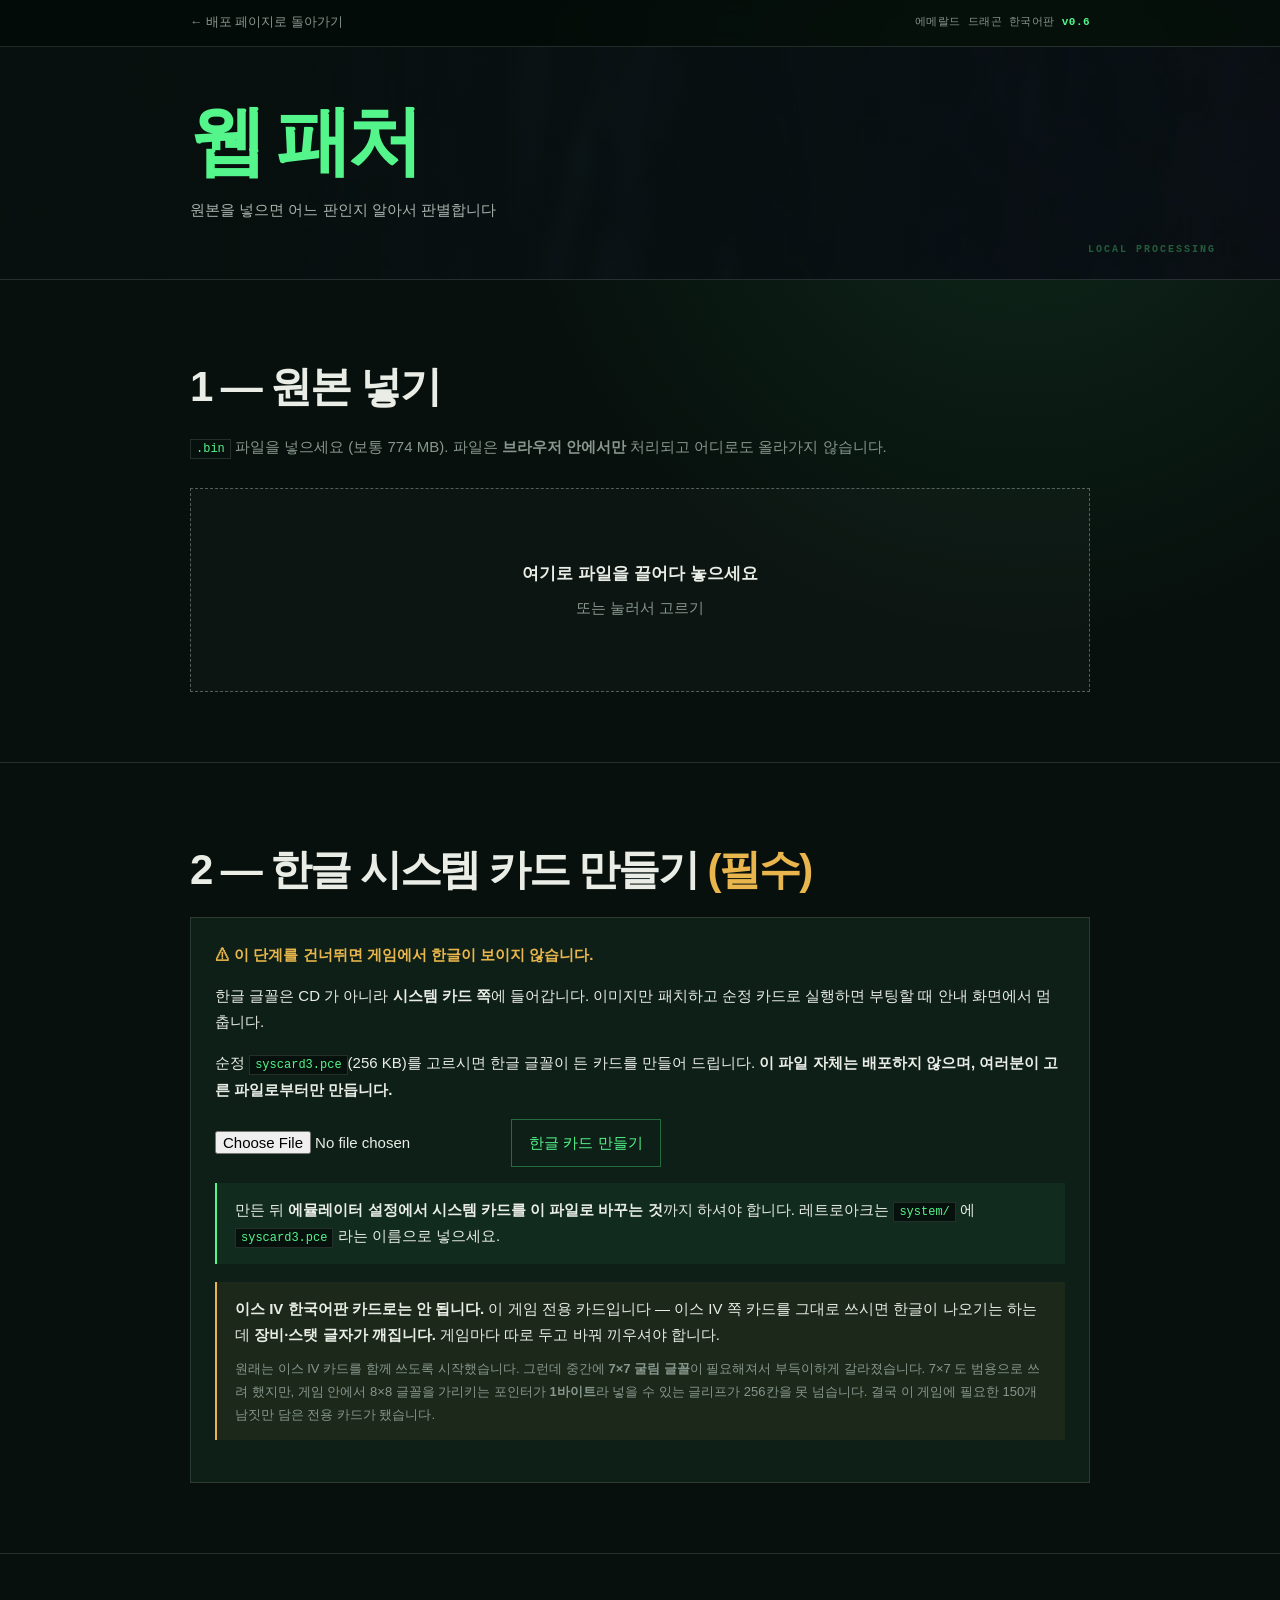
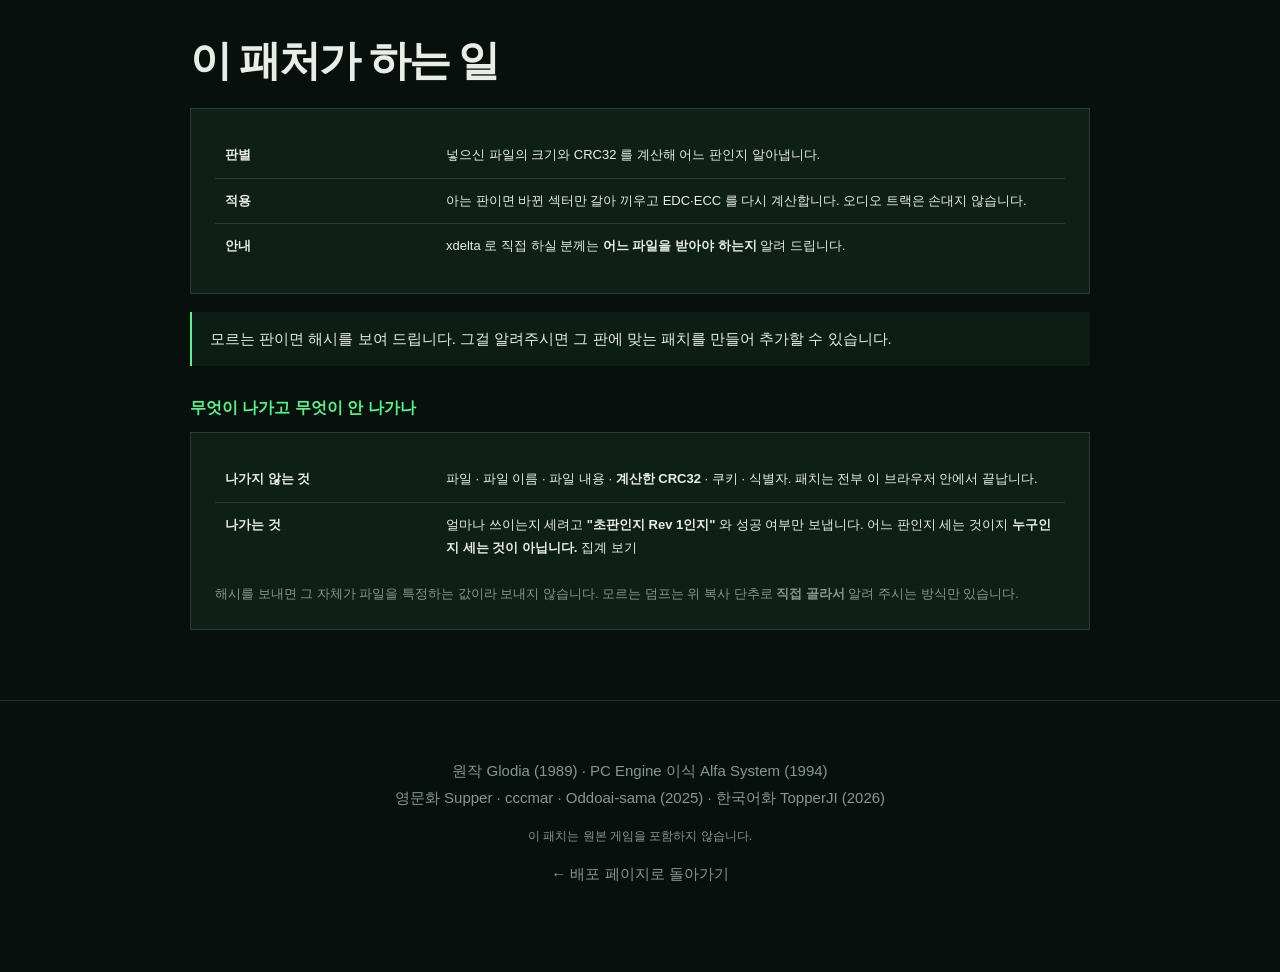
==== patcher.html @ b27f8fa1 "시스템 카드 안내를 바로잡음 — 이스 IV 카드와 호환되지 않는다 페이지에 "이 카드 하나로 두 게임이 다 됩니다 / 두 글꼴이 겹치는 자리가 없습니다" 라고 적혀 있었다. 사실이" ====
<!DOCTYPE html>
<html lang="ko">
<head>
<meta charset="utf-8">
<meta name="viewport" content="width=device-width, initial-scale=1">
<title>웹 패처 — 에메랄드 드래곤 한국어판</title>
<link rel="stylesheet" href="style.css">
</head>
<body class="patcher-page">

<!-- 단독 페이지다. 배포 페이지의 탭·네비를 들고 오지 않는다 —
     여기 온 사람은 파일을 패치하러 온 것이고, 그 일만 방해 없이 끝나야 한다. -->
<header class="topbar">
  <div class="wrap">
    <a href="index.html#patch">← 배포 페이지로 돌아가기</a>
    <span class="catalog">에메랄드 드래곤 한국어판 <b>v0.6</b></span>
  </div>
</header>

<header>
  <div class="wrap">
    <h1><span class="em">웹 패처</span></h1>
    <p class="sub">원본을 넣으면 어느 판인지 알아서 판별합니다</p>
  </div>
</header>

<section id="identify">
  <div class="wrap">
    <h2>1 — 원본 넣기</h2>
    <p class="lead">
      <code>.bin</code> 파일을 넣으세요 (보통 774 MB). 파일은 <b>브라우저 안에서만</b>
      처리되고 어디로도 올라가지 않습니다.
    </p>

    <div class="drop" id="drop">
      <div class="big">여기로 파일을 끌어다 놓으세요</div>
      <div>또는 눌러서 고르기</div>
      <input type="file" id="file" accept=".bin,.img,.iso" class="hide">
    </div>

    <div id="progress" class="hide" style="margin-top:18px">
      <div class="bar"><i id="bar"></i></div>
      <div class="step" id="step">읽는 중…</div>
    </div>

    <div id="result" class="hide" style="margin-top:18px"></div>
  </div>
</section>

<section id="syscard">
  <div class="wrap">
    <h2>2 — 한글 시스템 카드 만들기 <span style="color:var(--warn)">(필수)</span></h2>
    <div class="panel">
      <p style="color:var(--warn); font-weight:600; margin:0 0 10px">
        ⚠ 이 단계를 건너뛰면 게임에서 한글이 보이지 않습니다.</p>
      <p>한글 글꼴은 CD 가 아니라 <b>시스템 카드 쪽</b>에 들어갑니다.
        이미지만 패치하고 순정 카드로 실행하면 부팅할 때 안내 화면에서 멈춥니다.</p>
      <p style="margin-top:10px">순정 <code>syscard3.pce</code>(256 KB)를 고르시면
        한글 글꼴이 든 카드를 만들어 드립니다.
        <b>이 파일 자체는 배포하지 않으며, 여러분이 고른 파일로부터만 만듭니다.</b></p>

      <div style="margin-top:16px">
        <input type="file" id="syscard-input" accept=".pce">
        <button class="btn" id="btn-syscard" disabled style="margin-left:8px">한글 카드 만들기</button>
      </div>
      <div id="syscard-log" class="step" style="margin-top:12px; white-space:pre-wrap" hidden></div>
      <div id="syscard-result" class="hide" style="margin-top:14px"></div>

      <div class="note" style="margin-top:16px">
        만든 뒤 <b>에뮬레이터 설정에서 시스템 카드를 이 파일로 바꾸는 것</b>까지 하셔야 합니다.
        레트로아크는 <code>system/</code> 에 <code>syscard3.pce</code> 라는 이름으로 넣으세요.
      </div>
      <div class="note warn" style="margin-top:12px">
        <b>이스 IV 한국어판 카드로는 안 됩니다.</b> 이 게임 전용 카드입니다 —
        이스 IV 쪽 카드를 그대로 쓰시면 한글이 나오기는 하는데 <b>장비·스탯 글자가 깨집니다.</b>
        게임마다 따로 두고 바꿔 끼우셔야 합니다.
        <p style="margin:10px 0 0; font-size:13px; color:var(--dim)">
          원래는 이스 IV 카드를 함께 쓰도록 시작했습니다. 그런데 중간에 <b>7×7 굴림 글꼴</b>이
          필요해져서 부득이하게 갈라졌습니다. 7×7 도 범용으로 쓰려 했지만, 게임 안에서 8×8 글꼴을
          가리키는 포인터가 <b>1바이트</b>라 넣을 수 있는 글리프가 256칸을 못 넘습니다.
          결국 이 게임에 필요한 150개 남짓만 담은 전용 카드가 됐습니다.
        </p>
      </div>
    </div>
  </div>
</section>

<section>
  <div class="wrap">
    <h2>이 패처가 하는 일</h2>
    <div class="panel">
      <table>
        <tr><td style="width:26%"><b>판별</b></td>
            <td>넣으신 파일의 크기와 CRC32 를 계산해 어느 판인지 알아냅니다.</td></tr>
        <tr><td><b>적용</b></td>
            <td>아는 판이면 바뀐 섹터만 갈아 끼우고 EDC·ECC 를 다시 계산합니다.
                오디오 트랙은 손대지 않습니다.</td></tr>
        <tr><td><b>안내</b></td>
            <td>xdelta 로 직접 하실 분께는 <b>어느 파일을 받아야 하는지</b> 알려 드립니다.</td></tr>
      </table>
    </div>
    <div class="note">
      모르는 판이면 해시를 보여 드립니다. 그걸 알려주시면
      그 판에 맞는 패치를 만들어 추가할 수 있습니다.
    </div>

    <h3>무엇이 나가고 무엇이 안 나가나</h3>
    <div class="panel">
      <table>
        <tr><td style="width:26%"><b>나가지 않는 것</b></td>
            <td>파일 · 파일 이름 · 파일 내용 · <b>계산한 CRC32</b> · 쿠키 · 식별자.
                패치는 전부 이 브라우저 안에서 끝납니다.</td></tr>
        <tr><td><b>나가는 것</b></td>
            <td>얼마나 쓰이는지 세려고 <b>"초판인지 Rev 1인지"</b> 와 성공 여부만 보냅니다.
                어느 판인지 세는 것이지 <b>누구인지 세는 것이 아닙니다.</b>
                <a href="index.html#stats">집계 보기</a></td></tr>
      </table>
      <p style="margin:12px 0 0; font-size:13px; color:var(--dim)">
        해시를 보내면 그 자체가 파일을 특정하는 값이라 보내지 않습니다.
        모르는 덤프는 위 복사 단추로 <b>직접 골라서</b> 알려 주시는 방식만 있습니다.
      </p>
    </div>
  </div>
</section>

<footer>
  <div class="wrap">
    <p>원작 Glodia (1989) · PC Engine 이식 Alfa System (1994)<br>영문화 Supper · cccmar · Oddoai-sama (2025) · 한국어화 TopperJI (2026)</p>
    <p style="margin-top:14px; font-size:12px">
      이 패치는 원본 게임을 포함하지 않습니다.
    </p>
    <p style="margin-top:14px"><a href="index.html#patch">← 배포 페이지로 돌아가기</a></p>
  </div>
</footer>

<script>
'use strict';

// ───────────────────────────────────────────────────────────
//  CD-ROM Mode 1 섹터 구조 (ECMA-130)
//    sync(12) + header(4) + user(2048) + EDC(4) + 여백(8) + ECC(276)
// ───────────────────────────────────────────────────────────
const RAW = 2352, USER = 2048, EDC_OFS = 2064, ECC_OFS = 2076;

// ── CRC32 (판별용) ─────────────────────────────────────────
const CRC_TAB = (() => {
  const t = new Uint32Array(256);
  for (let i = 0; i < 256; i++) {
    let c = i;
    for (let j = 0; j < 8; j++) c = (c & 1) ? (0xEDB88320 ^ (c >>> 1)) : (c >>> 1);
    t[i] = c >>> 0;
  }
  return t;
})();
function crc32(buf, crc) {
  crc = ((crc === undefined ? 0 : crc) ^ 0xFFFFFFFF) >>> 0;
  for (let i = 0; i < buf.length; i++)
    crc = (CRC_TAB[(crc ^ buf[i]) & 0xFF] ^ (crc >>> 8)) >>> 0;
  return (crc ^ 0xFFFFFFFF) >>> 0;
}

// ── EDC — 다항식 0x8001801B, 하위비트 우선 ──────────────────
const EDC_TAB = (() => {
  const t = new Uint32Array(256);
  for (let i = 0; i < 256; i++) {
    let e = i;
    for (let j = 0; j < 8; j++) e = ((e >>> 1) ^ ((e & 1) ? 0xD8018001 : 0)) >>> 0;
    t[i] = e;
  }
  return t;
})();
function edc(buf, len) {
  let v = 0;
  for (let i = 0; i < len; i++) v = (EDC_TAB[(v ^ buf[i]) & 0xFF] ^ (v >>> 8)) >>> 0;
  return v >>> 0;
}

// ── ECC — GF(2^8), 생성다항식 x^8+x^4+x^3+x^2+1 ────────────
//   f = x2, b 는 그 역방향. `b[i ^ f[i]] = i`
const ECC_F = new Uint8Array(256), ECC_B = new Uint8Array(256);
for (let i = 0; i < 256; i++) {
  const j = ((i << 1) ^ ((i & 0x80) ? 0x11D : 0)) & 0xFF;
  ECC_F[i] = j;
  ECC_B[i ^ j] = i;
}
function eccBlock(src, majorCount, minorCount, majorMult, minorInc, dest, base) {
  const size = majorCount * minorCount;
  for (let major = 0; major < majorCount; major++) {
    let idx = (major >> 1) * majorMult + (major & 1);
    let a = 0, b = 0;
    for (let minor = 0; minor < minorCount; minor++) {
      const t = src[idx];
      idx += minorInc;
      if (idx >= size) idx -= size;
      a ^= t; b ^= t;
      a = ECC_F[a];
    }
    a = ECC_B[ECC_F[a] ^ b];
    dest[base + major] = a;
    dest[base + major + majorCount] = a ^ b;
  }
}
// ⚠ Mode 1 은 header(4B)를 **포함해** 계산한다. 0 으로 보는 것은 Mode 2 Form 1 규칙.
// ⚠ Q 는 P 를 포함해 계산하므로 P 를 먼저 섹터에 써넣어야 한다.
function fixSector(sec) {
  const e = edc(sec, EDC_OFS);
  sec[EDC_OFS]     =  e         & 0xFF;
  sec[EDC_OFS + 1] = (e >>>  8) & 0xFF;
  sec[EDC_OFS + 2] = (e >>> 16) & 0xFF;
  sec[EDC_OFS + 3] = (e >>> 24) & 0xFF;
  for (let i = 2068; i < 2076; i++) sec[i] = 0;
  const out = new Uint8Array(276);
  eccBlock(sec.subarray(12), 86, 24, 2, 86, out, 0);
  sec.set(out.subarray(0, 172), ECC_OFS);
  eccBlock(sec.subarray(12), 52, 43, 86, 88, out, 172);
  sec.set(out, ECC_OFS);
}

// ───────────────────────────────────────────────────────────
const $ = s => document.querySelector(s);
const fmt = n => n.toLocaleString('ko-KR');
const mb  = n => (n / 1048576).toFixed(1) + ' MB';

let MANIFEST = null;
let picked = null;

fetch('patch/manifest.json')
  .then(r => r.json())
  .then(m => { MANIFEST = m; })
  .catch(() => {
    show(`<div class="note bad"><b>매니페스트를 못 읽었습니다.</b>
      <code>patch/manifest.json</code> 이 같은 폴더에 있어야 합니다.</div>`);
  });

/* ── 익명 집계 ──────────────────────────────────────────────
   links.json 의 stats_api 가 비어 있으면 **아무 요청도 나가지 않는다.**

   ⚠ 보내는 것은 판별 결과(rev0/rev1/unknown)와 성공 여부뿐이다.
     CRC32 는 보내지 않는다 — 그건 파일 해시고, 이 페이지가 "파일이 서버로
     가지 않는다" 고 말할 수 있는 근거를 스스로 깎는 짓이다. 모르는 덤프를
     알려 주시는 경로는 아래 unknown() 의 복사 단추다(사람이 직접 고른다). */
let BEACON = null;
fetch('links.json', {cache: 'no-cache'})
  .then(r => r.ok ? r.json() : null)
  .then(cfg => {
    if (!cfg || !cfg.stats_api) return;
    const API = cfg.stats_api, VER = cfg.version || 'v0.6';
    BEACON = (params) => {
      try {
        navigator.sendBeacon(API, new Blob(
          [new URLSearchParams(Object.assign({ver: VER}, params)).toString()],
          {type: 'application/x-www-form-urlencoded'}));
      } catch (e) { /* 집계 실패가 패치를 방해해서는 안 된다 */ }
    };
  })
  .catch(() => { /* 없으면 집계 없이 그냥 돈다 */ });

function show(html) { const r = $('#result'); r.innerHTML = html; r.classList.remove('hide'); }
function prog(pct, msg) {
  $('#progress').classList.remove('hide');
  $('#bar').style.width = pct + '%';
  $('#step').textContent = msg;
}

// ── 파일 고르기 ────────────────────────────────────────────
const drop = $('#drop'), fileInput = $('#file');
drop.onclick = () => fileInput.click();
drop.ondragover = e => { e.preventDefault(); drop.classList.add('over'); };
drop.ondragleave = () => drop.classList.remove('over');
drop.ondrop = e => {
  e.preventDefault(); drop.classList.remove('over');
  if (e.dataTransfer.files[0]) handle(e.dataTransfer.files[0]);
};
fileInput.onchange = e => { if (e.target.files[0]) handle(e.target.files[0]); };

// ── 1단계: 판별 ────────────────────────────────────────────
async function handle(file) {
  picked = file;
  $('#result').classList.add('hide');
  if (!MANIFEST) { show('<div class="note bad">매니페스트를 아직 못 읽었습니다.</div>'); return; }

  const g = MANIFEST.geometry;
  // 데이터 트랙 raw 구간. 전체 파일 해시는 오디오가 조금만 달라도 바뀌어서
  // 판별에 못 쓴다 — 립 방식만 다른 덤프를 가려내려고 이 구간을 따로 센다.
  const T0 = g.data_track_lba * RAW;
  const T1 = (g.data_track_lba + g.data_track_sectors) * RAW;

  const CH = 1 << 22;
  let crc = 0, tcrc = 0, done = 0;
  for (let off = 0; off < file.size; off += CH) {
    const end = Math.min(off + CH, file.size);
    const buf = new Uint8Array(await file.slice(off, end).arrayBuffer());
    crc = crc32(buf, crc);
    // 이 청크가 데이터 트랙과 겹치는 부분만 따로 누적한다 (추가 읽기 없음)
    const a = Math.max(off, T0), b = Math.min(end, T1);
    if (a < b) tcrc = crc32(buf.subarray(a - off, b - off), tcrc);
    done += buf.length;
    prog(done / file.size * 100, `살펴보는 중… ${mb(done)} / ${mb(file.size)}`);
  }
  const hex = crc.toString(16).padStart(8, '0');
  const thex = file.size >= T1 ? tcrc.toString(16).padStart(8, '0') : null;
  prog(100, '판별 완료');

  // 1) 전체가 일치 — 제작 때 확인한 판이다
  const hit = MANIFEST.sources.find(s =>
    s.input.crc32 === hex && s.input.size === file.size);
  if (hit) {
    if (BEACON) BEACON({type: 'detect', mode: hit.id});
    known(file, hit);
    return;
  }

  // 2) 데이터 트랙만 들어 있는 파일 (.iso, 또는 트랙별로 나뉜 덤프의 Track 02).
  //    이 게임은 31 트랙 중 30 개가 오디오라 이런 파일에는 음악이 통째로 없다.
  //    크기가 정확히 떨어지므로 다른 파일과 헷갈릴 일이 없고, 그때는 파일 전체
  //    CRC32 가 곧 트랙 해시라 추가로 읽을 것도 없다.
  const RAW_ONLY = g.data_track_sectors * RAW;          // 트랙만 raw(2352)
  const COOKED_ONLY = g.data_track_sectors * USER;      // 트랙만 cooked(2048) = 흔한 .iso
  if (file.size === RAW_ONLY || file.size === COOKED_ONLY) {
    const isCooked = file.size === COOKED_ONLY;
    const who = MANIFEST.sources.find(s =>
      hex === (isCooked ? s.input.track_cooked_crc32 : s.input.track_crc32));
    if (BEACON) BEACON({type: 'detect', mode: 'dataonly'});
    dataOnly(file, who, isCooked, hex);
    return;
  }

  // 3) 전체는 다른데 데이터 트랙이 같다 — 립이 다를 뿐 게임 데이터는 같은 판.
  //    패치는 듣지만 이 판으로 실제 확인한 적은 없으므로 그렇다고 밝히고 물어본다.
  const near = thex && MANIFEST.sources.find(s => s.input.track_crc32 === thex);
  if (near) {
    if (BEACON) BEACON({type: 'detect', mode: 'near'});
    nearMatch(file, near, hex, thex);
    return;
  }

  // 4) 아무것도 안 맞는다
  if (BEACON) BEACON({type: 'detect', mode: 'unknown'});
  unknown(file, hex, thex);
}

/* 데이터 트랙만 담긴 파일.
   패치는 기술적으로 넣을 수 있지만 넣어 드리지 않는다 — 음악이 통째로 없는
   결과물을 만들어 주는 셈이고, 빠진 오디오를 우리가 채우면 그건 원본 재배포다.
   대신 **무엇이 빠졌고 어떻게 만들면 되는지**를 정확히 알려 준다.
   지금까지 이런 파일은 전부 "모르는 판" 으로 떨어져서, 받은 사람은 자기 파일이
   왜 안 되는지 알 길이 없었다. */
function dataOnly(file, who, isCooked, hex) {
  const g = MANIFEST.geometry;
  const full = MANIFEST.sources[0] ? MANIFEST.sources[0].input.size : 0;
  const audio = full - g.data_track_sectors * RAW;
  show(`
    <div class="panel">
      <h3 style="margin-top:0; color:var(--warn)">음악이 빠진 파일입니다</h3>
      <p>넣으신 파일에는 <b>게임 데이터 트랙만</b> 들어 있습니다
        ${isCooked ? '(<code>.iso</code> 처럼 섹터당 2048 바이트만 뽑은 형식)'
                   : '(트랙별로 나뉜 덤프의 데이터 트랙 하나)'}.
        ${who ? `내용은 <b>${who.label}</b> 이 맞습니다.` : ''}</p>

      <p>이 디스크는 <b>트랙 31 개 중 30 개가 오디오</b>입니다. 배경음악이 전부
        CD 오디오로 들어 있어서, 데이터만으로는 게임에 소리가 하나도 나오지 않습니다.
        게다가 <b>트랙 1 이 오디오</b>라 데이터가 디스크 선두가 아닙니다 —
        떼어 내면 트랙 위치까지 어긋납니다.</p>

      <dl class="kv">
        <dt>넣으신 파일</dt><dd>${fmt(file.size)} B</dd>
        <dt>원본 디스크</dt><dd>${fmt(full)} B <span style="color:var(--dim)">— 이 중 오디오가 ${fmt(audio)} B (85%)</span></dd>
        <dt>CRC32</dt><dd class="mono">${hex}${who ? ` <span style="color:var(--em)">= ${who.label} 데이터 트랙</span>` : ''}</dd>
      </dl>

      <div class="note warn" style="margin-top:16px">
        <b>오디오까지 든 이미지가 필요합니다.</b>
        트랙이 전부 하나로 합쳐진 <code>.bin</code> 또는 <code>.img</code> 를 넣어 주세요
        (<code>.cue</code> 나 <code>.ccd</code> 가 옆에 딸린 그것입니다).
        여기에 넣는 건 <b>본체 파일 하나</b>면 됩니다.
      </div>

      <h3>어떻게 만드나</h3>
      <p style="margin:0 0 10px"><b>트랙별 파일을 이미 가지고 계시다면</b> — 다시 뜰 필요 없습니다.
        <code>Track 01.bin</code>, <code>Track 02.bin</code> … 처럼 나뉘어 있고
        <code>.cue</code> 가 함께 있다면, <b>binmerge</b> 같은 도구로 하나로 합치면 됩니다.
        합친 <code>.bin</code> 을 여기 넣으시면 됩니다.</p>

      <p style="margin:0 0 10px"><b>디스크에서 새로 뜨신다면</b> — 오디오 트랙까지 함께 읽는
        설정으로 떠야 합니다.</p>
      <table>
        <tr><th>환경</th><th>도구</th><th>나오는 것</th></tr>
        <tr><td>Windows</td><td>DiscImageCreator <span style="color:var(--dim)">(Redump 공식)</span></td><td class="mono">.bin + .cue</td></tr>
        <tr><td>Windows</td><td>ImgBurn <span style="color:var(--dim)">(무료)</span></td><td class="mono">.bin + .cue</td></tr>
        <tr><td>Windows</td><td>CloneCD</td><td class="mono">.img + .ccd</td></tr>
        <tr><td>macOS · Linux</td><td>cdrdao <span style="color:var(--dim)">(<code>read-cd --read-raw</code>)</span></td><td class="mono">.bin + .toc</td></tr>
      </table>
      <p style="font-size:13px; color:var(--dim); margin:10px 0 0">
        어느 쪽이든 파일 크기가 <b>${fmt(full)} B</b> 근처(700 MB 대)로 나옵니다.
        100 MB 대가 나왔다면 오디오가 빠진 것입니다.
      </p>

      <p style="margin:18px 0 0">
        <button class="btn primary" id="again">다른 파일 넣기</button>
      </p>
    </div>`);
  // 여기서는 reportNote() 를 쓰지 않는다 — 이건 모르는 판이 아니라 잘린 파일이라,
  // "다음 판올림에 추가하겠습니다" 가 지킬 수 없는 약속이 된다.
  $('#again').onclick = () => fileInput.click();
}

/* 데이터 트랙만 일치하는 경우.
   여기서 바로 패치하지 않고 한 번 묻는다 — 제작 때 확인하지 않은 판이라
   "된다" 고 말할 수 없다. 사용자가 알고 고르게 한다. */
function nearMatch(file, src, hex, thex) {
  show(`
    <div class="panel">
      <h3 style="margin-top:0; color:var(--warn)">아마 될 것 같습니다 — 다만 확인된 판은 아닙니다</h3>
      <p>넣으신 파일은 제작 때 확인한 판과 <b>크기나 전체 해시가 다릅니다.</b>
        그런데 <b>게임 데이터가 든 부분은 ${src.label} 과 똑같습니다.</b>
        립 방식이 달라 오디오 트랙 배치만 다른 경우로 보입니다.</p>
      <dl class="kv">
        <dt>파일</dt><dd>${file.name}</dd>
        <dt>크기</dt><dd>${fmt(file.size)} B <span style="color:var(--dim)">(확인된 판 ${fmt(src.input.size)} B)</span></dd>
        <dt>전체 CRC32</dt><dd class="mono">${hex} <span style="color:var(--dim)">≠ ${src.input.crc32}</span></dd>
        <dt>데이터 트랙</dt><dd class="mono" style="color:var(--em)">${thex} = 일치</dd>
      </dl>

      <div class="note warn" style="margin-top:16px">
        <b>이 판으로는 검증하지 않았습니다.</b>
        패치 자체는 적용되지만, 실제로 게임이 끝까지 정상 동작하는지는 확인된 바 없습니다.
      </div>

      <p style="margin:18px 0 0">
        <button class="btn primary" id="go">그래도 진행하기</button>
        <a class="btn" href="index.html#board" target="_blank" rel="noopener">먼저 알려주기</a>
      </p>

      <h3>이래도 안 될 수 있습니다</h3>
      <div class="panel" style="background:#0a1310">
        <table>
          <tr><td style="width:34%"><b>소리가 어긋난다</b></td>
              <td>오디오 트랙 수나 순서가 원본과 다르면 음악이 다른 곡으로 나오거나 끊길 수 있습니다.</td></tr>
          <tr><td><b>실행이 안 된다</b></td>
              <td>가지고 계신 <code>.cue</code> 의 트랙 배치가 이 이미지와 맞아야 합니다.
                  저희가 드리는 <code>.cue</code> 는 확인된 판 기준이라 맞지 않을 수 있습니다.</td></tr>
          <tr><td><b>중간에 멈춘다</b></td>
              <td>데이터 트랙은 같아도 트랙 시작 위치가 다르면 그럴 수 있습니다.</td></tr>
        </table>
        <p style="margin:12px 0 0; font-size:13px; color:var(--dim)">
          그럴 때는 <b>확인된 판</b>(초판 또는 Rev 1)을 구하시는 편이 확실합니다.
          위 정보를 알려 주시면 이 판도 목록에 추가하겠습니다.
        </p>
      </div>
    </div>`);
  $('#go').onclick = () => apply(file, src);
}

// ── 아는 판 ────────────────────────────────────────────────
function known(file, src) {
  show(`
    <div class="panel">
      <h3 style="margin-top:0">알아봤습니다 — ${src.label}</h3>
      <dl class="kv">
        <dt>파일</dt><dd>${file.name}</dd>
        <dt>크기</dt><dd>${fmt(file.size)} B</dd>
        <dt>CRC32</dt><dd class="mono">${src.input.crc32}</dd>
        <dt>바뀌는 섹터</dt><dd>${fmt(src.patch.sectors)} 개</dd>
      </dl>
      <p style="margin:18px 0 0">
        <button class="btn primary" id="go">패치 적용하기</button>
        <a class="btn" id="xd" href="index.html#patch">xdelta 로 직접 하기</a>
      </p>
      <p style="margin-top:12px; font-size:13px; color:var(--dim)">
        xdelta 를 쓰신다면 배포 페이지의 <b>${src.chain}</b> 항목,
        <code>${src.xdelta.file.split('/').pop()}</code> 입니다.
      </p>
    </div>`);
  $('#go').onclick = () => apply(file, src);

  /* xdelta 는 GitHub Releases 에 있다 — manifest 의 상대 경로로 두면 404 다.
     links.json 의 주소를 받아 '바로 받기' 로 바꾼다. 판별이 끝나 어느 파일인지
     이미 아는 상태이므로, 목록으로 보내 다시 고르게 하지 않는다.
     주소가 비어 있으면 배포 페이지의 xdelta 탭으로 보낸다 (지금 링크 그대로). */
  var xd = $('#xd');
  fetch('links.json', {cache: 'no-cache'})
    .then(r => r.ok ? r.json() : null)
    .then(cfg => {
      var e = cfg && cfg.downloads && cfg.downloads['xdelta-' + src.id];
      if (!e || !e.url) return;
      xd.href = e.url;
      xd.textContent = 'xdelta 받기 (' + (e.size || '') + ')';
      xd.setAttribute('rel', 'noopener noreferrer');
      xd.removeAttribute('target');
      if (BEACON) xd.addEventListener('click', function () {
        BEACON({type: 'download', mode: 'xdelta-' + src.id});
      });
    })
    .catch(() => { /* 못 받으면 배포 페이지 링크가 그대로 남는다 */ });
}


/* 모르는 판·실패를 알려 주실 때 쓰는 안내.
   ⚠ 게임 이미지(롬)는 받지 않는다. 774 MB 를 넘겨받는 순간
     "원본을 포함하지 않는다 / 파일이 서버로 가지 않는다" 가 거짓이 된다.
     새 판을 지원하는 데 필요한 것은 크기·CRC32 뿐이고, 그건 아래 정보에 다 있다. */
function reportNote(extra) {
  return `<div class="note" style="margin-top:16px">
      <b>알려 주시면 반영합니다.</b> 위 정보를 복사해
      <a href="index.html#board" target="_blank" rel="noopener">버그 신고</a> 에 남겨 주세요.
      확인해서 다음 판올림에 그 판을 추가하겠습니다.${extra || ''}
      <p style="margin:10px 0 0; font-size:13px; color:var(--dim)">
        <b>게임 이미지 파일은 보내지 마세요.</b> 받지 않습니다 —
        새 판을 지원하는 데 필요한 것은 위의 크기와 CRC32 뿐입니다.
      </p>
    </div>`;
}

// ── 모르는 판 ──────────────────────────────────────────────
function unknown(file, hex, thex) {
  const info = `파일명: ${file.name}\n크기: ${file.size}\nCRC32: ${hex}\n데이터트랙: ${thex || '(계산 못함 — 파일이 잘렸을 수 있음)'}`;
  show(`
    <div class="panel">
      <h3 style="margin-top:0; color:var(--warn)">모르는 판입니다</h3>
      <p>가지고 계신 이미지가 아직 목록에 없습니다. 아래 정보를 알려주시면
      그 판에 맞는 패치를 만들 수 있습니다.</p>
      <pre><code id="info">${info}</code></pre>
      <p><button class="btn" id="copy">정보 복사</button></p>
      <h3>아는 판 목록</h3>
      <table>
        <tr><th>판</th><th>CRC32</th><th class="num">크기</th></tr>
        ${MANIFEST.sources.map(s => `<tr>
          <td>${s.label}</td>
          <td class="mono">${s.input.crc32}</td>
          <td class="num">${fmt(s.input.size)}</td></tr>`).join('')}
      </table>
      <div class="note warn" style="margin-top:16px">
        <b>흔한 원인:</b> <code>.cue</code> 나 트랙별로 나뉜 파일을 넣으셨을 수 있습니다.
        트랙이 하나로 합쳐진 <code>.bin</code> 을 넣어 주세요.
      </div>
      ${reportNote()}
    </div>`);
  $('#copy').onclick = e => {
    navigator.clipboard.writeText(info);
    e.target.textContent = '복사했습니다';
  };
}

// ── 2단계: 적용 ────────────────────────────────────────────
async function apply(file, src) {
  try { await applyInner(file, src); }
  catch (e) {
    // 여기까지 왔다는 건 판별은 됐는데 적용 중에 깨진 것이다.
    // 진행 바만 멈춘 채 두면 사용자는 무엇이 잘못됐는지 알 수 없다.
    if (BEACON) BEACON({type: 'patch', mode: src.id, ok: '0'});
    show(`<div class="panel">
      <h3 style="margin-top:0; color:var(--bad)">패치를 마치지 못했습니다</h3>
      <p>적용 도중 멈췄습니다. 메모리가 모자라거나 파일을 읽는 중 끊겼을 때 이렇게 됩니다.</p>
      <pre><code id="info">판: ${src.label}
파일: ${file.name}
크기: ${file.size}
오류: ${(e && e.message) || e}</code></pre>
      <p><button class="btn" id="copy">정보 복사</button>
         <a class="btn" href="index.html#patch">xdelta 로 해보기</a></p>
      <div class="note warn" style="margin-top:14px">
        <b>먼저 해보실 것:</b> 다른 탭을 닫고 다시 시도해 보세요.
        774 MB 를 다루므로 메모리에 여유가 필요합니다.
        그래도 안 되면 <b>xdelta</b> 로 적용하시면 됩니다 — 같은 결과가 나옵니다.
      </div>
      ${reportNote()}
    </div>`);
    var b = $('#copy');
    if (b) b.onclick = ev => {
      navigator.clipboard.writeText($('#info').textContent);
      ev.target.textContent = '복사했습니다';
    };
  }
}

async function applyInner(file, src) {
  const g = MANIFEST.geometry;
  prog(0, '패치를 내려받는 중…');

  const res = await fetch(src.patch.file);
  if (!res.ok) throw new Error('패치 파일을 못 받았습니다 (' + res.status + ')');
  let raw;
  if (typeof DecompressionStream === 'function') {
    raw = new Uint8Array(await new Response(
      res.body.pipeThrough(new DecompressionStream('gzip'))).arrayBuffer());
  } else {
    show(`<div class="note bad"><b>이 브라우저는 gzip 해제를 지원하지 않습니다.</b>
      최신 Chrome·Edge·Safari 를 쓰시거나, xdelta 를 이용해 주세요.</div>`);
    return;
  }

  // [4B 섹터번호][2048B 데이터] 목록 -> Map
  const REC = 4 + USER;
  const patch = new Map();
  for (let p = 0; p + REC <= raw.length; p += REC) {
    const n = raw[p] | (raw[p+1] << 8) | (raw[p+2] << 16) | (raw[p+3] << 24);
    patch.set(n >>> 0, raw.subarray(p + 4, p + 4 + USER));
  }
  prog(5, `${fmt(patch.size)} 섹터를 갈아 끼웁니다…`);

  const dataStart = g.data_track_lba * RAW;
  const dataEnd   = (g.data_track_lba + g.data_track_sectors) * RAW;
  const parts = [];
  const CH = 1 << 22;

  // 데이터 트랙 앞 — 그대로
  parts.push(file.slice(0, dataStart));

  // 데이터 트랙 — 섹터 단위로 보며 바꿀 것만 바꾼다
  const PER = 512;                       // 512섹터(1.2MB)씩 처리
  for (let i = 0; i < g.data_track_sectors; i += PER) {
    const cnt = Math.min(PER, g.data_track_sectors - i);
    const from = dataStart + i * RAW;
    const chunk = new Uint8Array(await file.slice(from, from + cnt * RAW).arrayBuffer());
    let touched = false;
    for (let k = 0; k < cnt; k++) {
      const data = patch.get(i + k);
      if (!data) continue;
      const sec = chunk.subarray(k * RAW, (k + 1) * RAW);
      sec.set(data, 16);
      fixSector(sec);
      touched = true;
    }
    parts.push(touched ? new Blob([chunk]) : file.slice(from, from + cnt * RAW));
    prog(5 + (i / g.data_track_sectors) * 90,
         `섹터 ${fmt(i)} / ${fmt(g.data_track_sectors)}`);
    await new Promise(r => setTimeout(r, 0));   // 화면이 멈추지 않게
  }

  // 데이터 트랙 뒤 — 그대로 (오디오)
  if (dataEnd < file.size) parts.push(file.slice(dataEnd));

  prog(98, '파일을 만드는 중…');
  const out = new Blob(parts, { type: 'application/octet-stream' });
  const url = URL.createObjectURL(out);
  prog(100, '완료');
  if (BEACON) BEACON({type: 'patch', mode: src.id, ok: '1'});

  show(`
    <div class="panel">
      <h3 style="margin-top:0; color:var(--em)">패치를 마쳤습니다</h3>
      <dl class="kv">
        <dt>결과 크기</dt><dd>${fmt(out.size)} B</dd>
        <dt>바꾼 섹터</dt><dd>${fmt(patch.size)} 개</dd>
      </dl>
      <p style="margin:18px 0 0">
        <a class="btn primary" href="${url}" download="EmeraldDragon_KO.img">
          EmeraldDragon_KO.img 저장</a>
        <a class="btn" href="EmeraldDragon_KO.cue" download="EmeraldDragon_KO.cue">.cue 받기</a>
        <a class="btn" href="#syscard">한글 카드 만들기 ↓</a>
      </p>
      <div class="note warn" style="margin-top:18px">
        <b>아래 2단계에서 한글 카드를 만드세요.</b> 한글 글꼴이 카드 ROM 안에 있어서,
        순정 카드로 실행하면 부팅할 때 안내 화면에서 멈춥니다.
        <a href="index.html#patch">설치 방법</a>
      </div>
      <div class="note" style="margin-top:10px">
        <b>.cue 도 같이 받으세요.</b> 위 단추로 바로 받으시면 됩니다 — 고치실 것 없습니다.
        <b>두 파일을 같은 폴더에</b> 두고 에뮬레이터에서는 <code>.cue</code> 를 여세요.
        <code>.img</code> 를 직접 열면 트랙 배치를 몰라 소리가 안 납니다.
        <br><span style="color:var(--dim)">이미지 파일 이름을 바꾸시려면
        <code>.cue</code> 첫 줄의 이름도 같이 바꿔 주세요.</span>
      </div>
    </div>`);
}

/* ══════════════ 한글 시스템 카드 만들기 ══════════════
   카드는 '글리프를 렌더'하는 게 아니라 '레시피를 적용'해서 만든다.

   에메랄드 카드에도 순정 BIOS 에서 옮겨 심은 바이트가 6,589 B 들어 있다 [측정].
   그 바이트는 허드슨 것이라 배포하면 안 된다. 그래서 레시피는 두 종류만 담는다:
     COPY    — 사용자 '본인' 순정 카드에서 옮겨온다
     LITERAL — 우리가 만든 데이터만 (한글 글리프 등)
   card.recipe.gz 에는 순정 BIOS 바이트가 한 개도 없다
   (build/tools/make_card_recipe.py 가 16B 슬라이딩 윈도로 감사한다 — 유출 0 확인).

   이스 IV 패처의 디코더를 그대로 가져왔다. MAGIC 만 다르다. */
(() => {
  const RECIPE_MAGIC = "EDCARD01";
  const RECIPE_HEAD  = 84;              // 8 + 4 + 32 + 4 + 32 + 4

  const scIn  = $('#syscard-input');
  const scBtn = $('#btn-syscard');
  const scLogEl = $('#syscard-log');
  const scRes = $('#syscard-result');
  if (!scIn) return;

  const hex = (buf) => [...new Uint8Array(buf)].map(b => b.toString(16).padStart(2,'0')).join('');
  const scLog = (m) => { scLogEl.hidden = false; scLogEl.textContent += m + '\n'; };

  let recipePromise = null;
  function getRecipe() {
    if (!recipePromise) {
      recipePromise = fetch('assets/card.recipe.gz')
        .then(r => { if (!r.ok) throw new Error('레시피를 못 받았습니다'); return r.body; })
        .then(body => new Response(body.pipeThrough(new DecompressionStream('gzip'))).arrayBuffer())
        .then(b => new Uint8Array(b));
    }
    return recipePromise;
  }

  function header(recipe) {
    const dv = new DataView(recipe.buffer, recipe.byteOffset, recipe.byteLength);
    if (new TextDecoder().decode(recipe.subarray(0, 8)) !== RECIPE_MAGIC)
      throw new Error('카드 레시피 파일이 아닙니다');
    return { dv,
      srcLen: dv.getUint32(8, true),  srcSha: hex(recipe.subarray(12, 44)),
      dstLen: dv.getUint32(44, true), dstSha: hex(recipe.subarray(48, 80)),
      nOps:   dv.getUint32(80, true) };
  }

  async function buildCard(recipe, stock) {
    const { dv, srcLen, srcSha, dstLen, dstSha, nOps } = header(recipe);
    if (stock.length !== srcLen)
      throw new Error(`${fmt(stock.length)} 바이트입니다 — 순정 syscard3.pce 는 ${fmt(srcLen)} 바이트(256 KB)여야 합니다`);
    const gotSrc = hex(await crypto.subtle.digest('SHA-256', stock));
    if (gotSrc !== srcSha)
      throw new Error('순정 Super System Card 3.0 이 아닙니다. 다른 판이거나 이미 개조된 카드로 보입니다.\n'
        + `이 파일: ${gotSrc.slice(0,16)}…  /  필요한 파일: ${srcSha.slice(0,16)}…`);

    // COPY 를 먼저 전부 적용한 뒤 LITERAL 을 이어 붙인다 (생성기와 같은 순서)
    const card = stock.slice();
    let p = RECIPE_HEAD;
    const lits = [];
    for (let i = 0; i < nOps; i++) {
      const kind = recipe[p]; p += 1;
      const dst = dv.getUint32(p, true); p += 4;
      const ln  = dv.getUint32(p, true); p += 4;
      if (kind === 0) { const src = dv.getUint32(p, true); p += 4; card.set(stock.subarray(src, src + ln), dst); }
      else { lits.push([dst, ln]); }
    }
    for (const [dst, ln] of lits) { card.set(recipe.subarray(p, p + ln), dst); p += ln; }

    if (card.length !== dstLen) throw new Error('결과 크기가 맞지 않습니다 (내부 오류)');
    const gotDst = hex(await crypto.subtle.digest('SHA-256', card));
    if (gotDst !== dstSha) throw new Error('만든 결과가 기대 해시와 다릅니다 — 이 카드는 쓰지 마세요 (내부 오류)');
    return { card, sha: gotDst };
  }

  // 고른 파일이 정말 순정인지는 '만들기 전에' 알려 준다. 256 KB 라 해시는 즉시 끝난다.
  // 검증했다는 사실이 화면에 보여야 한다 — 조용히 통과시키면 확인이 됐는지 알 길이 없다.
  let stockBuf = null;
  scIn.addEventListener('change', async () => {
    scBtn.disabled = true; scLogEl.textContent = ''; scLogEl.hidden = true;
    scRes.classList.add('hide');
    const f = scIn.files[0];
    if (!f) return;
    try {
      const buf = new Uint8Array(await f.arrayBuffer());
      const rec = await getRecipe();
      const h = header(rec);
      scLog(`크기   ${fmt(buf.length)} B`);
      if (buf.length !== h.srcLen) throw new Error(`순정 카드는 ${fmt(h.srcLen)} 바이트여야 합니다`);
      const got = hex(await crypto.subtle.digest('SHA-256', buf));
      scLog(`sha256 ${got.slice(0,32)}…`);
      if (got !== h.srcSha) throw new Error('순정 Super System Card 3.0 이 아닙니다');
      scLog('✅ 순정 카드가 맞습니다. 아래 단추를 누르세요.');
      stockBuf = buf; scBtn.disabled = false;
    } catch (e) { scLog('❌ ' + e.message); stockBuf = null; }
  });

  scBtn.addEventListener('click', async () => {
    scBtn.disabled = true;
    try {
      scLog('만드는 중…');
      const { card, sha } = await buildCard(await getRecipe(), stockBuf);
      const url = URL.createObjectURL(new Blob([card], {type:'application/octet-stream'}));
      scRes.innerHTML = `<div class="note"><b>카드를 만들었습니다.</b>
        <div class="kv" style="margin-top:10px">
          <dt>크기</dt><dd>${fmt(card.length)} B</dd>
          <dt>sha256</dt><dd class="mono">${sha}</dd>
        </div>
        <p style="margin:14px 0 0">
          <a class="btn primary" href="${url}" download="syscard3_KO.pce">syscard3_KO.pce 저장</a>
        </p></div>`;
      scRes.classList.remove('hide');
      scLog('✅ 완료 — 해시까지 확인했습니다.');
      if (BEACON) BEACON({type:'download', mode:'syscard'});
    } catch (e) { scLog('❌ ' + e.message); scBtn.disabled = false; }
  });
})();
</script>
</body>
</html>
---- style.css ----
:root {
  --ink: #050b09;
  --ink-soft: #09140f;
  --panel: #0c1a14;
  --panel-light: #12241b;
  --emerald: #54f58b;
  --emerald-deep: #18b965;
  --gold: #d8af58;
  --cream: #f1ecdc;
  --muted: #9daaa2;
  --line: rgba(221, 234, 223, 0.14);
  --scroll-y: 0px;
  /* 배경 씬 위에 덮는 장막. 진하게 하면 씬이 덜 보인다 */
  --veil: rgba(5, 11, 9, 0.79);
}

* {
  box-sizing: border-box;
}

html {
  scroll-behavior: smooth;
  background: var(--ink);
}

body {
  margin: 0;
  /* 불투명 바닥색을 여기서 뺐다 — html 이 갖고 있고, 그래야 body::before 의
     배경 씬이 비친다. 되돌리려면 아래 radial-gradient 뒤에 var(--ink) 를 넣으면 된다. */
  background:
    radial-gradient(circle at 85% 8%, rgba(25, 132, 78, 0.13), transparent 34rem);
  color: var(--cream);
  font-family: "Pretendard", "SUIT", "Apple SD Gothic Neo", "Noto Sans KR",
    sans-serif;
  text-rendering: optimizeLegibility;
}

button,
input {
  font: inherit;
}

button,
a {
  -webkit-tap-highlight-color: transparent;
}

a {
  color: inherit;
  text-decoration: none;
}

img {
  display: block;
  max-width: 100%;
}

::selection {
  background: var(--emerald);
  color: var(--ink);
}

.scanlines {
  position: fixed;
  inset: 0;
  z-index: 100;
  pointer-events: none;
  opacity: 0.16;
  background: repeating-linear-gradient(
    180deg,
    rgba(255, 255, 255, 0.035) 0,
    rgba(255, 255, 255, 0.035) 1px,
    transparent 1px,
    transparent 4px
  );
  mix-blend-mode: soft-light;
}

.site-header {
  position: fixed;
  z-index: 50;
  top: 0;
  left: 0;
  right: 0;
  min-height: 78px;
  padding: 0 4vw;
  display: flex;
  align-items: center;
  gap: clamp(20px, 4vw, 64px);
  border-bottom: 1px solid rgba(255, 255, 255, 0.08);
  background: rgba(4, 10, 8, 0.76);
  backdrop-filter: blur(18px);
}

.brand {
  display: flex;
  align-items: center;
  gap: 12px;
  min-width: max-content;
}

.brand-mark {
  width: 38px;
  height: 38px;
  display: grid;
  place-items: center;
  color: var(--ink);
  background: var(--emerald);
  font-weight: 950;
  font-size: 13px;
  letter-spacing: -0.08em;
  clip-path: polygon(50% 0, 100% 24%, 88% 82%, 50% 100%, 12% 82%, 0 24%);
}

.brand b,
.brand small {
  display: block;
  line-height: 1.1;
  letter-spacing: 0.09em;
}

.brand b {
  font-size: 12px;
}

.brand small {
  margin-top: 5px;
  color: var(--muted);
  font-size: 9px;
}

.main-nav {
  display: flex;
  align-items: center;
  gap: 28px;
  margin-right: auto;
}

.main-nav a {
  position: relative;
  color: #c7d1ca;
  font-size: 13px;
  font-weight: 700;
}

.main-nav a::after {
  position: absolute;
  content: "";
  left: 0;
  bottom: -8px;
  width: 100%;
  height: 1px;
  background: var(--emerald);
  transform: scaleX(0);
  transform-origin: left;
  transition: transform 180ms ease;
}

.main-nav a:hover::after,
.main-nav a:focus-visible::after {
  transform: scaleX(1);
}


.hero {
  position: relative;
  /* 100svh 이면 첫 화면이 히어로로 꽉 차서 탭이 스크롤해야 보인다.
     탭은 이 사이트의 주 이동수단이라 처음부터 눈에 걸려야 한다. */
  min-height: min(78svh, 720px);
  overflow: hidden;
  padding: 108px 6vw 40px;
  display: grid;
  align-items: center;
  isolation: isolate;
  border-bottom: 1px solid var(--line);
}

.hero-backdrop {
  position: absolute;
  z-index: -3;
  inset: -18% -8%;
  background-image:
    linear-gradient(90deg, rgba(5, 11, 9, 0.98) 0%, rgba(5, 11, 9, 0.8) 46%, rgba(5, 11, 9, 0.24) 100%),
    linear-gradient(0deg, var(--ink) 0%, transparent 42%),
    url("img/bg-crystal.jpg");
  background-size: cover, cover, cover;
  background-position: center;
  filter: saturate(0.85) contrast(1.08);
  transform: translate3d(0, calc(var(--scroll-y) * 0.12), 0) scale(1.06);
  opacity: 0.62;
  will-change: transform;
}

.hero-noise {
  position: absolute;
  z-index: -2;
  inset: 0;
  background:
    radial-gradient(circle at 72% 42%, rgba(51, 250, 139, 0.12), transparent 25%),
    linear-gradient(115deg, transparent 55%, rgba(3, 9, 7, 0.86) 100%);
}

.hero-grid {
  width: min(1380px, 100%);
  margin: 0 auto;
  display: grid;
  grid-template-columns: minmax(0, 1.05fr) minmax(360px, 0.8fr);
  align-items: center;
  gap: clamp(48px, 7vw, 120px);
}

.eyebrow,
.section-index {
  color: var(--gold);
  font-family: ui-monospace, "SFMono-Regular", Menlo, monospace;
  font-size: 11px;
  font-weight: 700;
  letter-spacing: 0.18em;
}

.eyebrow {
  display: flex;
  align-items: center;
  gap: 12px;
}

.eyebrow i {
  width: 42px;
  height: 1px;
  background: var(--gold);
}

.status-line {
  width: max-content;
  margin: 34px 0 22px;
  padding: 8px 12px;
  display: flex;
  align-items: center;
  gap: 8px;
  border: 1px solid rgba(84, 245, 139, 0.28);
  border-radius: 999px;
  color: #c9fbd9;
  background: rgba(30, 144, 78, 0.12);
  font-size: 11px;
  font-weight: 800;
}

.status-dot {
  width: 6px;
  height: 6px;
  border-radius: 50%;
  background: var(--emerald);
  box-shadow: 0 0 14px var(--emerald);
  animation: pulse 2s ease-in-out infinite;
}

.hero h1 {
  max-width: 780px;
  margin: 0;
  font-size: clamp(28px, 3.6vw, 56px);
  line-height: 0.96;
  letter-spacing: -0.085em;
  font-weight: 950;
  text-wrap: balance;
}

.hero h1 span {
  display: block;
  color: var(--emerald);
}

.hero-description {
  max-width: 620px;
  margin: 30px 0 0;
  color: #becac2;
  font-size: clamp(16px, 1.35vw, 20px);
  line-height: 1.85;
  word-break: keep-all;
}

.hero-actions {
  margin-top: 36px;
  display: flex;
  flex-wrap: wrap;
  gap: 12px;
}

.button {
  min-height: 52px;
  padding: 0 22px;
  display: inline-flex;
  align-items: center;
  justify-content: center;
  gap: 18px;
  border: 1px solid transparent;
  border-radius: 3px;
  cursor: pointer;
  font-size: 13px;
  font-weight: 850;
  transition: transform 180ms ease, background 180ms ease, color 180ms ease;
}

.button:hover,
.button:focus-visible {
  transform: translateY(-2px);
}

.button-primary {
  color: var(--ink);
  background: var(--emerald);
}

.button-primary:hover,
.button-primary:focus-visible {
  background: #8bffad;
}

.button-ghost {
  border-color: rgba(255, 255, 255, 0.24);
  color: var(--cream);
  background: rgba(4, 10, 8, 0.35);
}

.button-ghost:hover,
.button-ghost:focus-visible {
  border-color: var(--emerald);
  color: var(--emerald);
}

.hero-facts {
  max-width: 680px;
  margin: 48px 0 0;
  padding-top: 20px;
  display: grid;
  grid-template-columns: repeat(3, 1fr);
  gap: 18px;
  border-top: 1px solid var(--line);
}

.hero-facts dt {
  color: #6f8177;
  font-family: ui-monospace, "SFMono-Regular", Menlo, monospace;
  font-size: 9px;
  letter-spacing: 0.15em;
}

.hero-facts dd {
  margin: 8px 0 0;
  color: #d5dfd8;
  font-size: 12px;
  font-weight: 800;
}

.hero-art {
  position: relative;
  display: grid;
  place-items: center;
}

.art-orbit {
  position: absolute;
  width: 115%;
  aspect-ratio: 1;
  border: 1px solid rgba(84, 245, 139, 0.18);
  border-radius: 50%;
}

.art-orbit::before,
.art-orbit::after {
  position: absolute;
  content: "";
  inset: 12%;
  border: 1px dashed rgba(216, 175, 88, 0.18);
  border-radius: inherit;
}

.art-orbit::after {
  inset: 34%;
  border-style: solid;
  background: rgba(84, 245, 139, 0.08);
  filter: blur(20px);
}

.crt-card {
  position: relative;
  z-index: 2;
  width: min(460px, 90%);
  margin: 0;
  padding: 12px;
  border: 1px solid rgba(255, 255, 255, 0.25);
  background: #07100d;
  box-shadow: 0 35px 90px rgba(0, 0, 0, 0.58);
  transform: rotate(2.5deg);
}

.crt-label,
.crt-card figcaption {
  display: flex;
  align-items: center;
  justify-content: space-between;
  gap: 12px;
  color: #809187;
  font-family: ui-monospace, "SFMono-Regular", Menlo, monospace;
  font-size: 8px;
  letter-spacing: 0.12em;
}

.crt-label {
  margin-bottom: 10px;
}

.crt-card figcaption {
  margin-top: 10px;
}

.crt-screen {
  position: relative;
  overflow: hidden;
  border: 8px solid #111c18;
  background: #00124d;
}

.crt-screen::after {
  position: absolute;
  content: "";
  inset: 0;
  pointer-events: none;
  box-shadow: inset 0 0 36px rgba(0, 0, 0, 0.72);
}

.crt-screen img {
  width: 100%;
  aspect-ratio: 1;
  image-rendering: pixelated;
}

.vertical-caption {
  position: absolute;
  right: -30px;
  margin: 0;
  color: rgba(255, 255, 255, 0.45);
  writing-mode: vertical-rl;
  font-size: 9px;
  letter-spacing: 0.23em;
}

.scroll-cue {
  position: absolute;
  left: 6vw;
  bottom: 28px;
  display: flex;
  align-items: center;
  gap: 14px;
  color: #829087;
  font-family: ui-monospace, "SFMono-Regular", Menlo, monospace;
  font-size: 8px;
  letter-spacing: 0.14em;
}

.scroll-cue i {
  width: 70px;
  height: 1px;
  background: linear-gradient(90deg, var(--emerald), transparent);
}

.signal-strip {
  min-height: 116px;
  padding: 0 6vw;
  display: grid;
  grid-template-columns: repeat(4, 1fr);
  align-items: stretch;
  border-bottom: 1px solid var(--line);
  background: #07100d;
}

.signal-strip div {
  padding: 30px clamp(18px, 2vw, 38px);
  display: flex;
  align-items: center;
  gap: 18px;
  border-right: 1px solid var(--line);
}

.signal-strip div:last-child {
  border: 0;
}

.signal-strip strong {
  color: var(--emerald);
  font-family: ui-monospace, "SFMono-Regular", Menlo, monospace;
  font-size: 11px;
}

.signal-strip span {
  color: #bfc9c2;
  font-size: 13px;
  font-weight: 750;
}

.section {
  width: min(1320px, calc(100% - 12vw));
  margin: 0 auto;
  padding: clamp(100px, 12vw, 190px) 0;
}

.section-heading {
  max-width: 830px;
}

.section-heading h2,
.making-sticky h2,
.patcher-copy h2,
.patch-library-teaser h2 {
  margin: 20px 0 0;
  font-size: clamp(21px, 2.5vw, 38px);
  line-height: 1.08;
  letter-spacing: -0.065em;
  text-wrap: balance;
}

.section-heading > p:last-child,
.making-sticky > p,
.patcher-copy > p {
  max-width: 650px;
  margin: 28px 0 0;
  color: var(--muted);
  font-size: 16px;
  line-height: 1.9;
  word-break: keep-all;
}

.archive-section {
  display: grid;
  grid-template-columns: minmax(280px, 0.7fr) minmax(500px, 1.3fr);
  gap: clamp(50px, 8vw, 130px);
  align-items: start;
}

.archive-grid {
  min-height: 720px;
  position: relative;
}

.archive-card {
  position: absolute;
  width: clamp(230px, 22vw, 330px);
  padding: 10px;
  border: 1px solid rgba(255, 255, 255, 0.2);
  background: #101b17;
  box-shadow: 0 30px 60px rgba(0, 0, 0, 0.44);
  transition: z-index 0s, transform 220ms ease, border-color 220ms ease;
}

.archive-card:hover,
.archive-card:focus-visible {
  z-index: 5;
  border-color: var(--emerald);
  transform: rotate(0deg) translateY(-8px) !important;
}

.archive-card img {
  width: 100%;
  aspect-ratio: 4 / 3;
  object-fit: cover;
  image-rendering: auto;
  filter: saturate(0.86) contrast(1.08);
}

.archive-card > div {
  padding: 13px 5px 4px;
}

.archive-card b,
.archive-card small {
  display: block;
}

.archive-card b {
  color: var(--gold);
  font-family: ui-monospace, "SFMono-Regular", Menlo, monospace;
  font-size: 10px;
  letter-spacing: 0.12em;
}

.archive-card small {
  margin-top: 6px;
  color: var(--muted);
  font-size: 11px;
}

.archive-number {
  position: absolute;
  top: 18px;
  right: 18px;
  width: 30px;
  height: 30px;
  display: grid;
  place-items: center;
  color: var(--ink);
  background: var(--emerald);
  font-family: ui-monospace, "SFMono-Regular", Menlo, monospace;
  font-size: 9px;
  font-weight: 900;
}

.archive-card-1 {
  top: 0;
  left: 4%;
  transform: rotate(-4deg);
}

.archive-card-2 {
  top: 210px;
  right: 0;
  transform: rotate(3.5deg);
}

.archive-card-3 {
  bottom: 0;
  left: 10%;
  transform: rotate(-1.5deg);
}

.archive-credit {
  grid-column: 2;
  margin: -40px 0 0;
  color: #76877d;
  font-size: 11px;
  line-height: 1.8;
}

.archive-credit a,
.legal a {
  color: #a9eabc;
  text-decoration: underline;
  text-underline-offset: 3px;
}

.making-section {
  display: grid;
  grid-template-columns: minmax(280px, 0.75fr) minmax(500px, 1.25fr);
  gap: clamp(60px, 10vw, 150px);
  border-top: 1px solid var(--line);
}

.making-sticky {
  align-self: start;
  position: sticky;
  top: 140px;
}

.text-link {
  display: inline-flex;
  align-items: center;
  gap: 16px;
  margin-top: 26px;
  padding: 0 0 7px;
  border: 0;
  border-bottom: 1px solid var(--emerald);
  color: var(--emerald);
  background: transparent;
  cursor: pointer;
  font-size: 12px;
  font-weight: 850;
}

.process-list {
  counter-reset: process;
}

.process-card {
  min-height: 270px;
  padding: 38px 0;
  display: grid;
  grid-template-columns: 70px 1fr;
  gap: 24px;
  align-items: start;
  border-top: 1px solid var(--line);
}

.process-card:last-child {
  border-bottom: 1px solid var(--line);
}

.process-card > span {
  color: var(--emerald);
  font-family: ui-monospace, "SFMono-Regular", Menlo, monospace;
  font-size: 12px;
}

.process-card div > p:first-child {
  margin: 0;
  color: var(--gold);
  font-family: ui-monospace, "SFMono-Regular", Menlo, monospace;
  font-size: 9px;
  letter-spacing: 0.16em;
}

.process-card h3 {
  margin: 13px 0 0;
  font-size: clamp(24px, 3vw, 40px);
  letter-spacing: -0.05em;
}

.process-card div > p:last-child {
  max-width: 580px;
  margin: 18px 0 0;
  color: var(--muted);
  line-height: 1.9;
  word-break: keep-all;
}

.film-section {
  width: 100%;
  max-width: none;
  padding-left: 6vw;
  padding-right: 6vw;
  background:
    linear-gradient(rgba(6, 19, 14, 0.92), rgba(6, 19, 14, 0.96)),
    url("img/archive-map.jpg") center / cover fixed;
  border-top: 1px solid var(--line);
  border-bottom: 1px solid var(--line);
}

.film-section .section-heading,
.film-frame {
  width: min(1320px, 100%);
  margin-left: auto;
  margin-right: auto;
}

.film-frame {
  margin-top: 60px;
  padding: 12px;
  border: 1px solid rgba(255, 255, 255, 0.2);
  background: #030807;
  box-shadow: 0 50px 100px rgba(0, 0, 0, 0.5);
}

.film-meta,
.film-caption {
  display: flex;
  align-items: center;
  justify-content: space-between;
  gap: 18px;
  color: #89978e;
  font-family: ui-monospace, "SFMono-Regular", Menlo, monospace;
  font-size: 9px;
  letter-spacing: 0.12em;
}

.film-meta {
  padding: 4px 8px 14px;
}

.film-meta span:first-child {
  color: #ff765f;
}

.video-wrap {
  position: relative;
  overflow: hidden;
  aspect-ratio: 16 / 9;
  background: #000;
}

.video-wrap iframe {
  position: absolute;
  inset: 0;
  width: 100%;
  height: 100%;
  border: 0;
}

.film-caption {
  padding: 18px 8px 8px;
}

.film-caption b,
.film-caption span {
  display: block;
}

.film-caption b {
  color: var(--cream);
  font-family: inherit;
  font-size: 13px;
  letter-spacing: 0;
}

.film-caption span {
  margin-top: 5px;
  color: #718077;
  letter-spacing: 0;
}

.film-caption a {
  color: var(--emerald);
}

.journal-card {
  min-height: 620px;
  position: relative;
  overflow: hidden;
  padding: clamp(40px, 6vw, 90px);
  display: grid;
  grid-template-columns: 110px minmax(0, 1fr) 0.7fr;
  gap: clamp(30px, 5vw, 80px);
  align-items: center;
  border: 1px solid var(--line);
  background:
    linear-gradient(110deg, rgba(13, 31, 23, 0.98) 0%, rgba(13, 31, 23, 0.85) 56%, rgba(13, 31, 23, 0.15) 100%),
    url("img/archive-front.jpg") right center / auto 130% no-repeat,
    var(--panel);
}

.journal-date {
  align-self: start;
  writing-mode: vertical-rl;
  font-family: ui-monospace, "SFMono-Regular", Menlo, monospace;
}

.journal-date span {
  color: #75847b;
  font-size: 10px;
  letter-spacing: 0.2em;
}

.journal-date b {
  margin-top: 12px;
  color: var(--gold);
  font-size: 28px;
  letter-spacing: 0.05em;
}

.journal-copy {
  position: relative;
  z-index: 2;
  max-width: 720px;
}

.journal-copy blockquote {
  margin: 24px 0;
  font-size: clamp(21px, 2.6vw, 38px);
  font-weight: 900;
  line-height: 1.12;
  letter-spacing: -0.065em;
}

.journal-copy > p:not(.section-index) {
  max-width: 600px;
  margin: 0 0 32px;
  color: #b6c1ba;
  line-height: 1.9;
  word-break: keep-all;
}

.journal-glyph {
  color: rgba(84, 245, 139, 0.14);
  font-family: serif;
  font-size: clamp(180px, 28vw, 430px);
  line-height: 0.8;
  text-align: center;
  filter: blur(0.2px);
}

.patcher-section {
  display: grid;
  grid-template-columns: 0.8fr 1.2fr;
  gap: clamp(60px, 10vw, 150px);
  align-items: center;
}

.safety-note {
  margin-top: 34px;
  padding: 18px;
  display: flex;
  gap: 14px;
  border-left: 2px solid var(--emerald);
  background: rgba(84, 245, 139, 0.06);
}

.safety-note > span {
  color: var(--emerald);
}

.safety-note p,
.safety-note b {
  display: block;
  margin: 0;
}

.safety-note p {
  color: var(--muted);
  font-size: 12px;
  line-height: 1.6;
}

.safety-note b {
  color: #d7eee0;
  font-family: ui-monospace, "SFMono-Regular", Menlo, monospace;
  font-size: 9px;
  letter-spacing: 0.14em;
}

.patcher-card {
  padding: clamp(24px, 4vw, 54px);
  border: 1px solid rgba(84, 245, 139, 0.25);
  background:
    linear-gradient(150deg, rgba(84, 245, 139, 0.05), transparent 45%),
    var(--panel);
  box-shadow: 0 35px 80px rgba(0, 0, 0, 0.36);
}

.patcher-card-head {
  margin-bottom: 30px;
  display: flex;
  align-items: center;
  justify-content: space-between;
  gap: 20px;
  color: var(--gold);
  font-family: ui-monospace, "SFMono-Regular", Menlo, monospace;
  font-size: 9px;
  letter-spacing: 0.13em;
}

.dev-badge {
  padding: 7px 9px;
  color: #f7d893;
  border: 1px solid rgba(216, 175, 88, 0.28);
  background: rgba(216, 175, 88, 0.07);
}

.drop-zone {
  min-height: 230px;
  padding: 30px;
  display: flex;
  flex-direction: column;
  align-items: center;
  justify-content: center;
  gap: 10px;
  border: 1px dashed rgba(255, 255, 255, 0.28);
  background: rgba(255, 255, 255, 0.025);
  cursor: pointer;
  text-align: center;
  transition: border-color 180ms ease, background 180ms ease;
}

.drop-zone:hover,
.drop-zone:focus-within {
  border-color: var(--emerald);
  background: rgba(84, 245, 139, 0.045);
}

.drop-zone input {
  position: absolute;
  width: 1px;
  height: 1px;
  overflow: hidden;
  clip: rect(0, 0, 0, 0);
}

.drop-icon {
  width: 52px;
  height: 52px;
  display: grid;
  place-items: center;
  margin-bottom: 8px;
  border: 1px solid rgba(84, 245, 139, 0.4);
  border-radius: 50%;
  color: var(--emerald);
  font-size: 24px;
}

.drop-zone b {
  font-size: 16px;
}

.drop-zone small {
  color: var(--muted);
  font-size: 11px;
}

.patch-button {
  width: 100%;
  min-height: 54px;
  margin-top: 14px;
  border: 0;
  color: #718078;
  background: #18251f;
  cursor: not-allowed;
  font-size: 12px;
  font-weight: 800;
}

.patch-steps {
  margin: 28px 0 0;
  padding: 0;
  display: grid;
  grid-template-columns: repeat(3, 1fr);
  list-style: none;
}

.patch-steps li {
  color: #849189;
  font-size: 10px;
  text-align: center;
}

.patch-steps span {
  width: 22px;
  height: 22px;
  margin: 0 auto 8px;
  display: grid;
  place-items: center;
  border: 1px solid var(--line);
  border-radius: 50%;
  color: var(--emerald);
  font-family: ui-monospace, "SFMono-Regular", Menlo, monospace;
}

.patch-library-teaser {
  padding-top: 80px;
  padding-bottom: 80px;
  display: flex;
  align-items: center;
  justify-content: space-between;
  gap: 30px;
  border-top: 1px solid var(--line);
}

.patch-library-teaser h2 {
  margin-top: 10px;
  font-size: clamp(32px, 4vw, 58px);
}

.library-page {
  min-height: 100vh;
  padding: 160px 6vw 140px;
  background:
    radial-gradient(circle at 85% 10%, rgba(84, 245, 139, 0.1), transparent 28rem),
    var(--veil);
}

.library-hero,
.library-grid {
  width: min(1320px, 100%);
  margin-left: auto;
  margin-right: auto;
}

.library-hero h1 {
  margin: 18px 0 0;
  font-size: clamp(30px, 4.5vw, 70px);
  line-height: 0.92;
  letter-spacing: -0.09em;
}

.library-hero > p:last-child {
  max-width: 620px;
  margin: 30px 0 0;
  color: var(--muted);
  line-height: 1.9;
  word-break: keep-all;
}

.library-grid {
  margin-top: 90px;
  display: grid;
  grid-template-columns: repeat(2, 1fr);
  gap: 24px;
}

.game-card {
  min-width: 0;
  overflow: hidden;
  border: 1px solid var(--line);
  background: var(--panel);
  transition: transform 220ms ease, border-color 220ms ease;
}

.game-card:hover {
  transform: translateY(-6px);
  border-color: rgba(84, 245, 139, 0.4);
}

.game-visual {
  min-height: 380px;
  position: relative;
  overflow: hidden;
  display: grid;
  place-items: center;
  background: #07100d;
}

.game-visual > span {
  position: absolute;
  top: 18px;
  right: 18px;
  padding: 8px 10px;
  color: var(--ink);
  background: var(--emerald);
  font-family: ui-monospace, "SFMono-Regular", Menlo, monospace;
  font-size: 8px;
  font-weight: 900;
  letter-spacing: 0.1em;
}

.emerald-visual {
  background:
    radial-gradient(circle, rgba(84, 245, 139, 0.1), transparent 58%),
    #06100c;
}

.emerald-visual img {
  width: min(300px, 62%);
  border: 10px solid #0c1713;
  image-rendering: pixelated;
  transform: rotate(-2deg);
  box-shadow: 0 30px 70px rgba(0, 0, 0, 0.55);
}

.ys-visual {
  background:
    linear-gradient(135deg, rgba(233, 86, 61, 0.25), transparent 50%),
    radial-gradient(circle at 70% 30%, rgba(255, 186, 69, 0.18), transparent 40%),
    #10131f;
}

/* 이스 IV 는 실제 타이틀 화면을 쓴다. 에메랄드 카드와 기울기만 반대로 둬서
   두 장이 나란히 놓였을 때 서로 마주 보게 한다. */
.ys-visual img {
  width: min(300px, 62%);
  border: 10px solid #0c1713;
  image-rendering: pixelated;
  transform: rotate(2deg);
  box-shadow: 0 30px 70px rgba(0, 0, 0, 0.55);
}

.game-copy {
  padding: 34px;
}

.game-copy > p:first-child {
  margin: 0;
  color: var(--gold);
  font-family: ui-monospace, "SFMono-Regular", Menlo, monospace;
  font-size: 9px;
  letter-spacing: 0.15em;
}

.game-copy h2 {
  margin: 12px 0 8px;
  font-size: clamp(30px, 3vw, 44px);
  letter-spacing: -0.055em;
}

.game-copy > span {
  color: var(--emerald);
  font-size: 12px;
  font-weight: 800;
}

.game-copy > p:not(:first-child) {
  min-height: 54px;
  margin: 22px 0 0;
  color: var(--muted);
  line-height: 1.75;
  word-break: keep-all;
}

.site-footer {
  padding: 70px 6vw 56px;
  display: grid;
  grid-template-columns: 1fr auto;
  gap: 40px;
  border-top: 1px solid var(--line);
  background: #030706;
}

.footer-brand {
  display: flex;
  align-items: center;
  gap: 16px;
}

.footer-brand b {
  font-size: 14px;
  letter-spacing: 0.15em;
}

.footer-brand p {
  margin: 6px 0 0;
  color: #68776e;
  font-size: 10px;
}

.footer-links {
  display: flex;
  gap: 22px;
  align-items: center;
}

.footer-links a {
  color: #a9b6ae;
  font-size: 11px;
}

.legal {
  grid-column: 1 / -1;
  max-width: 1100px;
  margin: 18px 0 0;
  color: #59675f;
  font-size: 10px;
  line-height: 1.8;
}

.reveal {
  opacity: 0;
  transform: translateY(24px);
  transition: opacity 700ms ease, transform 700ms cubic-bezier(0.2, 0.7, 0.2, 1);
}

.reveal.is-visible {
  opacity: 1;
  transform: translateY(0);
}

@keyframes pulse {
  0%,
  100% {
    opacity: 0.55;
    transform: scale(0.9);
  }
  50% {
    opacity: 1;
    transform: scale(1.15);
  }
}

@media (max-width: 1080px) {
  .main-nav {
    display: none;
  }

  .page-tabs {
    margin-left: auto;
  }

  .hero-grid {
    grid-template-columns: minmax(0, 1fr) minmax(320px, 0.7fr);
    gap: 40px;
  }

  .archive-section,
  .making-section,
  .patcher-section {
    grid-template-columns: 1fr;
  }

  .archive-grid {
    margin-top: 20px;
  }

  .archive-credit {
    grid-column: 1;
    margin-top: 12px;
  }

  .making-sticky {
    position: static;
  }
}

@media (max-width: 760px) {
  .site-header {
    min-height: 66px;
    padding: 0 18px;
  }

  .brand small {
    display: none;
  }

  .brand > span:last-child {
    display: none;
  }

  .brand-mark {
    width: 34px;
    height: 34px;
  }

  .page-tabs button {
    padding: 0 10px;
    font-size: 10px;
  }

  .hero {
    padding: 110px 22px 86px;
  }

  .hero-backdrop {
    background-image:
      linear-gradient(0deg, rgba(5, 11, 9, 1) 0%, rgba(5, 11, 9, 0.62) 70%),
      url("img/bg-crystal.jpg");
    opacity: 0.4;
  }

  .hero-grid {
    grid-template-columns: 1fr;
  }

  .hero h1 {
    font-size: clamp(27px, 8vw, 38px);
  }

  .hero-description {
    font-size: 15px;
  }

  .hero-art {
    margin-top: 22px;
  }

  .vertical-caption,
  .scroll-cue {
    display: none;
  }

  .hero-facts {
    grid-template-columns: 1fr 1fr;
  }

  .hero-facts div:last-child {
    grid-column: 1 / -1;
  }

  .signal-strip {
    grid-template-columns: repeat(2, 1fr);
    padding: 0 18px;
  }

  .signal-strip div {
    padding: 20px 12px;
    gap: 10px;
    border-bottom: 1px solid var(--line);
  }

  .signal-strip div:nth-child(2) {
    border-right: 0;
  }

  .section {
    width: calc(100% - 44px);
    padding-top: 90px;
    padding-bottom: 90px;
  }

  .section-heading h2,
  .making-sticky h2,
  .patcher-copy h2 {
    font-size: clamp(22px, 6vw, 30px);
  }

  .archive-grid {
    min-height: 760px;
  }

  .archive-card {
    width: min(270px, 80vw);
  }

  .archive-card-1 {
    left: 0;
  }

  .archive-card-2 {
    top: 220px;
    right: 0;
  }

  .archive-card-3 {
    left: 4%;
  }

  .process-card {
    grid-template-columns: 42px 1fr;
  }

  .film-section {
    width: 100%;
    padding-left: 22px;
    padding-right: 22px;
    background-attachment: scroll;
  }

  .film-caption {
    align-items: flex-start;
    flex-direction: column;
  }

  .journal-card {
    min-height: auto;
    padding: 40px 24px 56px;
    grid-template-columns: 1fr;
    background:
      linear-gradient(rgba(13, 31, 23, 0.9), rgba(13, 31, 23, 0.98)),
      url("img/archive-front.jpg") center / cover,
      var(--panel);
  }

  .journal-date {
    writing-mode: initial;
  }

  .journal-glyph {
    position: absolute;
    right: -30px;
    bottom: -40px;
    opacity: 0.6;
  }

  .journal-copy blockquote {
    font-size: clamp(38px, 12vw, 58px);
  }

  .patcher-card {
    padding: 20px;
  }

  .patcher-card-head {
    align-items: flex-start;
    flex-direction: column;
  }

  .patch-steps {
    gap: 8px;
  }

  .patch-library-teaser {
    align-items: flex-start;
    flex-direction: column;
  }

  .library-page {
    padding: 120px 22px 90px;
  }

  .library-grid {
    margin-top: 60px;
    grid-template-columns: 1fr;
  }

  .game-visual {
    min-height: 300px;
  }

  .site-footer {
    padding: 54px 22px 42px;
    grid-template-columns: 1fr;
  }

  .footer-links {
    align-items: flex-start;
    flex-direction: column;
    gap: 12px;
  }

  .legal {
    grid-column: 1;
  }
}

@media (prefers-reduced-motion: reduce) {
  html {
    scroll-behavior: auto;
  }

  *,
  *::before,
  *::after {
    animation-duration: 0.01ms !important;
    animation-iteration-count: 1 !important;
    transition-duration: 0.01ms !important;
  }

  .hero-backdrop {
    transform: none;
  }

  .reveal {
    opacity: 1;
    transform: none;
  }
}

/* Static GitHub Pages additions */
[hidden] {
  display: none !important;
}

.landing-page code {
  padding: 2px 6px;
  border: 1px solid rgba(84, 245, 139, 0.16);
  color: var(--emerald);
  background: rgba(84, 245, 139, 0.06);
  font-family: ui-monospace, "SFMono-Regular", Menlo, monospace;
  font-size: 0.88em;
}

.showcase-section,
.download-section,
.howto-section {
  width: min(1320px, calc(100% - 12vw));
}

.screenshot-grid {
  min-width: 0;
  margin-top: 62px;
  display: grid;
  grid-template-columns: 1.35fr 0.8fr;
  gap: 16px;
}

.screenshot-card {
  min-width: 0;
  margin: 0;
  overflow: hidden;
  border: 1px solid var(--line);
  background: var(--panel);
}

.screenshot-card:first-child {
  grid-row: span 2;
}

.screenshot-card img {
  width: 100%;
  height: 100%;
  min-height: 240px;
  object-fit: cover;
  image-rendering: pixelated;
  filter: saturate(0.82) contrast(1.04);
  transition: filter 250ms ease, transform 500ms ease;
}

.screenshot-main img {
  min-height: 620px;
}

.screenshot-card:hover img {
  transform: scale(1.025);
  filter: saturate(1.05) contrast(1.05);
}

.screenshot-card figcaption {
  position: absolute;
  z-index: 2;
  left: 18px;
  right: 18px;
  bottom: 16px;
  padding: 12px 14px;
  display: flex;
  justify-content: space-between;
  gap: 12px;
  background: rgba(3, 8, 6, 0.78);
  backdrop-filter: blur(10px);
  font-size: 10px;
}

.screenshot-card {
  position: relative;
}

.screenshot-card figcaption b {
  color: var(--emerald);
  font-family: ui-monospace, "SFMono-Regular", Menlo, monospace;
  letter-spacing: 0.12em;
}

.screenshot-card figcaption span {
  color: #a8b4ac;
}

.download-section {
  position: relative;
}

.download-grid {
  margin-top: 64px;
  display: grid;
  grid-template-columns: repeat(2, minmax(0, 1fr));
  gap: 16px;
}

.download-card {
  min-width: 0;
  padding: clamp(26px, 4vw, 48px);
  border: 1px solid var(--line);
  background:
    linear-gradient(150deg, rgba(84, 245, 139, 0.04), transparent 45%),
    var(--panel);
}

.download-card.download-primary {
  grid-row: span 2;
  display: flex;
  flex-direction: column;
  justify-content: center;
  border-color: rgba(84, 245, 139, 0.34);
  background:
    radial-gradient(circle at 80% 10%, rgba(84, 245, 139, 0.15), transparent 20rem),
    var(--panel);
}

.download-kicker {
  color: var(--gold);
  font-family: ui-monospace, "SFMono-Regular", Menlo, monospace;
  font-size: 9px;
  letter-spacing: 0.13em;
}

.download-card h3 {
  margin: 18px 0 0;
  font-size: clamp(30px, 4vw, 52px);
  letter-spacing: -0.06em;
}

.download-card p {
  margin: 20px 0 28px;
  color: var(--muted);
  line-height: 1.85;
  word-break: keep-all;
}

.download-card .button {
  align-self: flex-start;
}

.download-links {
  margin-top: 22px;
  display: grid;
}

.download-links a {
  padding: 15px 0;
  display: flex;
  align-items: center;
  justify-content: space-between;
  gap: 16px;
  border-top: 1px solid var(--line);
  transition: color 180ms ease, padding-left 180ms ease;
}

.download-links a:hover {
  padding-left: 7px;
  color: var(--emerald);
}

.download-links span,
.download-links small {
  display: block;
}

.download-links span {
  font-size: 13px;
  font-weight: 800;
}

.download-links small {
  color: #74827a;
  font-family: ui-monospace, "SFMono-Regular", Menlo, monospace;
  font-size: 9px;
  text-align: right;
}

.install-steps {
  margin: 58px 0 0;
  padding: 0;
  display: grid;
  list-style: none;
  border-top: 1px solid var(--line);
}

.install-steps li {
  padding: 34px 0;
  display: grid;
  grid-template-columns: 90px minmax(0, 1fr);
  gap: 20px;
  border-bottom: 1px solid var(--line);
}

.install-steps li > span {
  color: var(--emerald);
  font-family: ui-monospace, "SFMono-Regular", Menlo, monospace;
  font-size: 12px;
  letter-spacing: 0.14em;
}

.install-steps b {
  font-size: 20px;
}

.install-steps p {
  max-width: 800px;
  margin: 12px 0 0;
  color: var(--muted);
  line-height: 1.8;
}

.trouble-note {
  margin-top: 28px;
  padding: 22px 26px;
  display: flex;
  align-items: center;
  gap: 20px;
  border-left: 2px solid var(--gold);
  background: rgba(216, 175, 88, 0.06);
}

.trouble-note b {
  color: #f1d18e;
  white-space: nowrap;
}

.trouble-note span {
  color: var(--muted);
  line-height: 1.7;
}

/* Existing functional web patcher */
.patcher-page {
  --bg: #07100d;
  --bg2: #0b1711;
  --patch-panel: #0e1f17;
  --patch-line: rgba(221, 234, 223, 0.14);
  --patch-ink: #e9ede6;
  --dim: #87978d;
  --em: #54f58b;
  --em-dim: #1d7c4b;
  --warn: #e8b64c;
  --bad: #e06a5a;
  min-height: 100vh;
  background:
    radial-gradient(circle at 80% 5%, rgba(84, 245, 139, 0.1), transparent 32rem),
    var(--bg);
  color: var(--patch-ink);
  font: 15px/1.75 -apple-system, "Apple SD Gothic Neo", "Noto Sans KR", "Malgun Gothic", sans-serif;
}

.patcher-page .wrap {
  width: min(900px, calc(100% - 40px));
  margin: 0 auto;
}

.patcher-page > header:not(.topbar) {
  position: relative;
  padding: 90px 0 56px;
  overflow: hidden;
  border-bottom: 1px solid var(--patch-line);
  background:
    linear-gradient(90deg, rgba(7, 16, 13, 0.96), rgba(7, 16, 13, 0.64)),
    url("img/bg-crystal.jpg") center 36% / cover;
  text-align: left;
}

/* topbar 가 생기며 직계 header 가 둘이 됐다 — 이 장식은 제목 쪽에만 붙는다 */
.patcher-page > header:not(.topbar)::after {
  position: absolute;
  content: "LOCAL PROCESSING";
  right: 5vw;
  bottom: 24px;
  color: rgba(84, 245, 139, 0.34);
  font: 800 10px/1 ui-monospace, "SFMono-Regular", Menlo, monospace;
  letter-spacing: 0.2em;
}

.patcher-page header h1 {
  margin: 0;
  font-size: clamp(40px, 7vw, 76px);
  line-height: 1;
  letter-spacing: -0.07em;
}

.patcher-page header .em {
  color: var(--em);
}

.patcher-page header .sub {
  margin: 18px 0 0;
  color: #a8b5ad;
}

.patcher-page header .ver {
  width: max-content;
  margin-top: 22px;
  padding: 6px 10px;
  border: 1px solid rgba(84, 245, 139, 0.45);
  color: var(--em);
  font: 800 10px/1 ui-monospace, "SFMono-Regular", Menlo, monospace;
  letter-spacing: 0.1em;
}

.patcher-page > nav {
  position: sticky;
  z-index: 20;
  top: 0;
  border-bottom: 1px solid var(--patch-line);
  background: rgba(7, 16, 13, 0.88);
  backdrop-filter: blur(16px);
}

.patcher-page nav .wrap {
  display: flex;
  gap: 4px;
}

.patcher-page nav a {
  padding: 15px 16px 13px;
  border-bottom: 2px solid transparent;
  color: var(--dim);
  font-size: 13px;
  font-weight: 700;
}

.patcher-page nav a:hover,
.patcher-page nav a.on {
  color: var(--em);
  border-bottom-color: var(--em);
}

.patcher-page > section {
  padding: 70px 0;
  border-bottom: 1px solid var(--patch-line);
}

.patcher-page h2 {
  margin: 0 0 10px;
  font-size: clamp(27px, 5vw, 42px);
  letter-spacing: -0.05em;
}

.patcher-page h2 + .lead {
  margin: 0 0 28px;
  color: var(--dim);
}

.patcher-page h3 {
  margin: 28px 0 10px;
  color: var(--em);
  font-size: 16px;
}

.patcher-page .panel {
  padding: 24px;
  border: 1px solid var(--patch-line);
  background: var(--patch-panel);
}

.patcher-page table {
  width: 100%;
  border-collapse: collapse;
  font-size: 13px;
}

.patcher-page th,
.patcher-page td {
  padding: 11px 10px;
  border-bottom: 1px solid var(--patch-line);
  text-align: left;
  vertical-align: top;
}

.patcher-page th {
  color: var(--dim);
  font-size: 11px;
}

.patcher-page tr:last-child td {
  border-bottom: 0;
}

.patcher-page td.num {
  text-align: right;
}

.patcher-page code,
.patcher-page .mono {
  font-family: ui-monospace, "SFMono-Regular", Menlo, monospace;
  font-size: 12px;
}

.patcher-page code {
  padding: 2px 5px;
  border: 1px solid var(--patch-line);
  color: var(--em);
  background: #06100c;
}

.patcher-page pre {
  padding: 16px;
  overflow-x: auto;
  border: 1px solid var(--patch-line);
  background: #06100c;
}

.patcher-page pre code {
  padding: 0;
  border: 0;
  color: var(--patch-ink);
}

.patcher-page .btn {
  min-height: 42px;
  padding: 10px 17px;
  display: inline-flex;
  align-items: center;
  border: 1px solid rgba(84, 245, 139, 0.35);
  color: var(--em);
  background: transparent;
  cursor: pointer;
  font: 800 12px/1 inherit;
}

.patcher-page .btn:hover {
  background: rgba(84, 245, 139, 0.07);
}

.patcher-page .btn.primary {
  border-color: var(--em);
  color: var(--bg);
  background: var(--em);
}

.patcher-page .note {
  margin: 18px 0;
  padding: 14px 18px;
  border-left: 2px solid var(--em);
  background: rgba(84, 245, 139, 0.055);
}

.patcher-page .note.warn {
  border-left-color: var(--warn);
  background: rgba(232, 182, 76, 0.06);
}

.patcher-page .note.bad {
  border-left-color: var(--bad);
  background: rgba(224, 106, 90, 0.06);
}

.patcher-page .drop {
  padding: 70px 24px;
  border: 1px dashed rgba(255, 255, 255, 0.3);
  color: var(--dim);
  background: rgba(255, 255, 255, 0.018);
  cursor: pointer;
  text-align: center;
  transition: border-color 180ms ease, background 180ms ease;
}

.patcher-page .drop:hover,
.patcher-page .drop.over {
  border-color: var(--em);
  background: rgba(84, 245, 139, 0.05);
}

.patcher-page .drop .big {
  margin-bottom: 6px;
  color: var(--patch-ink);
  font-size: 17px;
  font-weight: 800;
}

.patcher-page .bar {
  height: 4px;
  margin: 14px 0 8px;
  overflow: hidden;
  background: #06100c;
}

.patcher-page .bar > i {
  width: 0;
  height: 100%;
  display: block;
  background: var(--em);
  transition: width 180ms ease;
}

.patcher-page .step {
  color: var(--dim);
  font-size: 12px;
}

.patcher-page .kv {
  display: grid;
  grid-template-columns: 120px 1fr;
  gap: 7px 14px;
  font-size: 13px;
}

.patcher-page .kv dt {
  color: var(--dim);
}

.patcher-page .kv dd {
  margin: 0;
  word-break: break-all;
}

.patcher-page > footer {
  padding: 42px 0 70px;
  color: var(--dim);
  text-align: center;
}

.hide {
  display: none !important;
}

@media (max-width: 760px) {
  .showcase-section,
  .download-section,
  .howto-section {
    width: calc(100% - 44px);
  }

  .screenshot-grid,
  .download-grid {
    grid-template-columns: 1fr;
  }

  .screenshot-card:first-child,
  .download-card.download-primary {
    grid-row: auto;
  }

  .screenshot-main img,
  .screenshot-card img {
    min-height: 260px;
  }

  .download-links a,
  .trouble-note {
    align-items: flex-start;
    flex-direction: column;
  }

  .download-links small {
    text-align: left;
  }

  .install-steps li {
    grid-template-columns: 50px 1fr;
  }

  .trouble-note b {
    white-space: normal;
  }

  .patcher-page > header:not(.topbar) {
    padding: 70px 0 44px;
  }

  .patcher-page nav a {
    padding-left: 10px;
    padding-right: 10px;
    font-size: 11px;
  }

  .patcher-page > section {
    padding: 52px 0;
  }

  .patcher-page .panel {
    padding: 18px;
    overflow-x: auto;
  }

  .patcher-page .kv {
    grid-template-columns: 88px 1fr;
  }
}

/* ════════════════════════════════════════════════════════════════════
   릴리스 · 버그 신고 · 집계
   ────────────────────────────────────────────────────────────────────
   랜딩(프로젝트 탭)은 크게 가고, 여기는 담백하게 간다. 읽고 쓰는 화면이지
   구경하는 화면이 아니다. 다만 색·테두리·라벨은 같은 것을 쓴다.
   ════════════════════════════════════════════════════════════════════ */

/* ── 탭이 다섯 개가 됐다 ─────────────────────────────────────────── */

/* 미해결 건수. 탭을 열기 전에도 보여야 해서 배지만 따로 부른다. */
.tab-badge {
  display: inline-block;
  margin-left: 6px;
  padding: 1px 6px;
  border-radius: 999px;
  background: var(--gold);
  color: var(--ink);
  font-size: 9.5px;
  font-weight: 800;
  vertical-align: 1px;
}
.tab-badge.zero { background: rgba(221, 234, 223, 0.22); color: var(--cream); }


/* ── 세 페이지의 공통 바탕 ───────────────────────────────────────── */
.release-page,
.board-page,
.stats-page {
  min-height: 100vh;
  padding: 150px 6vw 140px;
  background:
    radial-gradient(circle at 88% 6%, rgba(84, 245, 139, 0.08), transparent 26rem),
    var(--veil);
}

/* 랜딩의 140px 짜리 제목은 여기서 과하다 */
.release-page .library-hero h1,
.board-page .library-hero h1,
.stats-page .library-hero h1 {
  font-size: clamp(22px, 2.8vw, 37px);
  letter-spacing: -0.06em;
}

.release-page .library-hero,
.board-page .library-hero,
.stats-page .library-hero {
  width: min(940px, 100%);
  margin: 0 auto;
}

.dim { color: var(--muted); font-size: 14px; }

/* ── 릴리스 ──────────────────────────────────────────────────────── */
.release-list {
  width: min(940px, 100%);
  margin: 74px auto 0;
  border-top: 1px solid var(--line);
}

.release-entry {
  display: grid;
  grid-template-columns: 190px 1fr;
  gap: 40px;
  padding: 44px 0;
  border-bottom: 1px solid var(--line);
}

.release-tag { position: sticky; top: 96px; align-self: start; }

.release-tag b {
  display: block;
  font-size: 27px;
  letter-spacing: -0.04em;
  color: var(--cream);
}

.release-tag span {
  display: block;
  margin-top: 4px;
  color: var(--muted);
  font-size: 12px;
  font-variant-numeric: tabular-nums;
}

.release-flag {
  display: inline-block;
  margin-top: 12px;
  padding: 3px 9px;
  background: var(--emerald);
  color: var(--ink);
  font-size: 10px;
  font-style: normal;
  font-weight: 800;
  letter-spacing: 0.06em;
}

.release-current .release-tag b { color: var(--emerald); }

/* 처음 한글이 뜬 날. 목록에서 눈에 걸리게 둔다 */
.release-milestone .release-tag b { color: var(--gold); }

.release-body h2 {
  margin: 0 0 14px;
  font-size: 21px;
  letter-spacing: -0.03em;
  line-height: 1.4;
}

.release-body p {
  margin: 0 0 12px;
  color: var(--muted);
  line-height: 1.95;
  word-break: keep-all;
}

.release-body b { color: var(--cream); font-weight: 600; }

.release-foot {
  width: min(940px, 100%);
  margin: 34px auto 0;
  color: var(--muted);
  font-size: 13px;
}

/* ── 항목 목록 (릴리스·집계 공용) ─────────────────────────────────── */
.tick { margin: 14px 0 0; padding: 0; list-style: none; }

.tick li {
  position: relative;
  padding: 0 0 0 22px;
  margin-bottom: 12px;
  color: var(--muted);
  line-height: 1.9;
  word-break: keep-all;
}

.tick li::before {
  content: "";
  position: absolute;
  left: 2px;
  top: 13px;
  width: 7px;
  height: 7px;
  background: var(--emerald-deep);
}

.tick b { color: var(--cream); font-weight: 600; }

/* ── 알림 상자 ───────────────────────────────────────────────────── */
.board-callout {
  width: min(940px, 100%);
  margin: 34px auto 0;
  padding: 20px 24px;
  border: 1px solid var(--line);
  border-left: 3px solid var(--emerald-deep);
  background: var(--panel);
}

.board-callout .lab {
  display: block;
  margin-bottom: 8px;
  color: var(--emerald);
  font-size: 10.5px;
  font-weight: 800;
  letter-spacing: 0.14em;
  text-transform: uppercase;
}

.board-callout p {
  margin: 0;
  color: var(--muted);
  font-size: 14px;
  line-height: 1.9;
  word-break: keep-all;
}

.board-callout b { color: var(--cream); }

/* ── 신고 폼 ─────────────────────────────────────────────────────── */
.board-form {
  width: min(940px, 100%);
  margin: 34px auto 0;
  padding: 28px;
  border: 1px solid var(--line);
  background: var(--panel);
}

.bf-row { display: flex; flex-wrap: wrap; gap: 16px; margin-bottom: 16px; }
.bf-row label { flex: 1 1 190px; min-width: 0; }

.board-form label {
  display: block;
  color: var(--muted);
  font-size: 12px;
  font-weight: 700;
  letter-spacing: 0.04em;
}

.bf-full { display: block; margin-bottom: 16px; }

.board-form input,
.board-form select,
.board-form textarea {
  display: block;
  width: 100%;
  margin-top: 7px;
  padding: 11px 13px;
  border: 1px solid var(--line);
  background: var(--ink-soft);
  color: var(--cream);
  font: inherit;
  font-size: 14px;
  font-weight: 400;
  letter-spacing: 0;
}

.board-form textarea { resize: vertical; line-height: 1.8; }

.board-form input:focus,
.board-form select:focus,
.board-form textarea:focus {
  outline: 0;
  border-color: var(--emerald-deep);
}

.board-form input[type="file"] { padding: 9px; color: var(--muted); font-size: 12.5px; }

.board-form input:disabled,
.board-form select:disabled,
.board-form textarea:disabled { opacity: 0.45; }

.bf-hint { color: var(--muted); font-size: 11px; font-weight: 400; letter-spacing: 0; }

.bf-savenote {
  margin: 0 0 18px;
  padding: 14px 16px;
  border-left: 2px solid var(--line);
  color: var(--muted);
  font-size: 12.5px;
  line-height: 1.85;
  word-break: keep-all;
}
.bf-savenote b { color: var(--cream); }
.bf-savenote .dim { font-size: 12px; opacity: 0.82; }
.bf-savenote code {
  padding: 1px 5px;
  background: var(--ink);
  border: 1px solid var(--line);
  font-size: 11.5px;
}

/* 봇 함정 — 사람에게는 보이지 않는다 */
.bf-hp { position: absolute; left: -9999px; width: 1px; height: 1px; overflow: hidden; }

.bf-actions { display: flex; align-items: center; gap: 16px; flex-wrap: wrap; }

.bf-actions .status { font-size: 13px; color: var(--muted); }
.bf-actions .status.ok { color: var(--emerald); }
.bf-actions .status.err { color: #ff8f7a; }
.bf-actions .status.busy { color: var(--gold); }

/* ── 올라온 신고 ─────────────────────────────────────────────────── */
.board-listhead {
  width: min(940px, 100%);
  margin: 64px auto 0;
  font-size: 13px;
  font-weight: 800;
  letter-spacing: 0.16em;
  text-transform: uppercase;
  color: var(--emerald);
}

.bf-tally,
.posts,
.pager,
.bf-adminbar { width: min(940px, 100%); margin-left: auto; margin-right: auto; }

.bf-tally { margin-top: 8px; color: var(--muted); font-size: 13px; }
.bf-tally b { color: var(--cream); }

.posts { margin-top: 20px; }

.post {
  position: relative;
  padding: 24px;
  margin-bottom: 14px;
  border: 1px solid var(--line);
  background: var(--panel);
}

.post.done { opacity: 0.62; }

.post-head { margin-bottom: 12px; }

.post-title {
  font-size: 16px;
  font-weight: 700;
  color: var(--cream);
  letter-spacing: -0.02em;
  word-break: keep-all;
}

.rstate {
  display: inline-block;
  margin-left: 10px;
  padding: 2px 8px;
  font-size: 10px;
  font-weight: 800;
  letter-spacing: 0.06em;
  vertical-align: 2px;
}
.rstate.open { background: var(--gold); color: var(--ink); }
.rstate.done { background: rgba(221, 234, 223, 0.16); color: var(--cream); }

.post-meta { margin-top: 6px; color: var(--muted); font-size: 12px; }

.tagrow { display: flex; flex-wrap: wrap; gap: 6px; margin-bottom: 12px; }

.tag {
  padding: 3px 9px;
  border: 1px solid var(--line);
  color: var(--muted);
  font-size: 11px;
}

.post-body {
  margin: 0;
  color: var(--muted);
  font-size: 14px;
  line-height: 1.9;
  white-space: pre-wrap;
  word-break: keep-all;
}

.shots-in-post { display: flex; flex-wrap: wrap; gap: 10px; margin-top: 16px; }

.shots-in-post img {
  display: block;
  max-width: 260px;
  height: auto;
  border: 1px solid var(--line);
  image-rendering: pixelated;
}

.bf-saves { display: flex; flex-wrap: wrap; gap: 8px; margin-top: 14px; }

.bf-saves a {
  display: inline-flex;
  align-items: center;
  gap: 8px;
  padding: 7px 12px;
  border: 1px solid var(--line);
  color: var(--emerald);
  font-size: 12.5px;
  text-decoration: none;
}
.bf-saves a:hover { border-color: var(--emerald-deep); }
.bf-saves .sz { color: var(--muted); font-size: 11px; }

.bf-admin { display: flex; flex-wrap: wrap; gap: 8px; margin-top: 16px; }

.bf-admin select,
.bf-admin button,
.post-del,
.pager button,
.bf-adminlink {
  padding: 7px 13px;
  border: 1px solid var(--line);
  background: transparent;
  color: var(--muted);
  font: inherit;
  font-size: 12px;
  cursor: pointer;
}

.bf-admin select { background: var(--ink-soft); color: var(--cream); }
.bf-admin button:hover,
.post-del:hover,
.pager button:hover,
.bf-adminlink:hover { border-color: var(--emerald-deep); color: var(--emerald); }

.post-del { position: absolute; right: 20px; bottom: 20px; font-size: 11px; opacity: 0.5; }
.post-del:hover { opacity: 1; }

.pager { display: flex; flex-wrap: wrap; gap: 6px; margin-top: 20px; }
.pager button[aria-current="true"] { border-color: var(--emerald); color: var(--emerald); }

.bf-adminbar { margin-top: 34px; text-align: right; }
.bf-adminlink { font-size: 11px; opacity: 0.4; }
.bf-adminlink:hover { opacity: 1; }

/* ── 집계 ────────────────────────────────────────────────────────── */
.stats-kpis,
#stats-body,
.stats-page > .dim {
  width: min(940px, 100%);
  margin-left: auto;
  margin-right: auto;
}

.stats-kpis {
  display: grid;
  grid-template-columns: repeat(auto-fit, minmax(150px, 1fr));
  gap: 14px;
  margin-top: 60px;
}

.kpi {
  padding: 22px 20px;
  border: 1px solid var(--line);
  background: var(--panel);
}

.kpi b {
  display: block;
  font-size: 32px;
  line-height: 1.1;
  letter-spacing: -0.04em;
  color: var(--emerald);
  font-variant-numeric: tabular-nums;
}

/* 중복을 포함하는 값은 눈에 덜 띄게 — 순 방문자·패치 완료가 진짜 숫자다 */
.kpi.q b { color: var(--cream); opacity: 0.72; font-size: 26px; }

.kpi span { display: block; margin-top: 8px; color: var(--muted); font-size: 12px; }

#stats-body { margin-top: 54px; }

#stats-body h3 {
  margin: 44px 0 4px;
  font-size: 12px;
  font-weight: 800;
  letter-spacing: 0.16em;
  text-transform: uppercase;
  color: var(--emerald);
}

.stats-note { margin: 0 0 10px; color: var(--muted); font-size: 12.5px; }

#stats-body table { width: 100%; border-collapse: collapse; margin: 10px 0 0; }

#stats-body td {
  padding: 11px 10px;
  border-bottom: 1px solid var(--line);
  font-size: 13.5px;
  color: var(--cream);
}

#stats-body td.n {
  width: 6rem;
  text-align: right;
  color: var(--muted);
  font-variant-numeric: tabular-nums;
}

#stats-body td.bar { width: 46%; }
#stats-body td.bar i { display: block; height: 7px; background: var(--emerald-deep); opacity: 0.8; }

.stats-page > .dim { display: block; margin-top: 26px; }
.stats-page .board-callout { margin-top: 54px; }

/* ── 좁은 화면 ───────────────────────────────────────────────────── */
@media (max-width: 900px) {
  .release-page,
  .board-page,
  .stats-page { padding: 120px 5vw 100px; }

  .release-entry { grid-template-columns: 1fr; gap: 16px; padding: 34px 0; }
  .release-tag { position: static; display: flex; align-items: baseline; gap: 12px; }
  .release-tag b { font-size: 22px; }
  .release-tag span { margin-top: 0; }
  .release-flag { margin-top: 0; }

  .board-form { padding: 20px; }
  .bf-row { gap: 12px; }
  .post { padding: 20px; }
  .post-del { position: static; display: block; margin-top: 16px; }
  .shots-in-post img { max-width: 100%; }
}

@media (max-width: 620px) {
  .page-tabs { border-radius: 0; padding: 3px; }
  .page-tabs button { padding: 0 11px; font-size: 10.5px; }
  .stats-kpis { grid-template-columns: repeat(2, 1fr); }
  #stats-body td.bar { display: none; }
}

/* ── 일부러 끄지 않은 기능들 ─────────────────────────────────────── */
.extras-grid {
  margin-top: 64px;
  display: grid;
  grid-template-columns: repeat(3, minmax(0, 1fr));
  gap: 16px;
}

.extra-card {
  min-width: 0;
  padding: clamp(24px, 3vw, 36px);
  border: 1px solid var(--line);
  background:
    linear-gradient(150deg, rgba(84, 245, 139, 0.04), transparent 45%),
    var(--panel);
}

.extra-flag {
  display: inline-block;
  margin-bottom: 16px;
  padding: 3px 9px;
  border: 1px solid var(--line);
  color: var(--muted);
  font-family: ui-monospace, "SFMono-Regular", Menlo, monospace;
  font-size: 9px;
  letter-spacing: 0.11em;
}

/* 남이 넣은 것과 우리가 넣은 것을 색으로 가른다 */
.extra-flag.extra-ours {
  border-color: transparent;
  background: var(--emerald);
  color: var(--ink);
  font-weight: 700;
}

.extra-card h3 {
  margin: 0 0 12px;
  font-size: 20px;
  letter-spacing: -0.03em;
}

.extra-card p {
  margin: 0 0 10px;
  color: var(--muted);
  font-size: 14px;
  line-height: 1.9;
  word-break: keep-all;
}

.extra-card b { color: var(--cream); font-weight: 600; }

.extra-note {
  margin-top: 14px !important;
  padding-top: 14px;
  border-top: 1px solid var(--line);
  font-size: 12.5px !important;
  opacity: 0.85;
}

.extras-foot {
  margin: 26px 0 0;
  color: var(--muted);
  font-size: 13px;
  word-break: keep-all;
}
.extras-foot b { color: var(--cream); }

@media (max-width: 900px) {
  .extras-grid { grid-template-columns: 1fr; gap: 12px; }
}

/* ════════════════════════════════════════════════════════════════════
   패치하기 탭 · 릴리스 재구성 · 랜딩 CTA
   ════════════════════════════════════════════════════════════════════ */

.patch-page {
  min-height: 100vh;
  padding: 150px 6vw 140px;
  background:
    radial-gradient(circle at 88% 6%, rgba(84, 245, 139, 0.08), transparent 26rem),
    var(--veil);
}
.patch-page .library-hero { width: min(940px, 100%); margin: 0 auto; }
.patch-page .library-hero h1 { font-size: clamp(22px, 2.8vw, 37px); letter-spacing: -0.06em; }

/* ── 하위 탭 (웹 패처 / xdelta) ──────────────────────────────────── */
.subtabs {
  width: min(940px, 100%);
  margin: 56px auto 0;
  display: grid;
  grid-template-columns: repeat(2, minmax(0, 1fr));
  gap: 12px;
}

.subtab {
  display: flex;
  align-items: flex-start;
  gap: 14px;
  padding: 20px 22px;
  border: 1px solid var(--line);
  background: var(--panel);
  color: inherit;
  font: inherit;
  text-align: left;
  cursor: pointer;
  transition: border-color 180ms ease, background 180ms ease;
}
.subtab:hover { border-color: rgba(84, 245, 139, 0.4); }

.subtab[aria-selected="true"] {
  border-color: var(--emerald);
  background:
    linear-gradient(150deg, rgba(84, 245, 139, 0.1), transparent 55%),
    var(--panel-light);
}

.subtab .ic { flex: 0 0 auto; font-size: 20px; line-height: 1.3; color: var(--muted); }
.subtab[aria-selected="true"] .ic { color: var(--emerald); }

.subtab .tx { min-width: 0; }
.subtab .tx b { display: block; font-size: 15px; letter-spacing: -0.02em; color: var(--cream); }
.subtab .tx small {
  display: block;
  margin-top: 5px;
  color: var(--muted);
  font-size: 12px;
  line-height: 1.6;
  word-break: keep-all;
}

.subpanel { width: min(940px, 100%); margin: 34px auto 0; }

.subpanel .lead {
  margin: 0 0 18px;
  color: var(--cream);
  font-size: 16px;
  line-height: 1.9;
  word-break: keep-all;
}
.subpanel .lead b { color: var(--emerald); }

.subpanel .hint {
  margin: 14px 0 0;
  color: var(--muted);
  font-size: 13px;
  line-height: 1.85;
  word-break: keep-all;
}
.subpanel .hint code, .subpanel .lead code, .chainnote code, .trouble-item code {
  padding: 2px 6px;
  border: 1px solid var(--line);
  background: var(--ink-soft);
  font-family: ui-monospace, "SFMono-Regular", Menlo, monospace;
  font-size: 12px;
  color: var(--emerald);
}

/* 웹 패처 절차 */
.steps { margin: 26px 0 0; padding: 0 0 0 4px; list-style: none; counter-reset: st; }
.steps li {
  position: relative;
  padding: 0 0 0 42px;
  margin-bottom: 16px;
  color: var(--muted);
  line-height: 1.9;
  word-break: keep-all;
  counter-increment: st;
}
.steps li::before {
  content: counter(st, decimal-leading-zero);
  position: absolute;
  left: 0;
  top: 0;
  color: var(--emerald);
  font-family: ui-monospace, "SFMono-Regular", Menlo, monospace;
  font-size: 12px;
  font-weight: 700;
}
.steps b { color: var(--cream); font-weight: 600; }

/* ── 원본 → 결과 상자 ────────────────────────────────────────────── */
.chainbox {
  margin-top: 20px;
  padding: 24px;
  border: 1px solid var(--line);
  background: var(--panel);
}
.chainbox-out {
  border-color: rgba(84, 245, 139, 0.34);
  background:
    linear-gradient(150deg, rgba(84, 245, 139, 0.06), transparent 50%),
    var(--panel);
}

.chainhead { display: flex; align-items: center; flex-wrap: wrap; gap: 12px; margin-bottom: 12px; }

.chainhead .tag {
  flex: 0 0 auto;
  min-width: 34px;
  padding: 4px 10px;
  background: rgba(221, 234, 223, 0.14);
  color: var(--cream);
  font-family: ui-monospace, "SFMono-Regular", Menlo, monospace;
  font-size: 11px;
  font-weight: 700;
  text-align: center;
}
.chainhead .tag-ok   { background: var(--emerald); color: var(--ink); }
.chainhead .tag-must { background: var(--gold);    color: var(--ink); }

.chainhead .flow { font-size: 14px; color: var(--muted); word-break: keep-all; }
.chainhead .flow b { color: var(--cream); font-weight: 600; }
.chainhead .flow i { margin: 0 8px; color: var(--emerald); font-style: normal; }

.chainnote {
  margin: 0 0 16px;
  color: var(--muted);
  font-size: 13.5px;
  line-height: 1.9;
  word-break: keep-all;
}
.chainnote b { color: var(--cream); }

.scroll { overflow-x: auto; }

table.chain { width: 100%; border-collapse: collapse; }
table.chain td {
  padding: 10px 12px;
  border-bottom: 1px solid var(--line);
  font-size: 13px;
  vertical-align: middle;
}
table.chain tr:last-child td { border-bottom: 0; }
table.chain td.k { width: 116px; color: var(--muted); white-space: nowrap; }
table.chain td.mono {
  font-family: ui-monospace, "SFMono-Regular", Menlo, monospace;
  color: var(--cream);
}
table.chain td.mono.sm { font-size: 11px; word-break: break-all; }

.dlname {
  font-family: ui-monospace, "SFMono-Regular", Menlo, monospace;
  font-size: 13px;
  color: var(--emerald);
  text-decoration: none;
  border-bottom: 1px solid rgba(84, 245, 139, 0.4);
}
.dlname:hover { border-bottom-color: var(--emerald); }
table.chain .n { margin-left: 10px; color: var(--muted); font-size: 12px; }

/* ── 두 방법 공통 ────────────────────────────────────────────────── */
.patch-common { width: min(940px, 100%); margin: 74px auto 0; }
.patch-common .board-listhead { width: auto; margin: 54px 0 0; }
.patch-common .install-steps { margin-top: 22px; }

.trouble-grid {
  margin-top: 22px;
  display: grid;
  grid-template-columns: repeat(auto-fit, minmax(260px, 1fr));
  gap: 12px;
}
.trouble-item {
  padding: 18px 20px;
  border: 1px solid var(--line);
  border-left: 2px solid var(--gold);
  background: var(--panel);
}
.trouble-item b { display: block; margin-bottom: 6px; font-size: 14px; color: var(--cream); }
.trouble-item span {
  display: block;
  color: var(--muted);
  font-size: 13px;
  line-height: 1.85;
  word-break: keep-all;
}

/* ── 릴리스 재구성 ───────────────────────────────────────────────── */
.rel-body { width: min(940px, 100%); margin: 60px auto 0; }

.rel-summary { margin-bottom: 10px; }

.rel-h {
  margin: 84px 0 10px;
  padding-top: 30px;
  border-top: 1px solid var(--line);
  font-size: 16px;
  letter-spacing: -0.02em;
  line-height: 1.5;
}

.rel-lead {
  margin: 0 0 30px;
  color: var(--muted);
  line-height: 1.95;
  word-break: keep-all;
}
.rel-lead b { color: var(--cream); }

/* 넘버링 목록 — 어려움 · 컷신 자막 */
.rel-num { margin: 0; padding: 0; list-style: none; }

.rel-num > li {
  display: grid;
  grid-template-columns: 74px 1fr;
  gap: 20px;
  padding: 30px 0;
  border-top: 1px solid var(--line);
}
.rel-num > li:first-child { border-top: 0; padding-top: 8px; }

.rel-n {
  font-family: ui-monospace, "SFMono-Regular", Menlo, monospace;
  font-size: 26px;
  font-weight: 700;
  line-height: 1.2;
  color: var(--emerald);
  opacity: 0.55;
}

.rel-num h3 {
  margin: 0 0 12px;
  font-size: 15.5px;
  letter-spacing: -0.02em;
  line-height: 1.5;
  word-break: keep-all;
}
.rel-num h3 code {
  padding: 2px 7px;
  border: 1px solid var(--line);
  background: var(--ink-soft);
  font-size: 15px;
  color: var(--emerald);
}

.rel-tag {
  display: inline-block;
  margin-left: 8px;
  padding: 3px 9px;
  border: 1px solid var(--line);
  color: var(--muted);
  font-family: ui-monospace, "SFMono-Regular", Menlo, monospace;
  font-size: 9.5px;
  font-style: normal;
  font-weight: 400;
  letter-spacing: 0.1em;
  vertical-align: 3px;
}
.rel-tag.rel-ours { border-color: transparent; background: var(--emerald); color: var(--ink); font-weight: 700; }

.rel-num p {
  margin: 0 0 10px;
  color: var(--muted);
  line-height: 1.95;
  word-break: keep-all;
}
.rel-num p:last-child { margin-bottom: 0; }
.rel-num b { color: var(--cream); font-weight: 600; }

/* 곁가지 — 본문보다 한 단계 죽인다 */
.rel-sub {
  margin-top: 12px !important;
  padding-left: 14px;
  border-left: 1px solid var(--line);
  font-size: 13.5px !important;
  opacity: 0.9;
}

.rel-foot { margin: 26px 0 0; color: var(--muted); font-size: 13px; word-break: keep-all; }
.rel-foot b { color: var(--cream); }

/* 이전 판 목록 */
.rel-past { margin-top: 26px; border-top: 1px solid var(--line); }
.rel-past > div {
  display: grid;
  grid-template-columns: 90px 1fr;
  gap: 16px;
  padding: 13px 0;
  border-bottom: 1px solid var(--line);
  align-items: baseline;
}
.rel-past b {
  font-family: ui-monospace, "SFMono-Regular", Menlo, monospace;
  font-size: 14px;
  color: var(--cream);
}
.rel-past span { color: var(--muted); font-size: 13.5px; word-break: keep-all; }
.rel-past-mark b { color: var(--gold); }
.rel-past-mark span { color: var(--cream); }

/* ── 랜딩의 패치 유도 ────────────────────────────────────────────── */
.cta-row { display: flex; flex-wrap: wrap; gap: 12px; margin-top: 44px; }
.cta-note {
  margin: 26px 0 0;
  color: var(--muted);
  font-size: 13.5px;
  line-height: 1.9;
  word-break: keep-all;
}
.cta-note b { color: var(--cream); }

/* ── 좁은 화면 ───────────────────────────────────────────────────── */
@media (max-width: 900px) {
  .patch-page { padding: 120px 5vw 100px; }
  .subtabs { grid-template-columns: 1fr; }
  .chainbox { padding: 18px; }
  table.chain td.k { width: 96px; }
  .rel-h { margin-top: 60px; font-size: 21px; }
  .rel-num > li { grid-template-columns: 1fr; gap: 6px; padding: 24px 0; }
  .rel-n { font-size: 20px; }
  .rel-past > div { grid-template-columns: 74px 1fr; gap: 12px; }
}

/* ── 부팅 화면 비교 (카드가 맞는지 눈으로 가리는 곳) ──────────────── */
.boot-lead {
  margin: 22px 0 0;
  color: var(--muted);
  line-height: 1.95;
  word-break: keep-all;
}
.boot-lead b { color: var(--cream); }

.boot-compare {
  margin-top: 24px;
  display: grid;
  grid-template-columns: repeat(2, minmax(0, 1fr));
  gap: 16px;
}

.boot-screen {
  margin: 0;
  min-width: 0;
  border: 1px solid var(--line);
  background: var(--panel);
}
.boot-screen.boot-ok  { border-color: rgba(84, 245, 139, 0.34); }
.boot-screen.boot-bad { border-color: rgba(216, 175, 88, 0.34); }

.boot-cap { padding: 16px 18px 14px; border-bottom: 1px solid var(--line); }
.boot-cap b { display: block; font-size: 14px; color: var(--cream); }
.boot-cap span {
  display: block;
  margin-top: 5px;
  color: var(--muted);
  font-size: 12.5px;
  line-height: 1.7;
  word-break: keep-all;
}

/* 실기 화면 흉내 — 검은 바탕에 8x8 글자가 성기게 놓인 느낌 */
.boot-view {
  padding: 26px 12px;
  background: #000;
  border-bottom: 1px solid var(--line);
  overflow-x: auto;
}
.boot-view pre {
  margin: 0;
  font-family: ui-monospace, "SFMono-Regular", Menlo, monospace;
  font-size: 12px;
  line-height: 1.65;
  letter-spacing: 0.04em;
  color: #dfe7df;
  white-space: pre;
}
.boot-ok .boot-view pre  { color: #e6f2e6; }
.boot-bad .boot-view pre { color: #c8c2ae; }

.boot-verdict {
  margin: 0;
  padding: 13px 18px;
  font-size: 12.5px;
  font-weight: 700;
  letter-spacing: -0.01em;
}
.boot-verdict-ok  { color: var(--emerald); }
.boot-verdict-bad { color: var(--gold); }

@media (max-width: 760px) {
  .boot-compare { grid-template-columns: 1fr; }
}

/* ── 도구 스크린샷 ───────────────────────────────────────────────── */
.tool-shot { margin: 22px 0 0; }

.tool-shot a {
  display: block;
  border: 1px solid var(--line);
  background: var(--ink-soft);
  overflow: hidden;
  transition: border-color 180ms ease;
}
.tool-shot a:hover { border-color: rgba(84, 245, 139, 0.4); }

/* 원본이 1400px 급이라 그대로 두면 문단 폭을 넘는다.
   눌러서 새 창에서 원본 크기로 보게 하고, 여기서는 폭에 맞춘다. */
.tool-shot img { display: block; width: 100%; height: auto; }

.tool-shot figcaption {
  margin-top: 10px;
  color: var(--muted);
  font-size: 12.5px;
  line-height: 1.8;
  word-break: keep-all;
}
.tool-shot figcaption b { color: var(--cream); font-weight: 600; }

/* ── 랜딩: 만든 도구 요약 (스크린샷은 제작일지에) ─────────────────── */
.tool-brief {
  margin-top: 64px;
  display: grid;
  grid-template-columns: repeat(2, minmax(0, 1fr));
  gap: 16px;
}

.tool-brief-card {
  min-width: 0;
  padding: clamp(24px, 3vw, 40px);
  border: 1px solid var(--line);
  background:
    linear-gradient(150deg, rgba(84, 245, 139, 0.04), transparent 45%),
    var(--panel);
}

.tool-brief-tag {
  display: inline-block;
  margin-bottom: 16px;
  padding: 3px 10px;
  background: var(--emerald);
  color: var(--ink);
  font-family: ui-monospace, "SFMono-Regular", Menlo, monospace;
  font-size: 9.5px;
  font-weight: 700;
  letter-spacing: 0.11em;
}
/* 멈춰 있는 것은 색으로 구분한다 — 글을 안 읽어도 보이게 */
.tool-brief-tag.tool-brief-hold { background: var(--gold); }

.tool-brief-card h3 { margin: 0 0 12px; font-size: 19px; letter-spacing: -0.03em; }
.tool-brief-card p {
  margin: 0;
  color: var(--muted);
  font-size: 14px;
  line-height: 1.9;
  word-break: keep-all;
}
.tool-brief-card b { color: var(--cream); font-weight: 600; }

.tools-foot { margin: 26px 0 0; color: var(--muted); font-size: 13.5px; }
.tools-foot .text-link { font-size: 13.5px; }

@media (max-width: 900px) {
  .tool-brief { grid-template-columns: 1fr; gap: 12px; }
}

/* ── 웹 패처 단독 페이지 상단 띠 ─────────────────────────────────── */
.patcher-page .topbar {
  padding: 0;
  border-bottom: 1px solid var(--patch-line);
  background: rgba(4, 10, 8, 0.72);
  position: sticky;
  top: 0;
  z-index: 20;
  backdrop-filter: blur(8px);
}

.patcher-page .topbar .wrap {
  display: flex;
  align-items: center;
  justify-content: space-between;
  gap: 16px;
  min-height: 46px;
  padding-top: 0;
  padding-bottom: 0;
}

.patcher-page .topbar a {
  color: var(--dim);
  font-size: 12.5px;
  text-decoration: none;
}
.patcher-page .topbar a:hover { color: var(--em); }

.patcher-page .topbar .catalog {
  color: var(--dim);
  font-family: ui-monospace, "SFMono-Regular", Menlo, monospace;
  font-size: 11px;
  letter-spacing: 0.04em;
  white-space: nowrap;
}
.patcher-page .topbar .catalog b { color: var(--em); font-weight: 600; }

/* 상단 띠가 생겼으니 그 아래 제목 여백을 줄인다 */
.patcher-page > header:not(.topbar) { padding-top: 56px; }

@media (max-width: 560px) {
  .patcher-page .topbar .wrap { min-height: 42px; }
  .patcher-page .topbar a { font-size: 12px; }
  .patcher-page .topbar .catalog { font-size: 10px; }
}


/* ── 사이트 전체 배경 씬 (패럴렉스) ──────────────────────────────
   position:fixed 라 스크롤과 무관하게 붙어 있고, 거기에 --scroll-y 를 아주 약하게
   먹여 천천히 밀린다. 계수를 키우면 더 많이 움직인다.
   콘텐츠 뒤(-1)에 두므로 각 패널 배경은 --veil 로 반투명이어야 비친다. */
body::before {
  content: "";
  position: fixed;
  inset: -6% -3%;
  z-index: -1;
  pointer-events: none;
  background: url("img/bg-scene.jpg") center 28% / cover no-repeat;
  opacity: 0.27;
  transform: translate3d(0, calc(var(--scroll-y) * -0.035), 0);
  will-change: transform;
}

/* 위아래를 어둡게 눌러 글자와 부딪히지 않게 */
body::after {
  content: "";
  position: fixed;
  inset: 0;
  z-index: -1;
  pointer-events: none;
  background:
    linear-gradient(180deg, rgba(5, 11, 9, 0.45) 0%, transparent 28%, transparent 76%, rgba(5, 11, 9, 0.55) 100%);
}

/* 움직임을 원치 않는 사용자에게는 멈춰 둔다 */
@media (prefers-reduced-motion: reduce) {
  body::before { transform: none; }
}

/* ── 푸터 만든 사람들 ────────────────────────────────────────────── */
.credits {
  margin: 0 0 18px;
  color: var(--muted);
  font-size: 13px;
  line-height: 2.1;
}
.credits b { color: var(--cream); font-weight: 600; }
.credits > b:first-child {
  display: block;
  margin-bottom: 6px;
  color: var(--emerald);
  font-size: 10.5px;
  font-weight: 800;
  letter-spacing: 0.14em;
  text-transform: uppercase;
}
.credits span {
  display: inline-block;
  width: 3.4em;
  color: var(--muted);
  font-family: ui-monospace, "SFMono-Regular", Menlo, monospace;
  font-size: 11.5px;
  opacity: 0.75;
}

/* ════════════════════════════════════════════════════════════════════
   탭을 히어로 아래로 (이스 IV 와 같은 배치)
   ────────────────────────────────────────────────────────────────────
   전에는 헤더 우상단에 알약 모양으로 붙어 있었는데, 그 아래 특징 띠의
   01·02·03·04 가 이스 IV 의 탭 번호와 똑같이 생겨서 그쪽을 누르려 들었다.
   이스 IV 를 써 본 사람이 헤매지 않도록 같은 순서로 바꾼다:
     히어로 → 정보 띠 → 탭(sticky) → 패널
   ════════════════════════════════════════════════════════════════════ */

/* 정보 띠 — 번호를 빼서 탭으로 오인되지 않게 한다 */
.edition-strip {
  display: grid;
  grid-template-columns: repeat(4, minmax(0, 1fr));
  border-top: 1px solid var(--line);
  border-bottom: 1px solid var(--line);
  background: #07100d;
}

.edition-fact {
  min-width: 0;
  padding: 22px clamp(16px, 2.4vw, 38px);
  border-left: 1px solid var(--line);
}
.edition-fact:first-child { border-left: 0; }

.edition-fact b {
  display: block;
  font-size: clamp(17px, 1.7vw, 23px);
  letter-spacing: -0.03em;
  color: var(--cream);
  line-height: 1.2;
}
.edition-fact span {
  display: block;
  margin-top: 5px;
  color: var(--muted);
  font-family: ui-monospace, "SFMono-Regular", Menlo, monospace;
  font-size: 10.5px;
  letter-spacing: 0.06em;
  word-break: keep-all;
}

/* 탭 — 스크롤하면 헤더 바로 아래에 붙는다 */
.page-tabs {
  position: sticky;
  top: 78px;                      /* .site-header 높이 */
  z-index: 40;
  border-bottom: 1px solid var(--line);
  background: rgba(4, 10, 8, 0.9);
  backdrop-filter: blur(14px);
}

.page-tabs-inner {
  display: flex;
  gap: 0;
  padding: 0 4vw;
  overflow-x: auto;
  scrollbar-width: none;
}
.page-tabs-inner::-webkit-scrollbar { display: none; }

.page-tabs .tab {
  flex: 0 0 auto;
  appearance: none;
  border: 0;
  border-bottom: 2px solid transparent;
  background: none;
  color: var(--muted);
  cursor: pointer;
  font: 700 13.5px/1 inherit;
  letter-spacing: -0.01em;
  padding: 17px 4px;
  margin-right: 26px;
  white-space: nowrap;
  transition: color 180ms ease, border-color 180ms ease;
}
.page-tabs .tab:last-child { margin-right: 0; }
.page-tabs .tab:hover { color: var(--cream); }

.page-tabs .tab[aria-selected="true"] {
  color: var(--emerald);
  border-bottom-color: var(--emerald);
}

.page-tabs .tab .n {
  margin-right: 7px;
  color: var(--muted);
  font-family: ui-monospace, "SFMono-Regular", Menlo, monospace;
  font-size: 10px;
  font-weight: 400;
  opacity: 0.7;
}
.page-tabs .tab[aria-selected="true"] .n { color: var(--emerald); opacity: 1; }

/* 배지는 알약이 사라졌으니 색을 다시 잡는다 */
.page-tabs .tab[aria-selected="true"] .tab-badge { background: var(--emerald); color: var(--ink); }

/* 히어로가 패널 밖으로 나갔으니 첫 섹션의 윗 여백을 정리한다 */
#project-panel > .section:first-child { padding-top: clamp(70px, 8vw, 120px); }

@media (max-width: 900px) {
  .edition-strip { grid-template-columns: repeat(2, minmax(0, 1fr)); }
  .edition-fact:nth-child(3) { border-left: 0; }
  .edition-fact:nth-child(-n+2) { border-bottom: 1px solid var(--line); }
  /* 가로 스크롤은 뒤에 탭이 더 있다는 걸 모르면 영영 못 본다.
     좁은 화면에서는 줄바꿈으로 전부 펼친다 (이스 IV 와 같은 방식). */
  .page-tabs-inner {
    flex-wrap: wrap;
    overflow-x: visible;
    gap: 0 6px;
    padding: 5px 5vw 7px;
  }
  .page-tabs .tab {
    font-size: 12.5px;
    margin-right: 0;
    padding: 9px 8px;
  }
}

/* 탭이 붙는 자리는 헤더 높이를 그대로 따라가야 한다.
   전에는 900px 이하에서 top:64px 로 바꿔 놨는데, 헤더는 760px 이하에서만
   66px 로 줄어든다 — 그 사이 구간에서 탭이 헤더에 겹쳐 있었다. */
@media (max-width: 760px) {
  .page-tabs { top: 66px; }
}

/* ── 탭을 첫 화면에 들이고, 누를 것처럼 보이게 ──────────────────────
   히어로가 화면을 꽉 채우고 정보 띠까지 두꺼우면 탭이 스크롤 아래로 밀린다.
   탭은 이 사이트의 주 이동수단이라 처음부터 눈에 걸려야 한다. */
.edition-strip { }
.edition-fact { padding: 15px clamp(16px, 2.4vw, 38px); }
.edition-fact b { font-size: clamp(15px, 1.5vw, 20px); }
.edition-fact span { margin-top: 3px; font-size: 10px; }

.scroll-cue { bottom: 16px; }

/* 커서를 올리면 살짝 커진다 — 누를 수 있다는 신호 */
.page-tabs .tab {
  transform-origin: center bottom;
  transition: color 180ms ease, border-color 180ms ease,
              transform 180ms cubic-bezier(.34,1.56,.64,1), background 180ms ease;
  border-radius: 4px 4px 0 0;
}

.page-tabs .tab:hover {
  color: var(--cream);
  transform: scale(1.09);
  background: rgba(84, 245, 139, 0.07);
}
.page-tabs .tab:hover .n { color: var(--emerald); opacity: 1; }

.page-tabs .tab:active { transform: scale(1.02); }

.page-tabs .tab:focus-visible {
  outline: 2px solid var(--emerald);
  outline-offset: -2px;
}

/* 선택된 탭은 은은하게 숨 쉰다 — "여기 있다" 는 표시,
   움직임을 싫어하는 사용자에게는 아래에서 끈다. */
.page-tabs .tab[aria-selected="true"] {
  animation: tab-breathe 2.6s ease-in-out infinite;
}
@keyframes tab-breathe {
  0%, 100% { transform: scale(1); }
  50%      { transform: scale(1.045); }
}

@media (prefers-reduced-motion: reduce) {
  .page-tabs .tab,
  .page-tabs .tab[aria-selected="true"] { animation: none; transition: color 180ms ease; }
  .page-tabs .tab:hover { transform: none; }
}

/* ════════════════════════════════════════════════════════════════════
   부팅 스플래시 — 게임 화면을 그대로 옮긴 것
   ────────────────────────────────────────────────────────────────────
   실기에서 디스크가 부팅할 때 나오는 연혁 화면과 같은 내용·같은 배치다.
   글자를 왼쪽으로 조금 들여쓴 것도 실기와 맞춘 것이다 (BAT 32칸에서
   최장 줄이 30칸이라 여백 1칸이 남는다).
   ════════════════════════════════════════════════════════════════════ */
#boot {
  position: fixed;
  inset: 0;
  z-index: 100;
  display: grid;
  place-items: center;
  background: #020705;
  cursor: pointer;
}
#boot.gone {
  opacity: 0;
  pointer-events: none;
  transition: opacity 0.5s ease;
}

.crt {
  position: relative;
  width: min(86vw, 720px);
  aspect-ratio: 8 / 7;          /* PC Engine 화면비 */
  overflow: hidden;
  background: #000;
  box-shadow: 0 0 0 1px #16241d, 0 40px 120px -30px rgba(84, 245, 139, 0.18);
}
/* 주사선 */
.crt::after {
  content: "";
  position: absolute;
  inset: 0;
  pointer-events: none;
  background: repeating-linear-gradient(to bottom,
    rgba(0, 0, 0, 0.34) 0 1px, transparent 1px 3px);
}
/* 브라운관 가장자리 어둠 */
.crt::before {
  content: "";
  position: absolute;
  inset: 0;
  z-index: 2;
  pointer-events: none;
  background: radial-gradient(120% 120% at 50% 50%, transparent 55%, rgba(0, 0, 0, 0.55));
}

.crt .screen {
  position: absolute;
  inset: 0;
  display: flex;
  flex-direction: column;
  justify-content: center;
  padding-left: 8%;
  color: #6de89a;
  font-family: ui-monospace, "SFMono-Regular", Menlo, monospace;
  font-size: clamp(9px, 1.72vw, 15px);
  line-height: 1.9;
  letter-spacing: 0.02em;
  white-space: pre;
}
.crt .screen .ttl {
  margin-bottom: 1.9em;
  padding-right: 8%;
  text-align: center;
}

/* 누르면 노랑으로 한 번 반응하고 넘어간다 */
#boot.ack .screen { color: var(--gold); }

.crt .skip {
  position: absolute;
  left: 0;
  right: 0;
  bottom: 6%;
  z-index: 3;
  text-align: center;
  color: #5a6b60;
  font-family: ui-monospace, "SFMono-Regular", Menlo, monospace;
  font-size: 0.68rem;
  letter-spacing: 0.2em;
}

/* 한 줄씩 떠오른다 — 게임에서 연혁이 차례로 뜨는 것과 같게.
   ⚠ fill-mode 를 both 로 두면 애니메이션이 돌지 않는 환경(탭이 백그라운드에
     있거나 렌더러가 멈춘 경우)에서 opacity 0 에 갇혀 글자가 영영 안 보인다.
     기본값을 1 로 두고 backwards 만 쓴다 — 안 돌면 그냥 즉시 보인다. */
@keyframes boot-in { from { opacity: 0 } to { opacity: 1 } }
.crt .screen > * { opacity: 1; animation: boot-in 0.5s ease backwards; }
.crt .screen .ttl { animation-delay: 0.15s; }
.crt .screen .r1  { animation-delay: 0.55s; }
.crt .screen .r2  { animation-delay: 0.75s; }
.crt .screen .r3  { animation-delay: 0.95s; }
.crt .screen .r4  { animation-delay: 1.15s; }

/* ════════════════════════════════════════════════════════════════════
   푸터 — 이스 IV 와 같은 구성
   브랜드(로고+표기) · 이동 링크 · 만든 사람들, 그리고 배경에 큰 상호.
   ════════════════════════════════════════════════════════════════════ */
.site-footer {
  position: relative;
  overflow: hidden;
  margin-top: 0;
  padding: 0;
  border-top: 1px solid rgba(84, 245, 139, 0.28);
  background: #060d0a;
}

/* 배경에 깔리는 큰 상호 — 장식이라 화면 낭독기에는 잡히지 않는다 */
.site-footer::before {
  content: "MARS–DRIVE";
  position: absolute;
  right: -0.02em;
  bottom: -0.3em;
  font: 800 clamp(4rem, 15vw, 12rem)/1 inherit;
  letter-spacing: -0.06em;
  color: rgba(84, 245, 139, 0.045);
  pointer-events: none;
  user-select: none;
  white-space: nowrap;
}

.site-footer .wrap {
  position: relative;
  z-index: 1;
  width: min(1120px, 100%);
  margin: 0 auto;
  padding: 64px 6vw 68px;
}

.ftop {
  display: flex;
  flex-wrap: wrap;
  gap: 40px;
  justify-content: space-between;
  align-items: flex-start;
}

/* ── 브랜드 ── */
.fbrand {
  display: grid;
  grid-template-columns: 72px auto;
  column-gap: 18px;
  align-items: center;
}
.fbrand img {
  grid-row: 1 / 4;
  width: 72px;
  height: 72px;
  border-radius: 50%;
  box-shadow: 0 0 0 1px rgba(241, 236, 220, 0.22), 0 12px 30px rgba(0, 0, 0, 0.35);
}
.fbrand .mark {
  align-self: end;
  font-family: ui-monospace, "SFMono-Regular", Menlo, monospace;
  font-size: 1.15rem;
  font-weight: 700;
  letter-spacing: 0.14em;
  color: var(--cream);
}
.fbrand .mark i { font-style: normal; color: var(--emerald); }
.fbrand small {
  align-self: start;
  display: block;
  margin-top: 6px;
  color: var(--muted);
  font-size: 0.78rem;
  letter-spacing: 0.02em;
}
.fbrand .contact a { color: var(--muted); text-decoration: none; border-bottom: 1px solid var(--line); }
.fbrand .contact a:hover { color: var(--emerald); border-bottom-color: var(--emerald); }

/* ── 이동 링크 ── */
.flinks {
  list-style: none;
  margin: 0;
  padding: 0;
  display: flex;
  flex-wrap: wrap;
  gap: 10px 26px;
  font-size: 0.88rem;
}
.flinks button,
.flinks a {
  appearance: none;
  border: 0;
  background: none;
  padding: 0;
  color: var(--muted);
  font: inherit;
  cursor: pointer;
  text-decoration: none;
  border-bottom: 1px solid transparent;
  transition: color 160ms ease, border-color 160ms ease;
}
.flinks button:hover,
.flinks a:hover { color: var(--emerald); border-bottom-color: var(--emerald); }

/* ── 만든 사람들 ── */
.fcredits { min-width: min(100%, 19rem); }
.fcredits .lab {
  display: block;
  margin-bottom: 12px;
  color: var(--emerald);
  font-size: 10.5px;
  font-weight: 800;
  letter-spacing: 0.14em;
  text-transform: uppercase;
}
.fcredits ul { list-style: none; margin: 0; padding: 0; }
.fcredits li {
  color: var(--muted);
  font-size: 0.82rem;
  line-height: 2.1;
  word-break: keep-all;
}
.fcredits li span {
  display: inline-block;
  width: 3.4em;
  font-family: ui-monospace, "SFMono-Regular", Menlo, monospace;
  font-size: 11.5px;
  opacity: 0.75;
}
.fcredits li b { color: var(--cream); font-weight: 600; }
.fcredits li small { color: var(--muted); opacity: 0.8; }

/* ── 아래쪽 고지 ── */
.site-footer .legal,
.site-footer .source-note {
  margin: 0;
  color: var(--muted);
  font-size: 0.8rem;
  line-height: 1.85;
  max-width: 78ch;
  word-break: keep-all;
}
.site-footer .legal {
  margin-top: 44px;
  padding-top: 24px;
  border-top: 1px solid var(--line);
}
.site-footer .legal b { color: var(--cream); }
.site-footer .source-note { margin-top: 14px; font-size: 0.75rem; opacity: 0.8; }
.site-footer a { color: var(--muted); }
.site-footer .legal a,
.site-footer .source-note a { color: var(--emerald); text-decoration: none; border-bottom: 1px solid rgba(84,245,139,.35); }

@media (max-width: 760px) {
  .site-footer .wrap { padding: 48px 5vw 54px; }
  .ftop { gap: 32px; }
  .fbrand { grid-template-columns: 56px auto; column-gap: 14px; }
  .fbrand img { width: 56px; height: 56px; }
}

/* 주의를 끌어야 하는 콜아웃. --warn 은 .patcher-page 안에만 있어서 값을 직접 쓴다. */
.board-callout.warn { border-left-color: #e8b64c; }
.board-callout.warn .lab { color: #e8b64c; }
.board-callout .sm {
  margin-top: 12px;
  font-size: 13px;
  line-height: 1.85;
  color: var(--muted);
  opacity: 0.82;
}
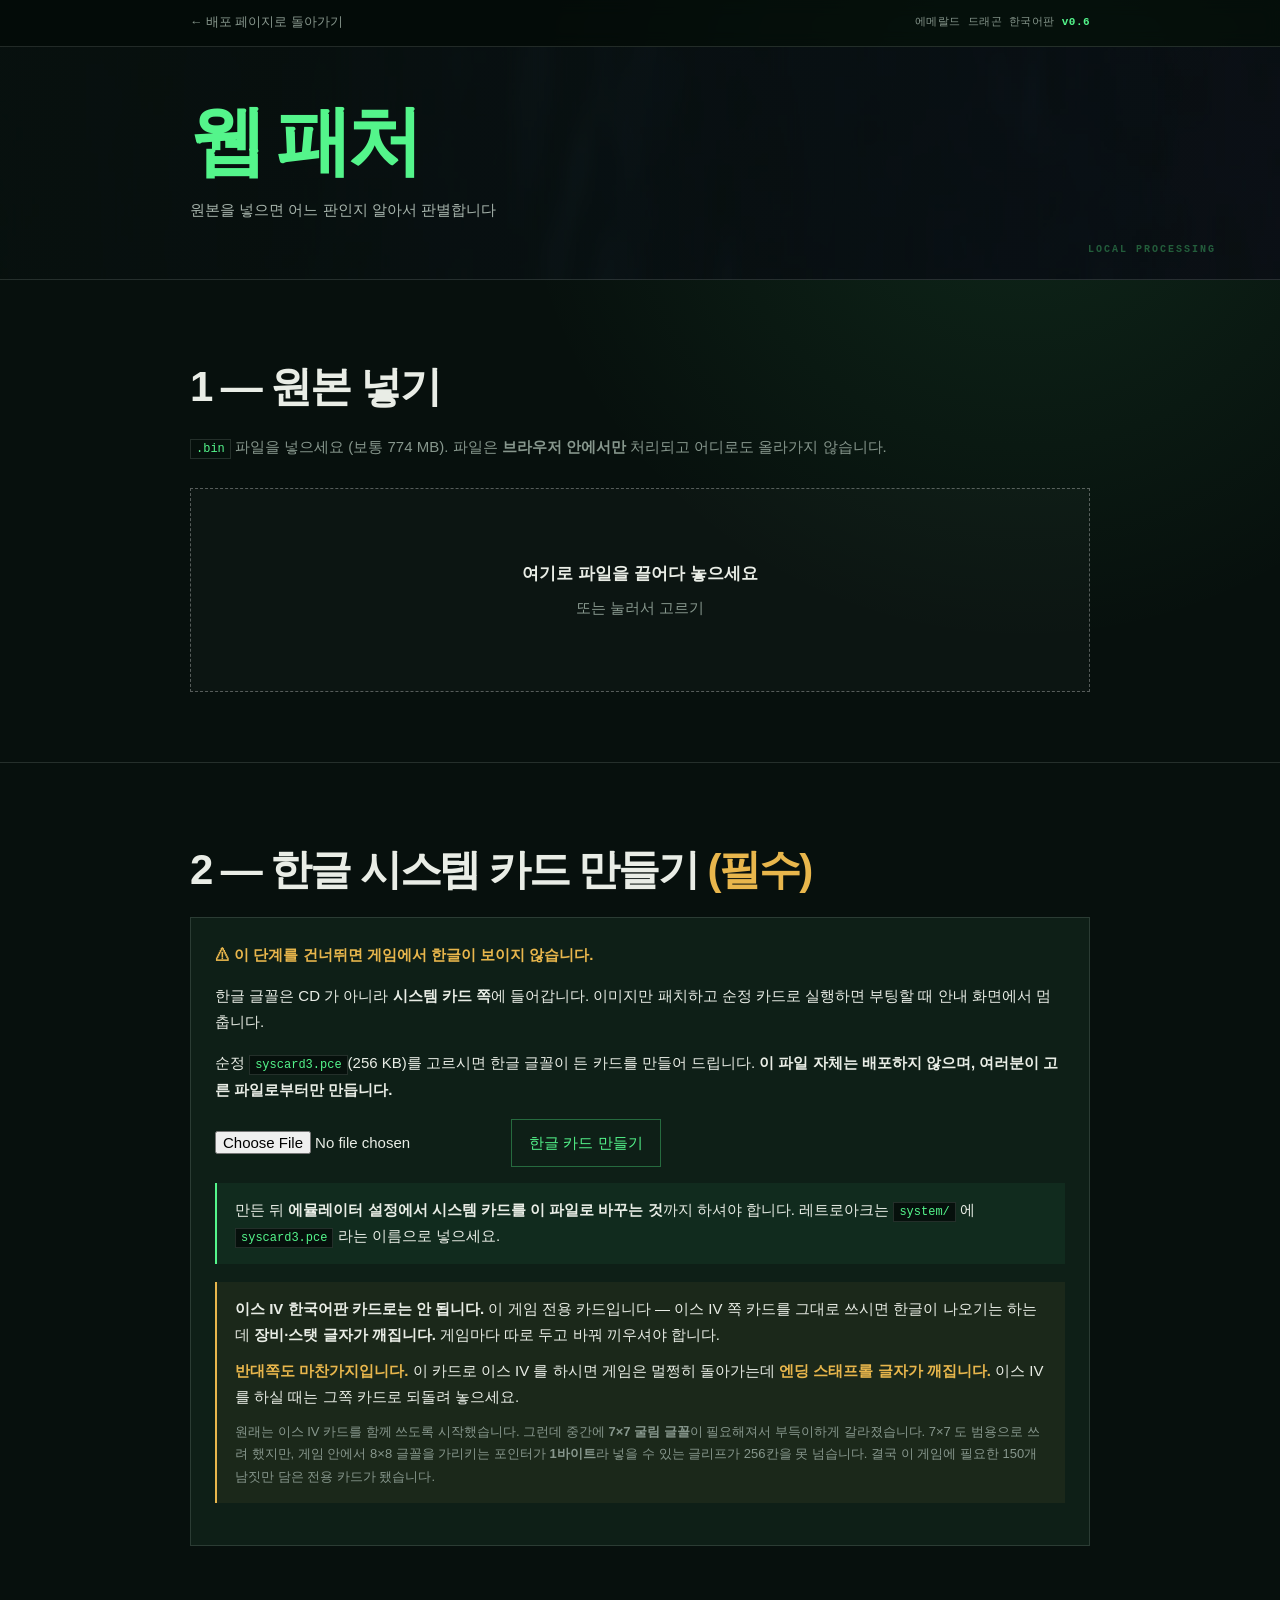
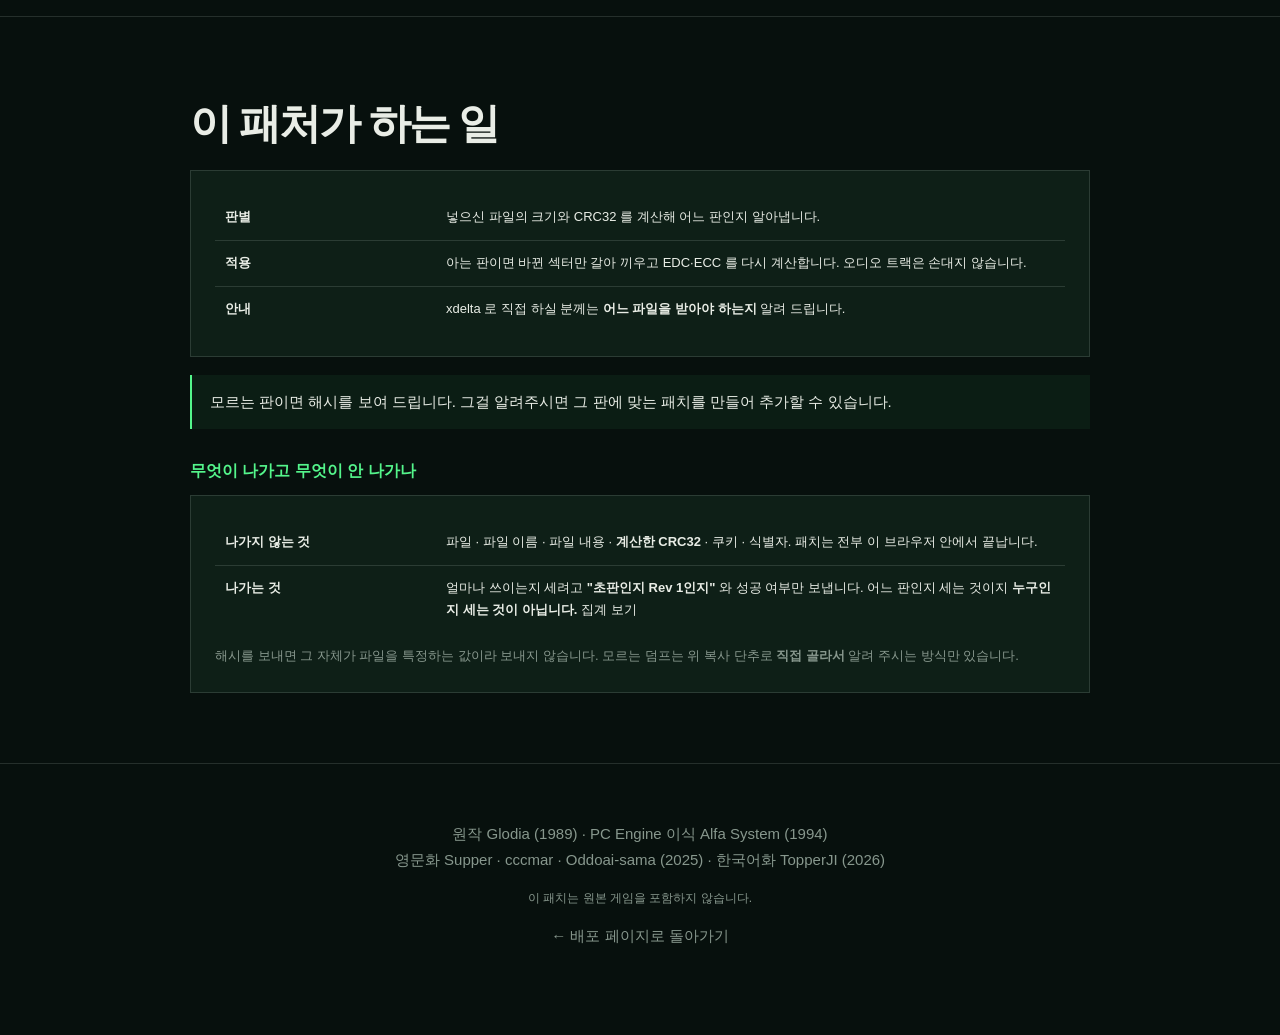
==== commit 7054a04f: "카드 경고에 반대 방향을 추가하고, 데이터트랙 안내의 틀린 이유를 바로잡음 ## 카드 — 반대쪽도 깨진다  이 카드로 이스 IV 를 하면 게임은 멀쩡히 돌아가는데 엔딩 스태프롤 글" ====
--- a/patcher.html
+++ b/patcher.html
@@ -74,6 +74,10 @@
         <b>이스 IV 한국어판 카드로는 안 됩니다.</b> 이 게임 전용 카드입니다 —
         이스 IV 쪽 카드를 그대로 쓰시면 한글이 나오기는 하는데 <b>장비·스탯 글자가 깨집니다.</b>
         게임마다 따로 두고 바꿔 끼우셔야 합니다.
+        <p style="margin:10px 0 0"><b style="color:var(--warn)">반대쪽도 마찬가지입니다.</b>
+          이 카드로 이스 IV 를 하시면 게임은 멀쩡히 돌아가는데
+          <b style="color:var(--warn)">엔딩 스태프롤 글자가 깨집니다.</b>
+          이스 IV 를 하실 때는 그쪽 카드로 되돌려 놓으세요.</p>
         <p style="margin:10px 0 0; font-size:13px; color:var(--dim)">
           원래는 이스 IV 카드를 함께 쓰도록 시작했습니다. 그런데 중간에 <b>7×7 굴림 글꼴</b>이
           필요해져서 부득이하게 갈라졌습니다. 7×7 도 범용으로 쓰려 했지만, 게임 안에서 8×8 글꼴을
@@ -358,9 +362,11 @@
         ${who ? `내용은 <b>${who.label}</b> 이 맞습니다.` : ''}</p>
 
       <p>이 디스크는 <b>트랙 31 개 중 30 개가 오디오</b>입니다. 배경음악이 전부
-        CD 오디오로 들어 있어서, 데이터만으로는 게임에 소리가 하나도 나오지 않습니다.
-        게다가 <b>트랙 1 이 오디오</b>라 데이터가 디스크 선두가 아닙니다 —
-        떼어 내면 트랙 위치까지 어긋납니다.</p>
+        CD 오디오로 들어 있어서, 데이터만 있으면 <b>음악이 하나도 나오지 않습니다.</b></p>
+
+      <p><b>더 곤란한 건 게임이 그래도 돌아간다는 점입니다.</b> 부팅도 되고 진행도 되고
+        대사 음성도 나옵니다 — 음악만 조용히 사라집니다. 그래서 뭔가 잘못됐다는 걸
+        알아채기 어렵고, 한참 하다가 "이 게임은 원래 음악이 없나" 하고 넘어가시게 됩니다.</p>
 
       <dl class="kv">
         <dt>넣으신 파일</dt><dd>${fmt(file.size)} B</dd>
--- a/style.css
+++ b/style.css
@@ -3671,3 +3671,6 @@
   color: var(--muted);
   opacity: 0.82;
 }
+
+/* 콜아웃 안에서 한 번 더 눈에 걸려야 하는 문장 (카드 호환 경고 등) */
+.board-callout .hl { color: #e8b64c; }
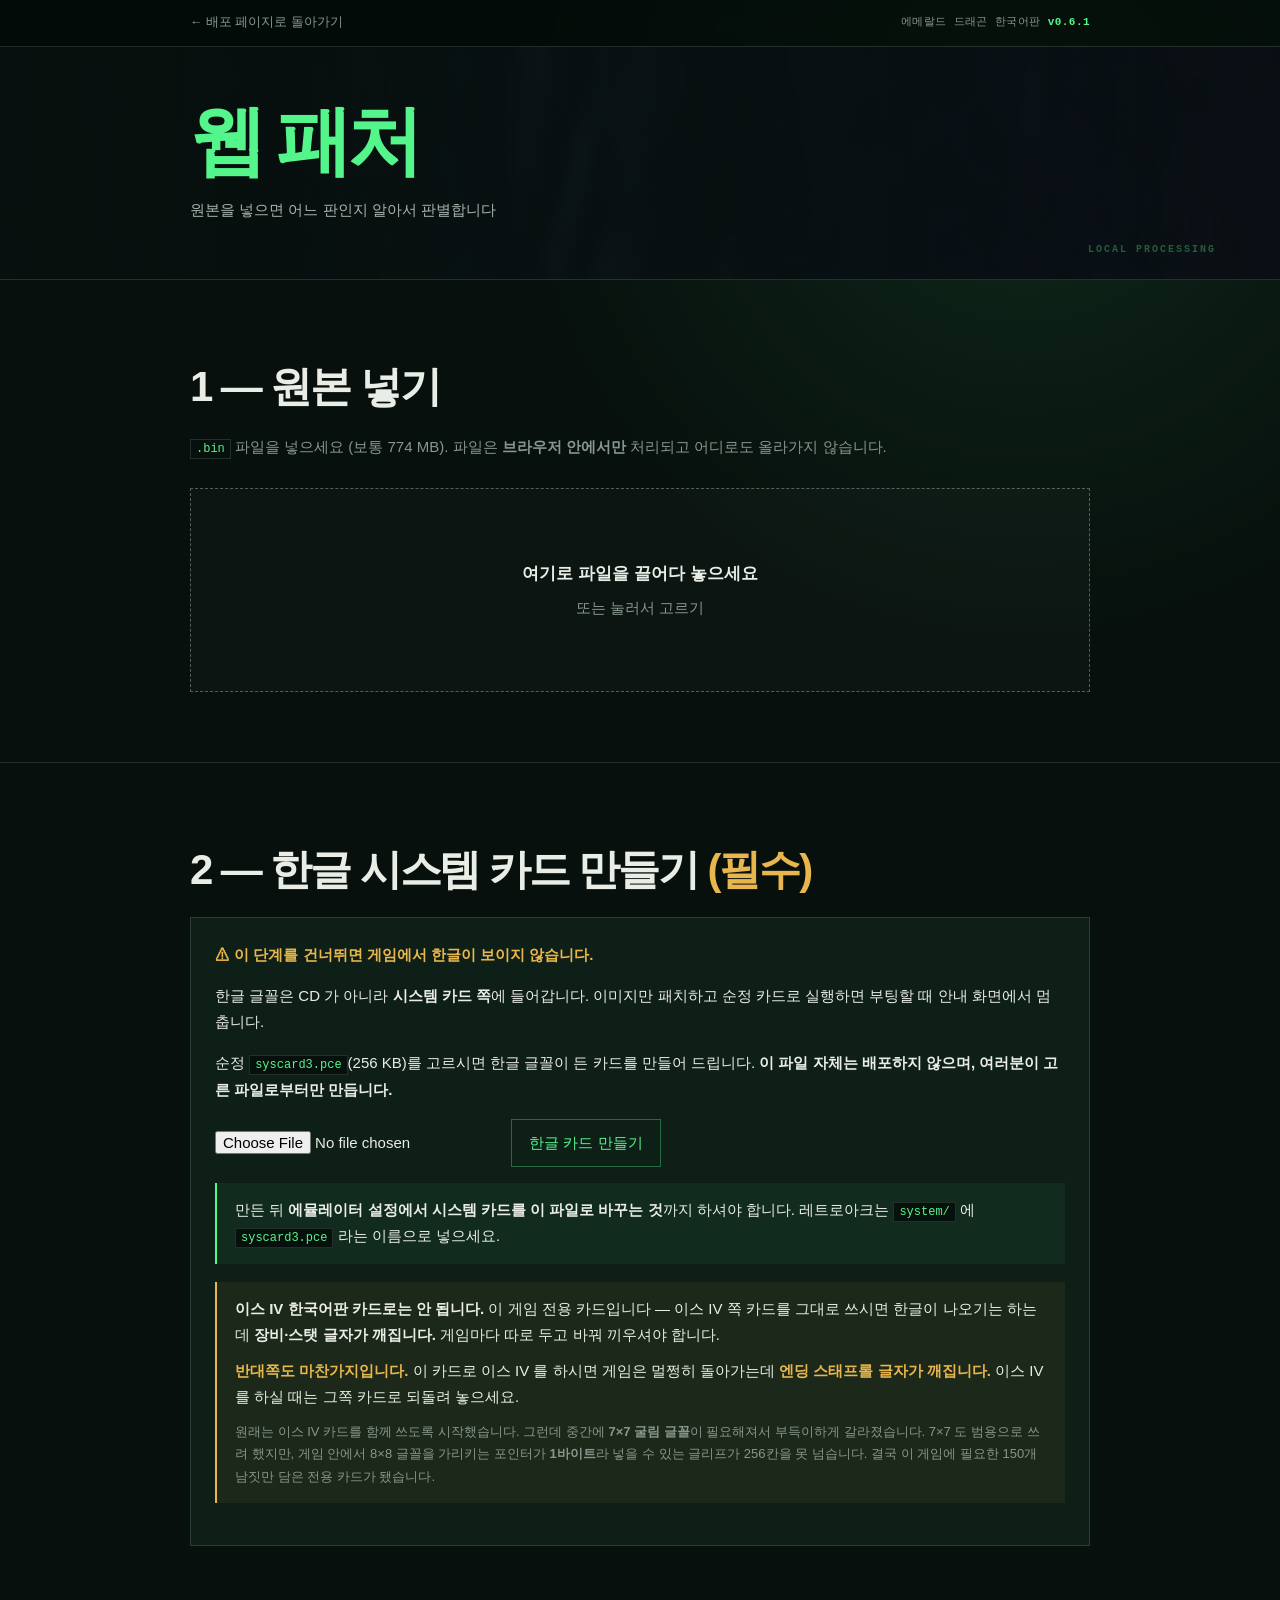
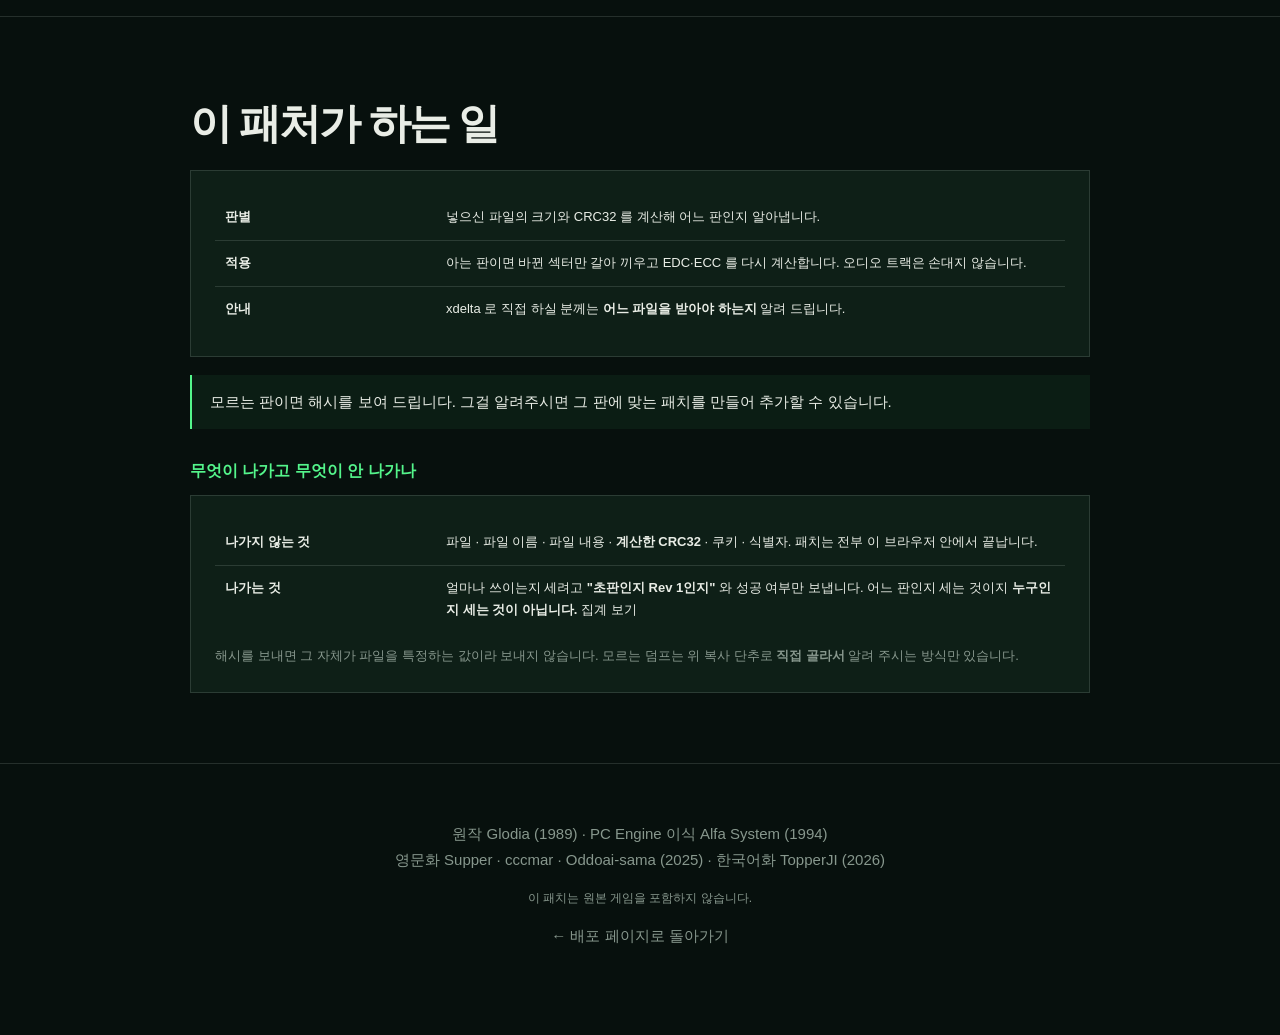
==== commit 3868f9c9: "v0.6.1 — 판올림 알림 · 버전 표기 정리 · 푸터 · 릴리스 구분 ## 판올림 알림 다이얼로그  첫 접속 때 한 번 뜬다. localStorage 키에 버전이 들어가므로 다" ====
--- a/patcher.html
+++ b/patcher.html
@@ -13,7 +13,7 @@
 <header class="topbar">
   <div class="wrap">
     <a href="index.html#patch">← 배포 페이지로 돌아가기</a>
-    <span class="catalog">에메랄드 드래곤 한국어판 <b>v0.6</b></span>
+    <span class="catalog">에메랄드 드래곤 한국어판 <b data-ver>v0.6.1</b></span>
   </div>
 </header>
 
@@ -146,6 +146,22 @@
 // ───────────────────────────────────────────────────────────
 const RAW = 2352, USER = 2048, EDC_OFS = 2064, ECC_OFS = 2076;
 
+// 데이터 섹터의 sync 패턴. 오디오 트랙에는 이 12바이트가 나오지 않는다.
+// 앞 24 MB 만 훑는다 — 이 게임의 데이터 트랙은 립이 어떻든 그 안에서 시작한다
+// (원본 기준 8.4 MB, pregap 을 뺀 립도 그보다 앞이다).
+const SYNC = [0x00, 0xFF, 0xFF, 0xFF, 0xFF, 0xFF, 0xFF, 0xFF, 0xFF, 0xFF, 0xFF, 0x00];
+const SCAN_LIMIT = 24 << 20;
+function findSync(buf) {
+  const n = buf.length - 12;
+  for (let i = 0; i <= n; i++) {
+    if (buf[i] !== 0x00 || buf[i + 11] !== 0x00 || buf[i + 1] !== 0xFF) continue;
+    let ok = true;
+    for (let k = 2; k < 11; k++) if (buf[i + k] !== 0xFF) { ok = false; break; }
+    if (ok) return i;
+  }
+  return -1;
+}
+
 // ── CRC32 (판별용) ─────────────────────────────────────────
 const CRC_TAB = (() => {
   const t = new Uint32Array(256);
@@ -247,8 +263,13 @@
 fetch('links.json', {cache: 'no-cache'})
   .then(r => r.ok ? r.json() : null)
   .then(cfg => {
-    if (!cfg || !cfg.stats_api) return;
-    const API = cfg.stats_api, VER = cfg.version || 'v0.6';
+    if (!cfg) return;
+    // 화면의 버전 라벨. links.json 하나만 고치면 따라온다.
+    if (cfg.version) {
+      document.querySelectorAll('[data-ver]').forEach(el => { el.textContent = cfg.version; });
+    }
+    if (!cfg.stats_api) return;
+    const API = cfg.stats_api, VER = cfg.version || 'v0.6.1';
     BEACON = (params) => {
       try {
         navigator.sendBeacon(API, new Blob(
@@ -290,7 +311,7 @@
   const T1 = (g.data_track_lba + g.data_track_sectors) * RAW;
 
   const CH = 1 << 22;
-  let crc = 0, tcrc = 0, done = 0;
+  let crc = 0, tcrc = 0, done = 0, syncAt = -1, tail = null;
   for (let off = 0; off < file.size; off += CH) {
     const end = Math.min(off + CH, file.size);
     const buf = new Uint8Array(await file.slice(off, end).arrayBuffer());
@@ -298,6 +319,23 @@
     // 이 청크가 데이터 트랙과 겹치는 부분만 따로 누적한다 (추가 읽기 없음)
     const a = Math.max(off, T0), b = Math.min(end, T1);
     if (a < b) tcrc = crc32(buf.subarray(a - off, b - off), tcrc);
+    // 첫 데이터 섹터의 sync 를 같은 패스에서 찾아 둔다. 립마다 pregap 처리가
+    // 달라 데이터 트랙이 3596 이 아닌 곳에서 시작하는데, 그러면 위 tcrc 는
+    // 엉뚱한 구간을 읽은 값이 된다. 여기서 찾아 두면 4) 에서 다시 잰다.
+    if (syncAt < 0 && off < SCAN_LIMIT) {
+      // 청크 경계에 걸친 sync 도 놓치지 않게 앞 청크의 꼬리 11바이트를 이어 본다
+      if (tail) {
+        const j = new Uint8Array(22);
+        j.set(tail); j.set(buf.subarray(0, 11), 11);
+        const k = findSync(j);
+        if (k >= 0) syncAt = off - 11 + k;
+      }
+      if (syncAt < 0) {
+        const i = findSync(buf);
+        if (i >= 0) syncAt = off + i;
+      }
+      tail = buf.slice(Math.max(0, buf.length - 11));
+    }
     done += buf.length;
     prog(done / file.size * 100, `살펴보는 중… ${mb(done)} / ${mb(file.size)}`);
   }
@@ -338,9 +376,62 @@
     return;
   }
 
-  // 4) 아무것도 안 맞는다
+  // 4) 데이터 트랙이 3596 이 아닌 곳에서 시작하는 립.
+  //    3) 이 실패한 뒤에만 돈다 — 데이터 트랙을 한 번 더 읽어야 해서다.
+  if (syncAt >= 0) {
+    const at = await trackStartFromSync(file, syncAt);
+    if (at >= 0 && at !== T0 && at + T1 - T0 <= file.size) {
+      prog(0, '데이터 트랙 위치를 다시 잡는 중…');
+      const ohex = await trackCrc(file, at, T1 - T0);
+      const off = MANIFEST.sources.find(s => s.input.track_crc32 === ohex);
+      if (off) {
+        if (BEACON) BEACON({type: 'detect', mode: 'offset'});
+        nearMatch(file, off, hex, ohex, at);
+        return;
+      }
+    }
+  }
+
+  // 5) 아무것도 안 맞는다
   if (BEACON) BEACON({type: 'detect', mode: 'unknown'});
   unknown(file, hex, thex);
+}
+
+/* 첫 데이터 섹터의 sync 를 기준으로 데이터 트랙 시작 오프셋을 구한다.
+
+   섹터 헤더에는 그 섹터의 **절대 MSF** 가 BCD 로 박혀 있다. 그러니 파일 어디서
+   시작하든 헤더만 읽으면 "이 섹터가 절대 LBA 몇 번인지" 를 알 수 있고,
+   거기서 데이터 트랙 시작(3596)까지의 거리를 계산할 수 있다.
+
+     데이터트랙 오프셋 = sync오프셋 + (3596 - 헤더의절대LBA) × 2352
+
+   측정으로 확인: 원본 Rev 1 의 첫 sync 는 오프셋 7,914,480(= pregap 시작,
+   절대 LBA 3365) 이고, 위 식이 8,457,792 = 3596 × 2352 를 정확히 낸다.
+   pregap 을 빼고 뜬 립은 첫 sync 자체가 3596 이라 (3596-3596)=0 이 된다. */
+async function trackStartFromSync(file, syncAt) {
+  const g = MANIFEST.geometry;
+  const s = new Uint8Array(await file.slice(syncAt, syncAt + 16).arrayBuffer());
+  if (s.length < 16) return -1;
+  const bcd = b => (b >> 4) * 10 + (b & 0x0F);
+  const mode = s[15];
+  if (mode !== 1 && mode !== 2) return -1;          // 헤더가 아니다
+  const m = bcd(s[12]), sec = bcd(s[13]), fr = bcd(s[14]);
+  if (sec > 59 || fr > 74) return -1;               // BCD 가 깨졌다
+  const absLba = (m * 60 + sec) * 75 + fr - 150;
+  const at = syncAt + (g.data_track_lba - absLba) * RAW;
+  return at >= 0 ? at : -1;
+}
+
+/* 주어진 오프셋부터 len 바이트의 CRC32. 4) 에서만 쓴다. */
+async function trackCrc(file, at, len) {
+  const CH = 1 << 22;
+  let c = 0;
+  for (let o = 0; o < len; o += CH) {
+    const n = Math.min(CH, len - o);
+    c = crc32(new Uint8Array(await file.slice(at + o, at + o + n).arrayBuffer()), c);
+    prog(o / len * 100, `데이터 트랙 확인 중… ${mb(o)} / ${mb(len)}`);
+  }
+  return (c >>> 0).toString(16).padStart(8, '0');
 }
 
 /* 데이터 트랙만 담긴 파일.
@@ -413,18 +504,25 @@
 /* 데이터 트랙만 일치하는 경우.
    여기서 바로 패치하지 않고 한 번 묻는다 — 제작 때 확인하지 않은 판이라
    "된다" 고 말할 수 없다. 사용자가 알고 고르게 한다. */
-function nearMatch(file, src, hex, thex) {
+function nearMatch(file, src, hex, thex, at) {
+  const g = MANIFEST.geometry;
+  const shifted = at !== undefined && at !== g.data_track_lba * RAW;
+  const lba = shifted ? Math.round(at / RAW) : g.data_track_lba;
   show(`
     <div class="panel">
       <h3 style="margin-top:0; color:var(--warn)">아마 될 것 같습니다 — 다만 확인된 판은 아닙니다</h3>
       <p>넣으신 파일은 제작 때 확인한 판과 <b>크기나 전체 해시가 다릅니다.</b>
         그런데 <b>게임 데이터가 든 부분은 ${src.label} 과 똑같습니다.</b>
-        립 방식이 달라 오디오 트랙 배치만 다른 경우로 보입니다.</p>
+        ${shifted
+          ? `데이터 트랙이 <b>파일 안 다른 위치에서 시작합니다</b> — pregap 을 빼고 뜬 립으로 보입니다.`
+          : `립 방식이 달라 오디오 트랙 배치만 다른 경우로 보입니다.`}</p>
       <dl class="kv">
         <dt>파일</dt><dd>${file.name}</dd>
         <dt>크기</dt><dd>${fmt(file.size)} B <span style="color:var(--dim)">(확인된 판 ${fmt(src.input.size)} B)</span></dd>
         <dt>전체 CRC32</dt><dd class="mono">${hex} <span style="color:var(--dim)">≠ ${src.input.crc32}</span></dd>
         <dt>데이터 트랙</dt><dd class="mono" style="color:var(--em)">${thex} = 일치</dd>
+        ${shifted ? `<dt>트랙 시작</dt><dd class="mono">파일 LBA ${fmt(lba)}
+          <span style="color:var(--dim)">(확인된 판 ${fmt(g.data_track_lba)})</span></dd>` : ''}
       </dl>
 
       <div class="note warn" style="margin-top:16px">
@@ -440,13 +538,21 @@
       <h3>이래도 안 될 수 있습니다</h3>
       <div class="panel" style="background:#0a1310">
         <table>
+          ${shifted ? `
+          <tr><td style="width:34%"><b>저희 <code>.cue</code> 를 쓰면 안 됩니다</b></td>
+              <td>이 파일은 트랙 배치가 확인된 판과 다릅니다. <b>원래 함께 있던
+                  <code>.cue</code>/<code>.ccd</code> 를 그대로 쓰세요.</b> 파일 이름만
+                  결과물에 맞춰 바꾸시면 됩니다. 저희 <code>.cue</code> 를 쓰면 트랙 위치가
+                  어긋나 소리가 엉키거나 실행이 안 됩니다.</td></tr>` : ''}
           <tr><td style="width:34%"><b>소리가 어긋난다</b></td>
               <td>오디오 트랙 수나 순서가 원본과 다르면 음악이 다른 곡으로 나오거나 끊길 수 있습니다.</td></tr>
           <tr><td><b>실행이 안 된다</b></td>
               <td>가지고 계신 <code>.cue</code> 의 트랙 배치가 이 이미지와 맞아야 합니다.
                   저희가 드리는 <code>.cue</code> 는 확인된 판 기준이라 맞지 않을 수 있습니다.</td></tr>
           <tr><td><b>중간에 멈춘다</b></td>
-              <td>데이터 트랙은 같아도 트랙 시작 위치가 다르면 그럴 수 있습니다.</td></tr>
+              <td>게임 데이터는 같아도 오디오 트랙이 빠졌거나 잘렸으면 그 지점에서 멈출 수 있습니다.</td></tr>
+          <tr><td><b>세이브가 안 맞는다</b></td>
+              <td>확인된 판에서 만든 세이브와 섞어 쓰지 마세요.</td></tr>
         </table>
         <p style="margin:12px 0 0; font-size:13px; color:var(--dim)">
           그럴 때는 <b>확인된 판</b>(초판 또는 Rev 1)을 구하시는 편이 확실합니다.
@@ -454,7 +560,7 @@
         </p>
       </div>
     </div>`);
-  $('#go').onclick = () => apply(file, src);
+  $('#go').onclick = () => apply(file, src, at);
 }
 
 // ── 아는 판 ────────────────────────────────────────────────
@@ -470,14 +576,22 @@
       </dl>
       <p style="margin:18px 0 0">
         <button class="btn primary" id="go">패치 적용하기</button>
-        <a class="btn" id="xd" href="index.html#patch">xdelta 로 직접 하기</a>
+        ${src.xdelta ? '<a class="btn" id="xd" href="index.html#patch">xdelta 로 직접 하기</a>' : ''}
       </p>
+      ${src.xdelta ? `
       <p style="margin-top:12px; font-size:13px; color:var(--dim)">
-        xdelta 를 쓰신다면 배포 페이지의 <b>${src.chain}</b> 항목,
+        xdelta 를 쓰신다면 배포 페이지의 <b>${src.label}</b> 항목,
         <code>${src.xdelta.file.split('/').pop()}</code> 입니다.
-      </p>
+      </p>` : `
+      <div class="note" style="margin-top:16px">
+        <b>이 판은 웹 패처로만 됩니다.</b> xdelta 는 원본이 바이트 단위로 똑같아야 하는데,
+        이 판은 게임 데이터는 같고 <b>오디오 트랙이 다릅니다</b> — 그래서 xdelta3 가 원본을
+        거부합니다. 여기서 그냥 진행하시면 됩니다.
+      </div>`}
     </div>`);
   $('#go').onclick = () => apply(file, src);
+  // xdelta 가 없는 판은 아래 링크 보정도 건너뛴다
+  if (!src.xdelta) return;
 
   /* xdelta 는 GitHub Releases 에 있다 — manifest 의 상대 경로로 두면 404 다.
      links.json 의 주소를 받아 '바로 받기' 로 바꾼다. 판별이 끝나 어느 파일인지
@@ -548,8 +662,8 @@
 }
 
 // ── 2단계: 적용 ────────────────────────────────────────────
-async function apply(file, src) {
-  try { await applyInner(file, src); }
+async function apply(file, src, at) {
+  try { await applyInner(file, src, at); }
   catch (e) {
     // 여기까지 왔다는 건 판별은 됐는데 적용 중에 깨진 것이다.
     // 진행 바만 멈춘 채 두면 사용자는 무엇이 잘못됐는지 알 수 없다.
@@ -578,7 +692,7 @@
   }
 }
 
-async function applyInner(file, src) {
+async function applyInner(file, src, at) {
   const g = MANIFEST.geometry;
   prog(0, '패치를 내려받는 중…');
 
@@ -603,8 +717,10 @@
   }
   prog(5, `${fmt(patch.size)} 섹터를 갈아 끼웁니다…`);
 
-  const dataStart = g.data_track_lba * RAW;
-  const dataEnd   = (g.data_track_lba + g.data_track_sectors) * RAW;
+  // 데이터 트랙 시작. 립마다 pregap 처리가 달라 3596 이 아닐 수 있어서,
+  // 판별 단계가 찾아낸 값(at)이 있으면 그것을 쓴다.
+  const dataStart = (at !== undefined && at >= 0) ? at : g.data_track_lba * RAW;
+  const dataEnd   = dataStart + g.data_track_sectors * RAW;
   const parts = [];
   const CH = 1 << 22;
 
--- a/style.css
+++ b/style.css
@@ -3674,3 +3674,251 @@
 
 /* 콜아웃 안에서 한 번 더 눈에 걸려야 하는 문장 (카드 호환 경고 등) */
 .board-callout .hl { color: #e8b64c; }
+
+/* 신고 폼 — 사진·세이브 끌어다 놓기.
+   input 을 감싸지 않고 위에 따로 둔다. 감싸면 클릭 판정이 겹친다. */
+.bf-drop {
+  display: block;
+  width: 100%;
+  padding: 20px 18px;
+  margin-bottom: 12px;
+  border: 1px dashed rgba(255, 255, 255, 0.24);
+  background: rgba(255, 255, 255, 0.02);
+  text-align: center;
+  cursor: pointer;
+  transition: border-color 160ms ease, background 160ms ease;
+}
+.bf-drop:hover, .bf-drop:focus-visible {
+  border-color: var(--emerald);
+  background: rgba(84, 245, 139, 0.05);
+}
+.bf-drop.over {
+  border-color: var(--emerald);
+  border-style: solid;
+  background: rgba(84, 245, 139, 0.11);
+}
+.bf-drop b { display: block; font-size: 14px; }
+.bf-drop small {
+  display: block;
+  margin-top: 5px;
+  color: var(--muted);
+  font-size: 11px;
+}
+.bf-picked {
+  margin: 0 0 14px;
+  padding: 10px 12px;
+  border: 1px solid var(--line);
+  background: rgba(255, 255, 255, 0.02);
+  font-size: 12px;
+}
+.bf-picked ul { margin: 0; padding-left: 16px; }
+.bf-picked li { color: var(--muted); line-height: 1.7; }
+.bf-picked li b { color: var(--cream); font-weight: 600; }
+.bf-picked .bf-kind {
+  display: inline-block;
+  min-width: 44px;
+  margin-right: 6px;
+  color: var(--emerald);
+  font-size: 10.5px;
+  letter-spacing: 0.08em;
+}
+
+/* 릴리스 노트 — 신고해 주신 분들 */
+.rel-thanks {
+  width: 100%;
+  padding: 20px 22px;
+  margin-bottom: 34px;
+  border: 1px solid var(--line);
+  border-left: 3px solid var(--emerald);
+  background: rgba(84, 245, 139, 0.04);
+}
+.rel-thanks-h {
+  margin: 0 0 10px;
+  color: var(--emerald);
+  font-size: 10.5px;
+  font-weight: 800;
+  letter-spacing: 0.14em;
+  text-transform: uppercase;
+}
+.rel-thanks p { margin: 0; color: var(--cream); font-size: 15px; line-height: 1.9; }
+.rel-thanks .tk { color: var(--emerald); font-weight: 700; }
+.rel-thanks-n {
+  margin-top: 10px !important;
+  color: var(--muted) !important;
+  font-size: 13px !important;
+  word-break: keep-all;
+}
+/* 어느 신고에서 나온 항목인지 */
+.rel-by {
+  display: inline-block;
+  margin-left: 6px;
+  padding: 1px 7px;
+  border: 1px solid rgba(84, 245, 139, 0.32);
+  color: var(--emerald);
+  font-size: 11px;
+  white-space: nowrap;
+}
+
+/* 판올림 알림 다이얼로그 */
+.up {
+  position: fixed;
+  inset: 0;
+  z-index: 120;
+  display: flex;
+  align-items: center;
+  justify-content: center;
+  padding: 20px;
+}
+.up[hidden] { display: none; }
+.up-back { position: absolute; inset: 0; background: rgba(0, 0, 0, 0.76); }
+.up-box {
+  position: relative;
+  width: min(680px, 100%);
+  max-height: 86vh;
+  display: flex;
+  flex-direction: column;
+  border: 1px solid var(--line);
+  border-top: 3px solid var(--emerald);
+  background: #0b1711;
+  box-shadow: 0 30px 80px rgba(0, 0, 0, 0.6);
+  animation: upIn 200ms ease-out;
+}
+@keyframes upIn { from { opacity: 0; transform: translateY(10px); } }
+@media (prefers-reduced-motion: reduce) { .up-box { animation: none; } }
+.up-box > header {
+  display: flex;
+  align-items: flex-start;
+  justify-content: space-between;
+  gap: 16px;
+  padding: 22px 24px 16px;
+  border-bottom: 1px solid var(--line);
+}
+.up-box > header h3 { margin: 6px 0 0; font-size: 21px; color: var(--cream); }
+.up-sub { margin: 6px 0 0; color: var(--muted); font-size: 13px; }
+.up-x {
+  flex: none;
+  width: 32px; height: 32px;
+  border: 1px solid var(--line);
+  background: none;
+  color: var(--muted);
+  cursor: pointer;
+  font-size: 14px;
+  line-height: 1;
+}
+.up-x:hover { border-color: var(--emerald); color: var(--emerald); }
+.up-body { padding: 20px 24px; overflow-y: auto; }
+.up-tab { width: 100%; border-collapse: collapse; }
+.up-tab td {
+  padding: 11px 0;
+  border-bottom: 1px solid var(--line);
+  color: var(--muted);
+  font-size: 13.5px;
+  line-height: 1.75;
+  vertical-align: top;
+  word-break: keep-all;
+}
+.up-tab td:first-child {
+  width: 32%;
+  padding-right: 14px;
+  color: var(--cream);
+  font-weight: 600;
+  white-space: nowrap;
+}
+.up-tab tr:last-child td { border-bottom: 0; }
+.up-tab b { color: var(--emerald); }
+.up-hint {
+  margin: 16px 0 0;
+  padding: 13px 15px;
+  border-left: 2px solid var(--gold, #e8b64c);
+  background: rgba(232, 182, 76, 0.06);
+  color: var(--muted);
+  font-size: 13px;
+  line-height: 1.8;
+  word-break: keep-all;
+}
+.up-hint b { color: #e8b64c; }
+.up-foot {
+  display: flex;
+  gap: 10px;
+  flex-wrap: wrap;
+  padding: 16px 24px 20px;
+  border-top: 1px solid var(--line);
+}
+@media (max-width: 560px) {
+  .up-box > header { padding: 18px 18px 14px; }
+  .up-body { padding: 16px 18px; }
+  .up-foot { padding: 14px 18px 18px; }
+  .up-tab td:first-child { width: 38%; white-space: normal; }
+  .up-foot .button { flex: 1 1 100%; text-align: center; }
+}
+
+/* 푸터 — Special Thanks */
+.fthanks {
+  margin-top: 30px;
+  padding-top: 24px;
+  border-top: 1px solid var(--line);
+}
+.fthanks .lab {
+  display: block;
+  margin-bottom: 12px;
+  color: var(--emerald);
+  font-size: 10.5px;
+  font-weight: 800;
+  letter-spacing: 0.14em;
+  text-transform: uppercase;
+}
+.fthanks ul {
+  display: flex;
+  flex-wrap: wrap;
+  gap: 10px 34px;
+  margin: 0;
+  padding: 0;
+  list-style: none;
+}
+.fthanks li { display: flex; align-items: baseline; gap: 8px; }
+.fthanks a {
+  color: var(--cream);
+  font-size: 14px;
+  font-weight: 600;
+  text-decoration: none;
+  border-bottom: 1px solid transparent;
+}
+.fthanks a:hover { color: var(--emerald); border-bottom-color: var(--emerald); }
+.fthanks small { color: var(--muted); font-size: 11.5px; }
+
+/* 릴리스 노트 — 판 구분자. 소제목(.rel-h)과 급을 확실히 나눈다. */
+.rel-ver {
+  margin: 66px 0 26px;
+  padding-top: 34px;
+  border-top: 1px solid var(--line);
+}
+.rel-ver:first-child, .rel-ver-now {
+  margin-top: 0;
+  padding-top: 0;
+  border-top: 0;
+}
+.rel-ver h2 {
+  margin: 0;
+  color: var(--cream);
+  font-size: 34px;
+  line-height: 1.15;
+  letter-spacing: -0.01em;
+}
+.rel-ver-now h2 { color: var(--emerald); }
+.rel-ver > p {
+  margin: 8px 0 0;
+  color: var(--muted);
+  font-size: 14px;
+}
+.rel-ver-now::before {
+  content: "NOW";
+  display: inline-block;
+  margin-bottom: 10px;
+  padding: 2px 8px;
+  border: 1px solid rgba(84, 245, 139, 0.4);
+  color: var(--emerald);
+  font-size: 10px;
+  font-weight: 800;
+  letter-spacing: 0.14em;
+}
+@media (max-width: 560px) { .rel-ver h2 { font-size: 27px; } }
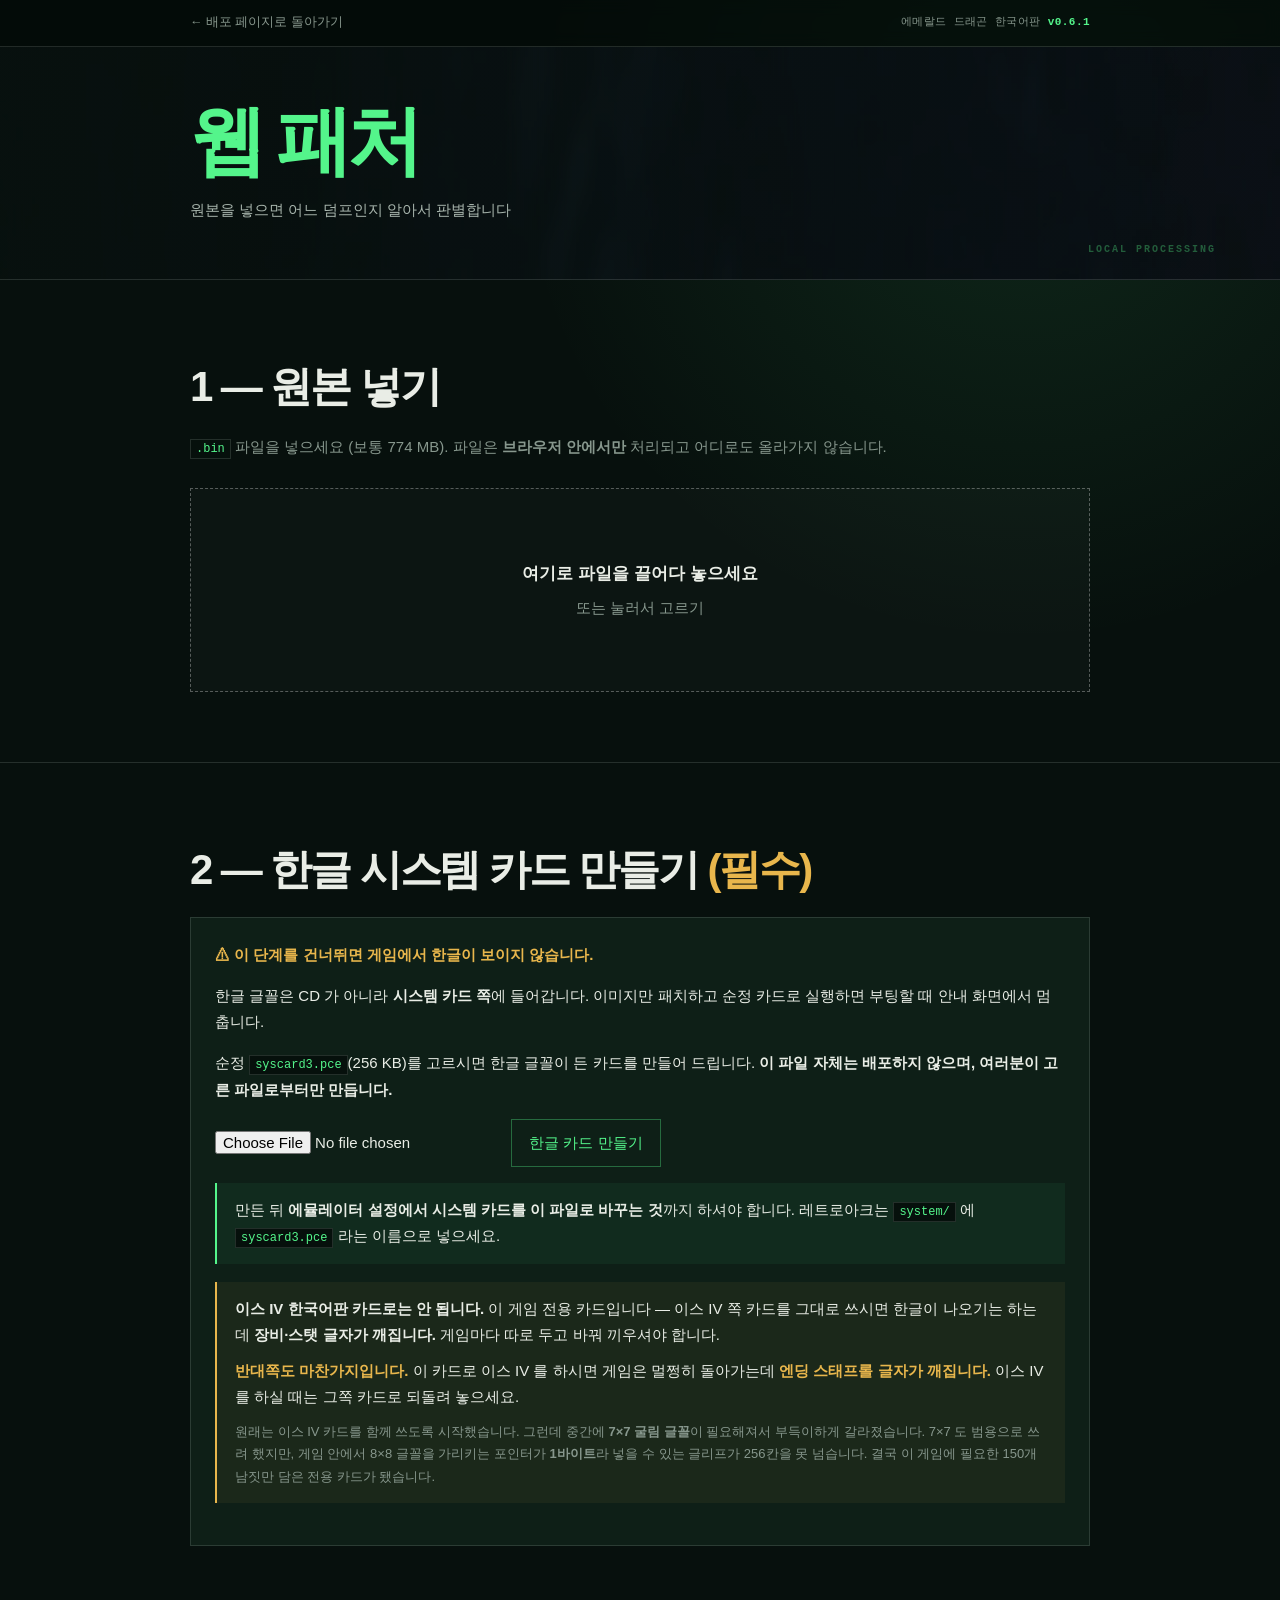
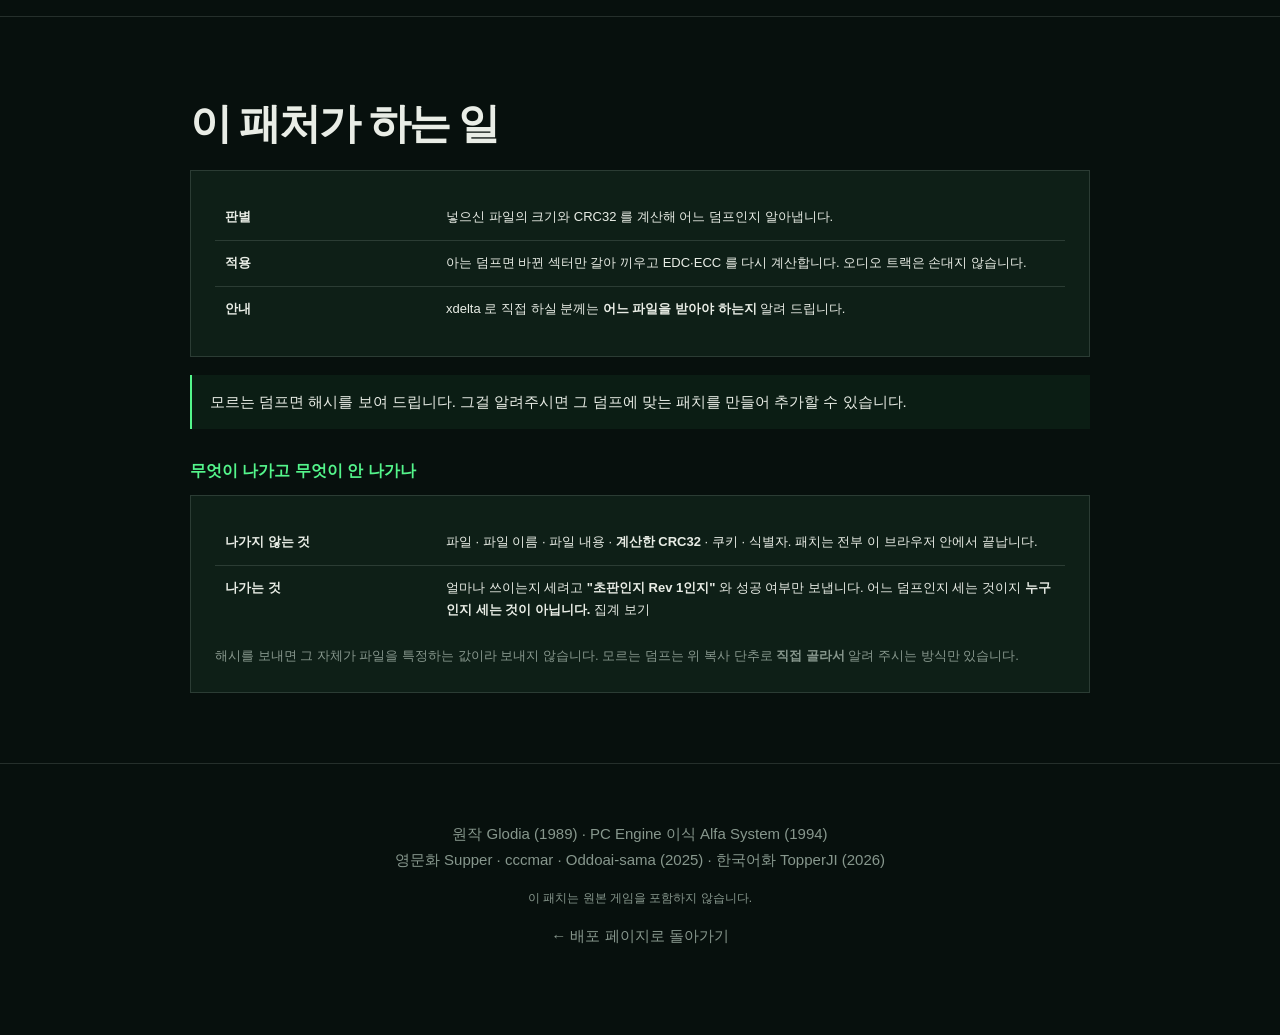
==== commit d80283bd: ""판" 을 "덤프" 로 통일하고 "저희" 를 뺀다 ## 판 -> 덤프 (51곳)  덤프 버전을 가리키는 "판" 을 못 알아듣겠다는 지적. 화면에서 그 뜻의 "판" 을 전부 걷어냈다" ====
--- a/patcher.html
+++ b/patcher.html
@@ -20,7 +20,7 @@
 <header>
   <div class="wrap">
     <h1><span class="em">웹 패처</span></h1>
-    <p class="sub">원본을 넣으면 어느 판인지 알아서 판별합니다</p>
+    <p class="sub">원본을 넣으면 어느 덤프인지 알아서 판별합니다</p>
   </div>
 </header>
 
@@ -95,17 +95,17 @@
     <div class="panel">
       <table>
         <tr><td style="width:26%"><b>판별</b></td>
-            <td>넣으신 파일의 크기와 CRC32 를 계산해 어느 판인지 알아냅니다.</td></tr>
+            <td>넣으신 파일의 크기와 CRC32 를 계산해 어느 덤프인지 알아냅니다.</td></tr>
         <tr><td><b>적용</b></td>
-            <td>아는 판이면 바뀐 섹터만 갈아 끼우고 EDC·ECC 를 다시 계산합니다.
+            <td>아는 덤프면 바뀐 섹터만 갈아 끼우고 EDC·ECC 를 다시 계산합니다.
                 오디오 트랙은 손대지 않습니다.</td></tr>
         <tr><td><b>안내</b></td>
             <td>xdelta 로 직접 하실 분께는 <b>어느 파일을 받아야 하는지</b> 알려 드립니다.</td></tr>
       </table>
     </div>
     <div class="note">
-      모르는 판이면 해시를 보여 드립니다. 그걸 알려주시면
-      그 판에 맞는 패치를 만들어 추가할 수 있습니다.
+      모르는 덤프면 해시를 보여 드립니다. 그걸 알려주시면
+      그 덤프에 맞는 패치를 만들어 추가할 수 있습니다.
     </div>
 
     <h3>무엇이 나가고 무엇이 안 나가나</h3>
@@ -116,7 +116,7 @@
                 패치는 전부 이 브라우저 안에서 끝납니다.</td></tr>
         <tr><td><b>나가는 것</b></td>
             <td>얼마나 쓰이는지 세려고 <b>"초판인지 Rev 1인지"</b> 와 성공 여부만 보냅니다.
-                어느 판인지 세는 것이지 <b>누구인지 세는 것이 아닙니다.</b>
+                어느 덤프인지 세는 것이지 <b>누구인지 세는 것이 아닙니다.</b>
                 <a href="index.html#stats">집계 보기</a></td></tr>
       </table>
       <p style="margin:12px 0 0; font-size:13px; color:var(--dim)">
@@ -343,7 +343,7 @@
   const thex = file.size >= T1 ? tcrc.toString(16).padStart(8, '0') : null;
   prog(100, '판별 완료');
 
-  // 1) 전체가 일치 — 제작 때 확인한 판이다
+  // 1) 전체가 일치 — 제작 때 확인한 덤프다
   const hit = MANIFEST.sources.find(s =>
     s.input.crc32 === hex && s.input.size === file.size);
   if (hit) {
@@ -367,8 +367,8 @@
     return;
   }
 
-  // 3) 전체는 다른데 데이터 트랙이 같다 — 립이 다를 뿐 게임 데이터는 같은 판.
-  //    패치는 듣지만 이 판으로 실제 확인한 적은 없으므로 그렇다고 밝히고 물어본다.
+  // 3) 전체는 다른데 데이터 트랙이 같다 — 립이 다를 뿐 게임 데이터는 같은 덤프.
+  //    패치는 듣지만 이 덤프로 실제 확인한 적은 없으므로 그렇다고 밝히고 물어본다.
   const near = thex && MANIFEST.sources.find(s => s.input.track_crc32 === thex);
   if (near) {
     if (BEACON) BEACON({type: 'detect', mode: 'near'});
@@ -438,7 +438,7 @@
    패치는 기술적으로 넣을 수 있지만 넣어 드리지 않는다 — 음악이 통째로 없는
    결과물을 만들어 주는 셈이고, 빠진 오디오를 우리가 채우면 그건 원본 재배포다.
    대신 **무엇이 빠졌고 어떻게 만들면 되는지**를 정확히 알려 준다.
-   지금까지 이런 파일은 전부 "모르는 판" 으로 떨어져서, 받은 사람은 자기 파일이
+   지금까지 이런 파일은 전부 "모르는 덤프" 로 떨어져서, 받은 사람은 자기 파일이
    왜 안 되는지 알 길이 없었다. */
 function dataOnly(file, who, isCooked, hex) {
   const g = MANIFEST.geometry;
@@ -496,13 +496,13 @@
         <button class="btn primary" id="again">다른 파일 넣기</button>
       </p>
     </div>`);
-  // 여기서는 reportNote() 를 쓰지 않는다 — 이건 모르는 판이 아니라 잘린 파일이라,
+  // 여기서는 reportNote() 를 쓰지 않는다 — 이건 모르는 덤프가 아니라 잘린 파일이라,
   // "다음 판올림에 추가하겠습니다" 가 지킬 수 없는 약속이 된다.
   $('#again').onclick = () => fileInput.click();
 }
 
 /* 데이터 트랙만 일치하는 경우.
-   여기서 바로 패치하지 않고 한 번 묻는다 — 제작 때 확인하지 않은 판이라
+   여기서 바로 패치하지 않고 한 번 묻는다 — 제작 때 확인하지 않은 덤프가라
    "된다" 고 말할 수 없다. 사용자가 알고 고르게 한다. */
 function nearMatch(file, src, hex, thex, at) {
   const g = MANIFEST.geometry;
@@ -510,23 +510,23 @@
   const lba = shifted ? Math.round(at / RAW) : g.data_track_lba;
   show(`
     <div class="panel">
-      <h3 style="margin-top:0; color:var(--warn)">아마 될 것 같습니다 — 다만 확인된 판은 아닙니다</h3>
-      <p>넣으신 파일은 제작 때 확인한 판과 <b>크기나 전체 해시가 다릅니다.</b>
+      <h3 style="margin-top:0; color:var(--warn)">아마 될 것 같습니다 — 다만 확인된 덤프는 아닙니다</h3>
+      <p>넣으신 파일은 제작 때 확인한 덤프와 <b>크기나 전체 해시가 다릅니다.</b>
         그런데 <b>게임 데이터가 든 부분은 ${src.label} 과 똑같습니다.</b>
         ${shifted
           ? `데이터 트랙이 <b>파일 안 다른 위치에서 시작합니다</b> — pregap 을 빼고 뜬 립으로 보입니다.`
           : `립 방식이 달라 오디오 트랙 배치만 다른 경우로 보입니다.`}</p>
       <dl class="kv">
         <dt>파일</dt><dd>${file.name}</dd>
-        <dt>크기</dt><dd>${fmt(file.size)} B <span style="color:var(--dim)">(확인된 판 ${fmt(src.input.size)} B)</span></dd>
+        <dt>크기</dt><dd>${fmt(file.size)} B <span style="color:var(--dim)">(확인된 덤프 ${fmt(src.input.size)} B)</span></dd>
         <dt>전체 CRC32</dt><dd class="mono">${hex} <span style="color:var(--dim)">≠ ${src.input.crc32}</span></dd>
         <dt>데이터 트랙</dt><dd class="mono" style="color:var(--em)">${thex} = 일치</dd>
         ${shifted ? `<dt>트랙 시작</dt><dd class="mono">파일 LBA ${fmt(lba)}
-          <span style="color:var(--dim)">(확인된 판 ${fmt(g.data_track_lba)})</span></dd>` : ''}
+          <span style="color:var(--dim)">(확인된 덤프 ${fmt(g.data_track_lba)})</span></dd>` : ''}
       </dl>
 
       <div class="note warn" style="margin-top:16px">
-        <b>이 판으로는 검증하지 않았습니다.</b>
+        <b>이 덤프로는 검증하지 않았습니다.</b>
         패치 자체는 적용되지만, 실제로 게임이 끝까지 정상 동작하는지는 확인된 바 없습니다.
       </div>
 
@@ -539,31 +539,31 @@
       <div class="panel" style="background:#0a1310">
         <table>
           ${shifted ? `
-          <tr><td style="width:34%"><b>저희 <code>.cue</code> 를 쓰면 안 됩니다</b></td>
-              <td>이 파일은 트랙 배치가 확인된 판과 다릅니다. <b>원래 함께 있던
+          <tr><td style="width:34%"><b>이 페이지의 <code>.cue</code> 를 쓰면 안 됩니다</b></td>
+              <td>이 파일은 트랙 배치가 확인된 덤프와 다릅니다. <b>원래 함께 있던
                   <code>.cue</code>/<code>.ccd</code> 를 그대로 쓰세요.</b> 파일 이름만
-                  결과물에 맞춰 바꾸시면 됩니다. 저희 <code>.cue</code> 를 쓰면 트랙 위치가
+                  결과물에 맞춰 바꾸시면 됩니다. 이 페이지의 <code>.cue</code> 를 쓰면 트랙 위치가
                   어긋나 소리가 엉키거나 실행이 안 됩니다.</td></tr>` : ''}
           <tr><td style="width:34%"><b>소리가 어긋난다</b></td>
               <td>오디오 트랙 수나 순서가 원본과 다르면 음악이 다른 곡으로 나오거나 끊길 수 있습니다.</td></tr>
           <tr><td><b>실행이 안 된다</b></td>
               <td>가지고 계신 <code>.cue</code> 의 트랙 배치가 이 이미지와 맞아야 합니다.
-                  저희가 드리는 <code>.cue</code> 는 확인된 판 기준이라 맞지 않을 수 있습니다.</td></tr>
+                  여기서 받으시는 <code>.cue</code> 는 확인된 덤프 기준이라 맞지 않을 수 있습니다.</td></tr>
           <tr><td><b>중간에 멈춘다</b></td>
               <td>게임 데이터는 같아도 오디오 트랙이 빠졌거나 잘렸으면 그 지점에서 멈출 수 있습니다.</td></tr>
           <tr><td><b>세이브가 안 맞는다</b></td>
-              <td>확인된 판에서 만든 세이브와 섞어 쓰지 마세요.</td></tr>
+              <td>확인된 덤프에서 만든 세이브와 섞어 쓰지 마세요.</td></tr>
         </table>
         <p style="margin:12px 0 0; font-size:13px; color:var(--dim)">
-          그럴 때는 <b>확인된 판</b>(초판 또는 Rev 1)을 구하시는 편이 확실합니다.
-          위 정보를 알려 주시면 이 판도 목록에 추가하겠습니다.
+          그럴 때는 <b>확인된 덤프</b>(초판 또는 Rev 1)을 구하시는 편이 확실합니다.
+          위 정보를 알려 주시면 이 덤프도 목록에 추가하겠습니다.
         </p>
       </div>
     </div>`);
   $('#go').onclick = () => apply(file, src, at);
 }
 
-// ── 아는 판 ────────────────────────────────────────────────
+// ── 아는 덤프 ────────────────────────────────────────────────
 function known(file, src) {
   show(`
     <div class="panel">
@@ -584,13 +584,13 @@
         <code>${src.xdelta.file.split('/').pop()}</code> 입니다.
       </p>` : `
       <div class="note" style="margin-top:16px">
-        <b>이 판은 웹 패처로만 됩니다.</b> xdelta 는 원본이 바이트 단위로 똑같아야 하는데,
-        이 판은 게임 데이터는 같고 <b>오디오 트랙이 다릅니다</b> — 그래서 xdelta3 가 원본을
+        <b>이 덤프는 웹 패처로만 됩니다.</b> xdelta 는 원본이 바이트 단위로 똑같아야 하는데,
+        이 덤프는 게임 데이터는 같고 <b>오디오 트랙이 다릅니다</b> — 그래서 xdelta3 가 원본을
         거부합니다. 여기서 그냥 진행하시면 됩니다.
       </div>`}
     </div>`);
   $('#go').onclick = () => apply(file, src);
-  // xdelta 가 없는 판은 아래 링크 보정도 건너뛴다
+  // xdelta 가 없는 덤프는 아래 링크 보정도 건너뛴다
   if (!src.xdelta) return;
 
   /* xdelta 는 GitHub Releases 에 있다 — manifest 의 상대 경로로 두면 404 다.
@@ -615,35 +615,35 @@
 }
 
 
-/* 모르는 판·실패를 알려 주실 때 쓰는 안내.
+/* 모르는 덤프·실패를 알려 주실 때 쓰는 안내.
    ⚠ 게임 이미지(롬)는 받지 않는다. 774 MB 를 넘겨받는 순간
      "원본을 포함하지 않는다 / 파일이 서버로 가지 않는다" 가 거짓이 된다.
-     새 판을 지원하는 데 필요한 것은 크기·CRC32 뿐이고, 그건 아래 정보에 다 있다. */
+     새 덤프를 지원하는 데 필요한 것은 크기·CRC32 뿐이고, 그건 아래 정보에 다 있다. */
 function reportNote(extra) {
   return `<div class="note" style="margin-top:16px">
       <b>알려 주시면 반영합니다.</b> 위 정보를 복사해
       <a href="index.html#board" target="_blank" rel="noopener">버그 신고</a> 에 남겨 주세요.
-      확인해서 다음 판올림에 그 판을 추가하겠습니다.${extra || ''}
+      확인해서 다음 판올림에 그 덤프를 추가하겠습니다.${extra || ''}
       <p style="margin:10px 0 0; font-size:13px; color:var(--dim)">
         <b>게임 이미지 파일은 보내지 마세요.</b> 받지 않습니다 —
-        새 판을 지원하는 데 필요한 것은 위의 크기와 CRC32 뿐입니다.
+        새 덤프를 지원하는 데 필요한 것은 위의 크기와 CRC32 뿐입니다.
       </p>
     </div>`;
 }
 
-// ── 모르는 판 ──────────────────────────────────────────────
+// ── 모르는 덤프 ──────────────────────────────────────────────
 function unknown(file, hex, thex) {
   const info = `파일명: ${file.name}\n크기: ${file.size}\nCRC32: ${hex}\n데이터트랙: ${thex || '(계산 못함 — 파일이 잘렸을 수 있음)'}`;
   show(`
     <div class="panel">
-      <h3 style="margin-top:0; color:var(--warn)">모르는 판입니다</h3>
+      <h3 style="margin-top:0; color:var(--warn)">모르는 덤프입니다</h3>
       <p>가지고 계신 이미지가 아직 목록에 없습니다. 아래 정보를 알려주시면
-      그 판에 맞는 패치를 만들 수 있습니다.</p>
+      그 덤프에 맞는 패치를 만들 수 있습니다.</p>
       <pre><code id="info">${info}</code></pre>
       <p><button class="btn" id="copy">정보 복사</button></p>
-      <h3>아는 판 목록</h3>
+      <h3>아는 덤프 목록</h3>
       <table>
-        <tr><th>판</th><th>CRC32</th><th class="num">크기</th></tr>
+        <tr><th>덤프</th><th>CRC32</th><th class="num">크기</th></tr>
         ${MANIFEST.sources.map(s => `<tr>
           <td>${s.label}</td>
           <td class="mono">${s.input.crc32}</td>
@@ -671,7 +671,7 @@
     show(`<div class="panel">
       <h3 style="margin-top:0; color:var(--bad)">패치를 마치지 못했습니다</h3>
       <p>적용 도중 멈췄습니다. 메모리가 모자라거나 파일을 읽는 중 끊겼을 때 이렇게 됩니다.</p>
-      <pre><code id="info">판: ${src.label}
+      <pre><code id="info">덤프: ${src.label}
 파일: ${file.name}
 크기: ${file.size}
 오류: ${(e && e.message) || e}</code></pre>
@@ -836,7 +836,7 @@
       throw new Error(`${fmt(stock.length)} 바이트입니다 — 순정 syscard3.pce 는 ${fmt(srcLen)} 바이트(256 KB)여야 합니다`);
     const gotSrc = hex(await crypto.subtle.digest('SHA-256', stock));
     if (gotSrc !== srcSha)
-      throw new Error('순정 Super System Card 3.0 이 아닙니다. 다른 판이거나 이미 개조된 카드로 보입니다.\n'
+      throw new Error('순정 Super System Card 3.0 이 아닙니다. 다른 덤프거나 이미 개조된 카드로 보입니다.\n'
         + `이 파일: ${gotSrc.slice(0,16)}…  /  필요한 파일: ${srcSha.slice(0,16)}…`);
 
     // COPY 를 먼저 전부 적용한 뒤 LITERAL 을 이어 붙인다 (생성기와 같은 순서)
--- a/style.css
+++ b/style.css
@@ -3922,3 +3922,41 @@
   letter-spacing: 0.14em;
 }
 @media (max-width: 560px) { .rel-ver h2 { font-size: 27px; } }
+
+/* 릴리스 노트 — 이번 판에 들어온 문의를 모아 답하는 박스 */
+.rel-ask {
+  margin: 32px 0 0;
+  padding: 24px 26px;
+  border: 1px solid var(--line);
+  border-left: 3px solid #e8b64c;
+  background: rgba(232, 182, 76, 0.045);
+}
+.rel-ask-h {
+  margin: 0 0 6px;
+  color: #e8b64c;
+  font-size: 10.5px;
+  font-weight: 800;
+  letter-spacing: 0.14em;
+  text-transform: uppercase;
+}
+.rel-ask h4 {
+  margin: 22px 0 8px;
+  color: var(--cream);
+  font-size: 16px;
+}
+.rel-ask h4:first-of-type { margin-top: 14px; }
+.rel-ask p {
+  margin: 0 0 9px;
+  color: var(--muted);
+  font-size: 14px;
+  line-height: 1.85;
+  word-break: keep-all;
+}
+.rel-ask p b { color: var(--cream); }
+.rel-ask .rel-ask-n {
+  margin: 12px 0 0;
+  padding-left: 12px;
+  border-left: 1px solid var(--line);
+  font-size: 13px;
+}
+@media (max-width: 560px) { .rel-ask { padding: 20px 18px; } }
